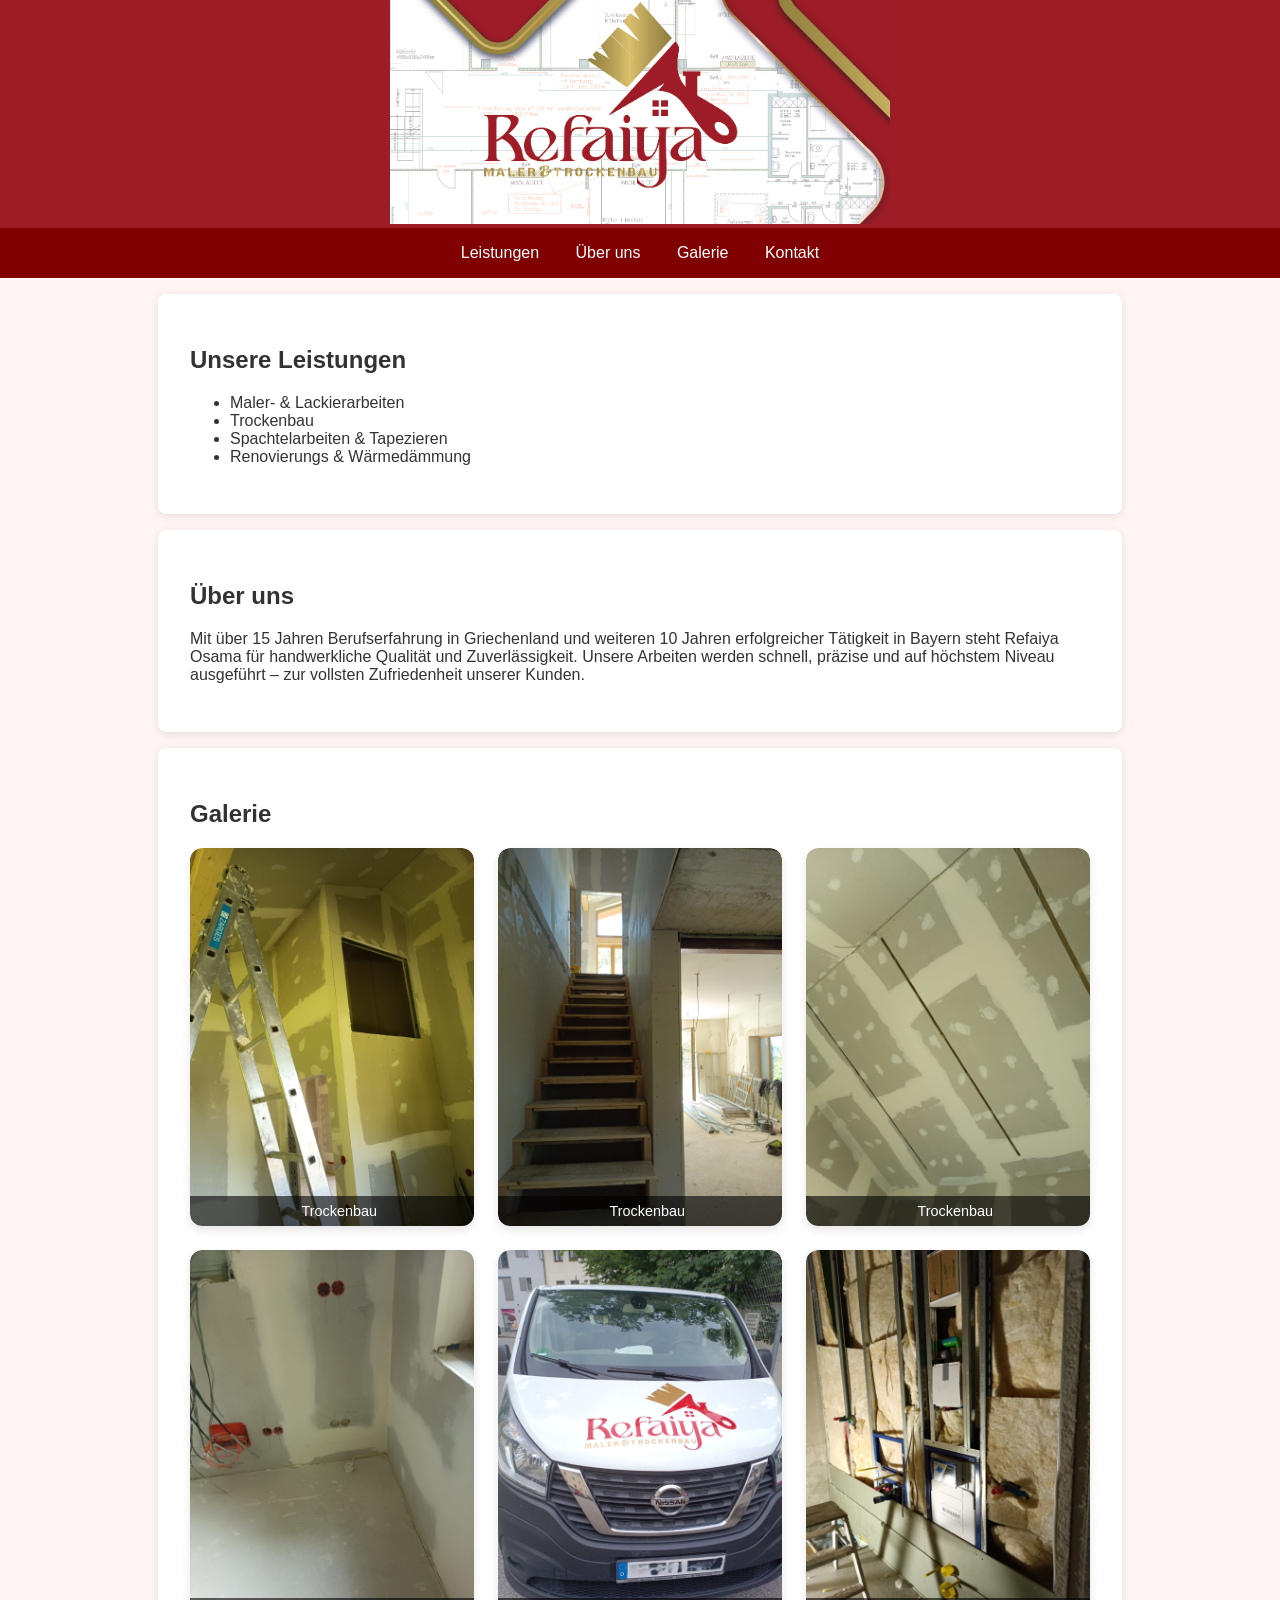
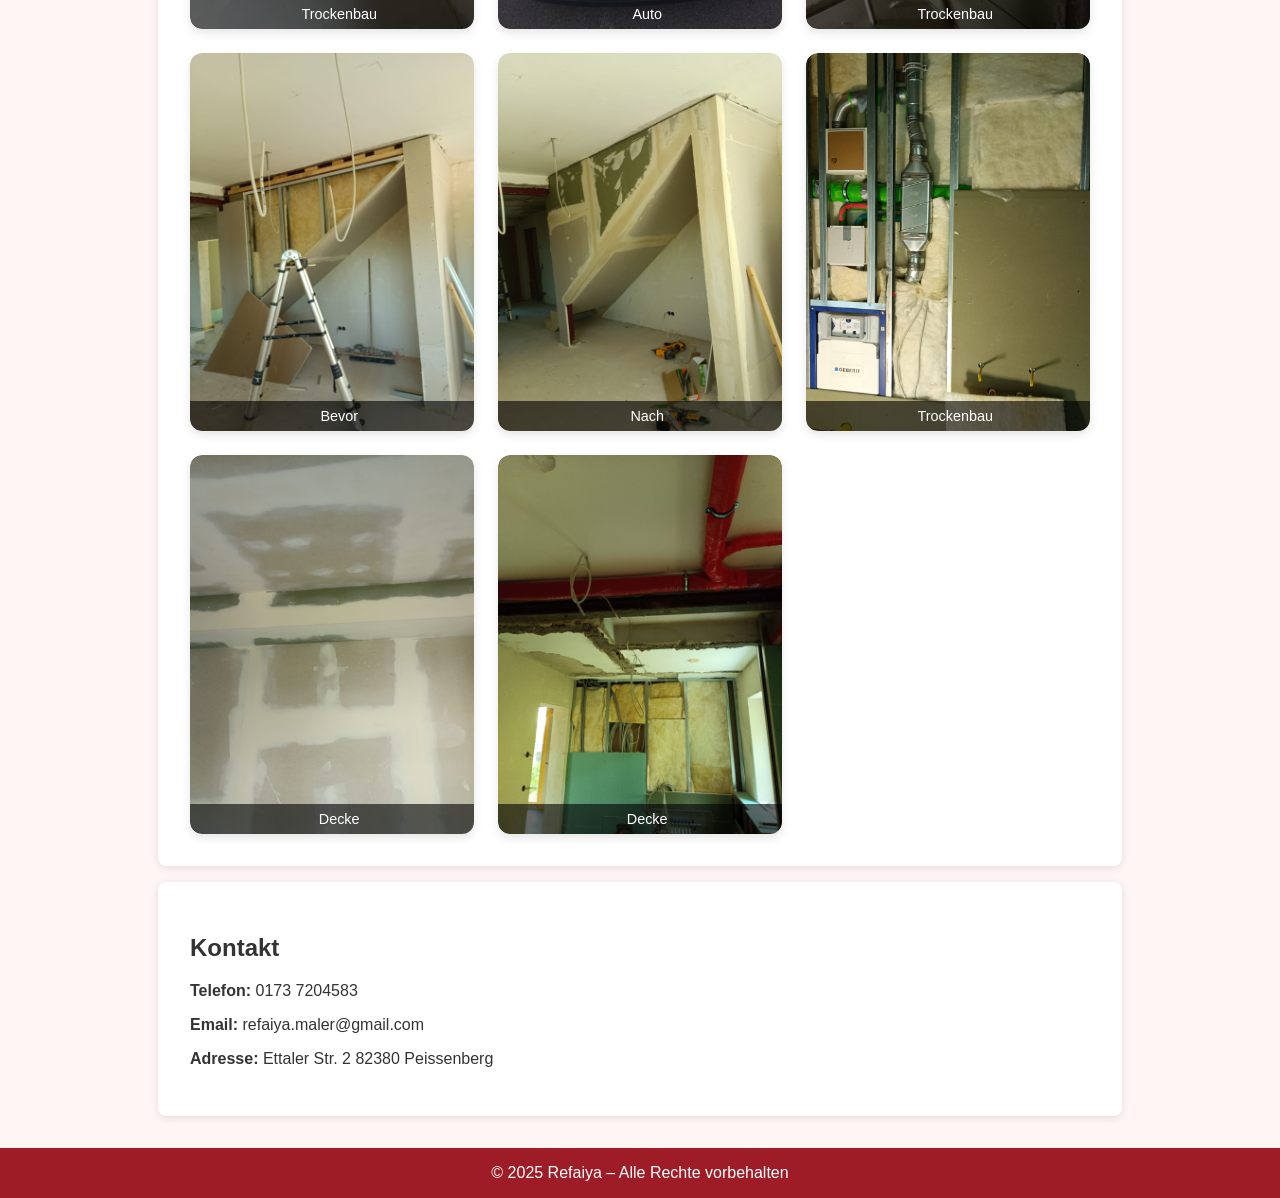
==== index.html @ 2e19c8d5 "Site update Galerie" ====
<!DOCTYPE html>
<html lang="de">
<head>
  <meta charset="UTF-8">
  <meta name="viewport" content="width=device-width, initial-scale=1.0">
  <title>Refaiya – Malerarbeiten & Trockenbau</title>
  <style>
    body {
      margin: 0;
      font-family: Arial, sans-serif;
      background: #fff5f5;
      color: #333;
    }
    header {
      background: #9d1c26;
      color: white;
      padding: 0 1em;
      text-align: center;
    }
    .logo {
      width: 100%;
      max-width: 500px;
      height: auto;
      margin-top: 0;
    }
    .title-text h1 {
      margin: 0;
      font-size: 1.5em;
    }
    .title-text p {
      margin: 0;
      font-size: 1em;
    }
    nav {
      background: #800000;
      text-align: center;
    }
    nav a {
      color: white;
      display: inline-block;
      padding: 1em;
      text-decoration: none;
    }
    nav a:hover {
      background: #a30000;
    }
    section {
      padding: 2em;
      max-width: 900px;
      margin: auto;
      background: white;
      margin-top: 1em;
      border-radius: 8px;
      box-shadow: 0 2px 8px rgba(0,0,0,0.1);
    }
    footer {
      background: #9d1c26;
      color: white;
      text-align: center;
      padding: 1em;
      margin-top: 2em;
    }
    .gallery {
      display: grid;
      grid-template-columns: repeat(auto-fit, minmax(250px, 1fr));
      gap: 1.5em;
    }
    .gallery-item {
      position: relative;
      overflow: hidden;
      border-radius: 12px;
      box-shadow: 0 4px 10px rgba(0, 0, 0, 0.1);
      transition: transform 0.3s ease, box-shadow 0.3s ease;
    }
    .gallery-item:hover {
      transform: scale(1.02);
      box-shadow: 0 6px 16px rgba(0, 0, 0, 0.2);
    }
    .gallery img {
      width: 100%;
      height: 100%;
      object-fit: cover;
      display: block;
      border-radius: 12px;
      transition: transform 0.3s ease;
    }
    .gallery-item:hover img {
      transform: scale(1.05);
    }
    .caption {
      position: absolute;
      bottom: 0;
      background: rgba(0, 0, 0, 0.6);
      color: #fff;
      width: 100%;
      padding: 0.5em;
      font-size: 0.9em;
      text-align: center;
      border-radius: 0 0 12px 12px;
    }
    .lightbox {
      display: none;
      position: fixed;
      z-index: 9999;
      top: 0;
      left: 0;
      width: 100%;
      height: 100%;
      background: rgba(0, 0, 0, 0.8);
      justify-content: center;
      align-items: center;
    }
    .lightbox img {
      max-width: 90%;
      max-height: 80%;
      border-radius: 8px;
    }
    .lightbox:target {
      display: flex;
    }
    .lightbox .close {
      position: absolute;
      top: 20px;
      right: 30px;
      font-size: 2em;
      color: white;
      text-decoration: none;
      font-weight: bold;
    }
  </style>
</head>
<body>
  <header>
    <img src="logo.png" alt="Refaiya Logo" class="logo">
    <div class="title-text">
    </div>
  </header>

  <nav>
    <a href="#leistungen">Leistungen</a>
    <a href="#ueberuns">Über uns</a>
    <a href="#galerie">Galerie</a>
    <a href="#kontakt">Kontakt</a>
  </nav>

  <section id="leistungen">
    <h2>Unsere Leistungen</h2>
    <ul>
      <li>Maler- & Lackierarbeiten</li>
      <li>Trockenbau</li>
      <li>Spachtelarbeiten & Tapezieren</li>
      <li>Renovierungs & Wärmedämmung</li>
    </ul>
  </section>

  <section id="ueberuns">
    <h2>Über uns</h2>
    <p>Mit über 15 Jahren Berufserfahrung in Griechenland und weiteren 10 Jahren erfolgreicher Tätigkeit in Bayern steht Refaiya Osama für handwerkliche Qualität und Zuverlässigkeit. Unsere Arbeiten werden schnell, präzise und auf höchstem Niveau ausgeführt – zur vollsten Zufriedenheit unserer Kunden.</p>
  </section>

  <section id="galerie">
    <h2>Galerie</h2>
    <div class="gallery">
      <a href="#img1" class="gallery-item">
        <img src="prob1.jpg" alt="Projekt 1">
        <div class="caption">Trockenbau</div>
      </a>
      <a href="#img2" class="gallery-item">
        <img src="prob2.jpg" alt="Projekt 2">
        <div class="caption">Trockenbau</div>
      </a>
      <a href="#img3" class="gallery-item">
        <img src="prob3.jpg" alt="Projekt 3">
        <div class="caption">Trockenbau</div>
      </a>
	  <a href="#img4" class="gallery-item">
        <img src="prob4.jpg" alt="Projekt 4">
        <div class="caption">Trockenbau</div>
      </a>
	  <a href="#img5" class="gallery-item">
        <img src="prob5.jpg" alt="Projekt 5">
        <div class="caption">Auto</div>
      </a>
	  <a href="#img6" class="gallery-item">
        <img src="prob6.jpg" alt="Projekt 6">
        <div class="caption">Trockenbau</div>
      </a>
	  <a href="#img7" class="gallery-item">
        <img src="prob7.jpg" alt="Projekt 7">
        <div class="caption">Bevor</div>
      </a>
	  <a href="#img8" class="gallery-item">
        <img src="prob8.jpg" alt="Projekt 8">
        <div class="caption">Nach</div>
      </a>
	  <a href="#img9" class="gallery-item">
        <img src="prob9.jpg" alt="Projekt 9">
        <div class="caption">Trockenbau</div>
      </a>
	  <a href="#img10" class="gallery-item">
        <img src="prob10.jpg" alt="Projekt 10">
        <div class="caption">Decke</div>
      </a>
	  <a href="#img11" class="gallery-item">
        <img src="prob11.jpg" alt="Projekt 11">
        <div class="caption">Decke</div>
      </a>
    </div>

    <div id="img1" class="lightbox">
      <a href="#galerie" class="close">✕</a>
      <img src="prob1.jpg" alt="Projekt 1">
    </div>
    <div id="img2" class="lightbox">
      <a href="#galerie" class="close">✕</a>
      <img src="prob2.jpg" alt="Projekt 2">
    </div>
    <div id="img3" class="lightbox">
      <a href="#galerie" class="close">✕</a>
      <img src="prob3.jpg" alt="Projekt 3">
    </div>
	<div id="img4" class="lightbox">
      <a href="#galerie" class="close">✕</a>
      <img src="prob4.jpg" alt="Projekt 4">
    </div>
	<div id="img5" class="lightbox">
      <a href="#galerie" class="close">✕</a>
      <img src="prob5.jpg" alt="Projekt 5">
    </div>
	<div id="img6" class="lightbox">
      <a href="#galerie" class="close">✕</a>
      <img src="prob6.jpg" alt="Projekt 6">
    </div>
	<div id="img7" class="lightbox">
      <a href="#galerie" class="close">✕</a>
      <img src="prob7.jpg" alt="Projekt 7">
    </div>
	<div id="img8" class="lightbox">
      <a href="#galerie" class="close">✕</a>
      <img src="prob8.jpg" alt="Projekt 8">
    </div>
	<div id="img9" class="lightbox">
      <a href="#galerie" class="close">✕</a>
      <img src="prob9.jpg" alt="Projekt 9">
    </div>
	<div id="img10" class="lightbox">
      <a href="#galerie" class="close">✕</a>
      <img src="prob10.jpg" alt="Projekt 10">
    </div>
	<div id="img11" class="lightbox">
      <a href="#galerie" class="close">✕</a>
      <img src="prob11.jpg" alt="Projekt 11">
    </div>
  </section>

  <section id="kontakt">
    <h2>Kontakt</h2>
    <p><strong>Telefon:</strong> 0173 7204583</p>
    <p><strong>Email:</strong> refaiya.maler@gmail.com</p>
    <p><strong>Adresse:</strong> Ettaler Str. 2 82380 Peissenberg</p>
  </section>

  <footer>
    &copy; 2025 Refaiya – Alle Rechte vorbehalten
  </footer>
</body>
</html>
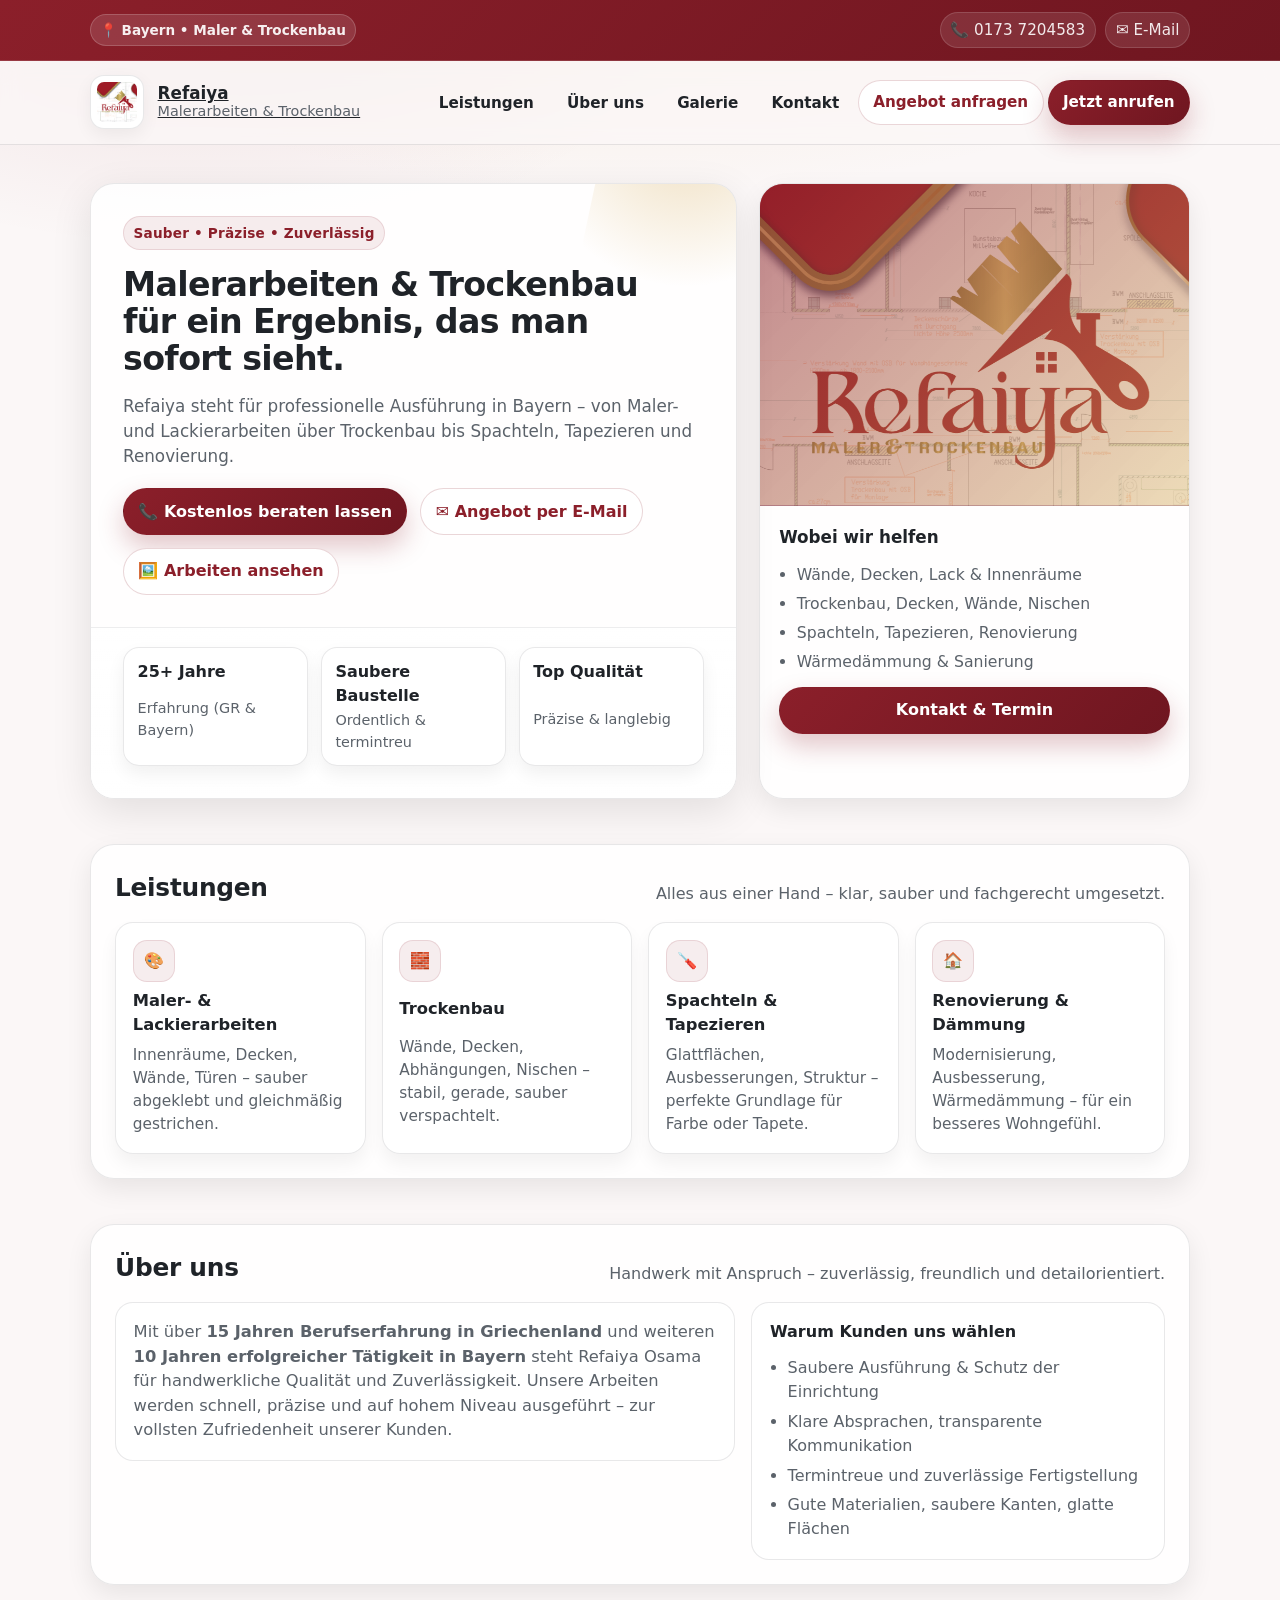
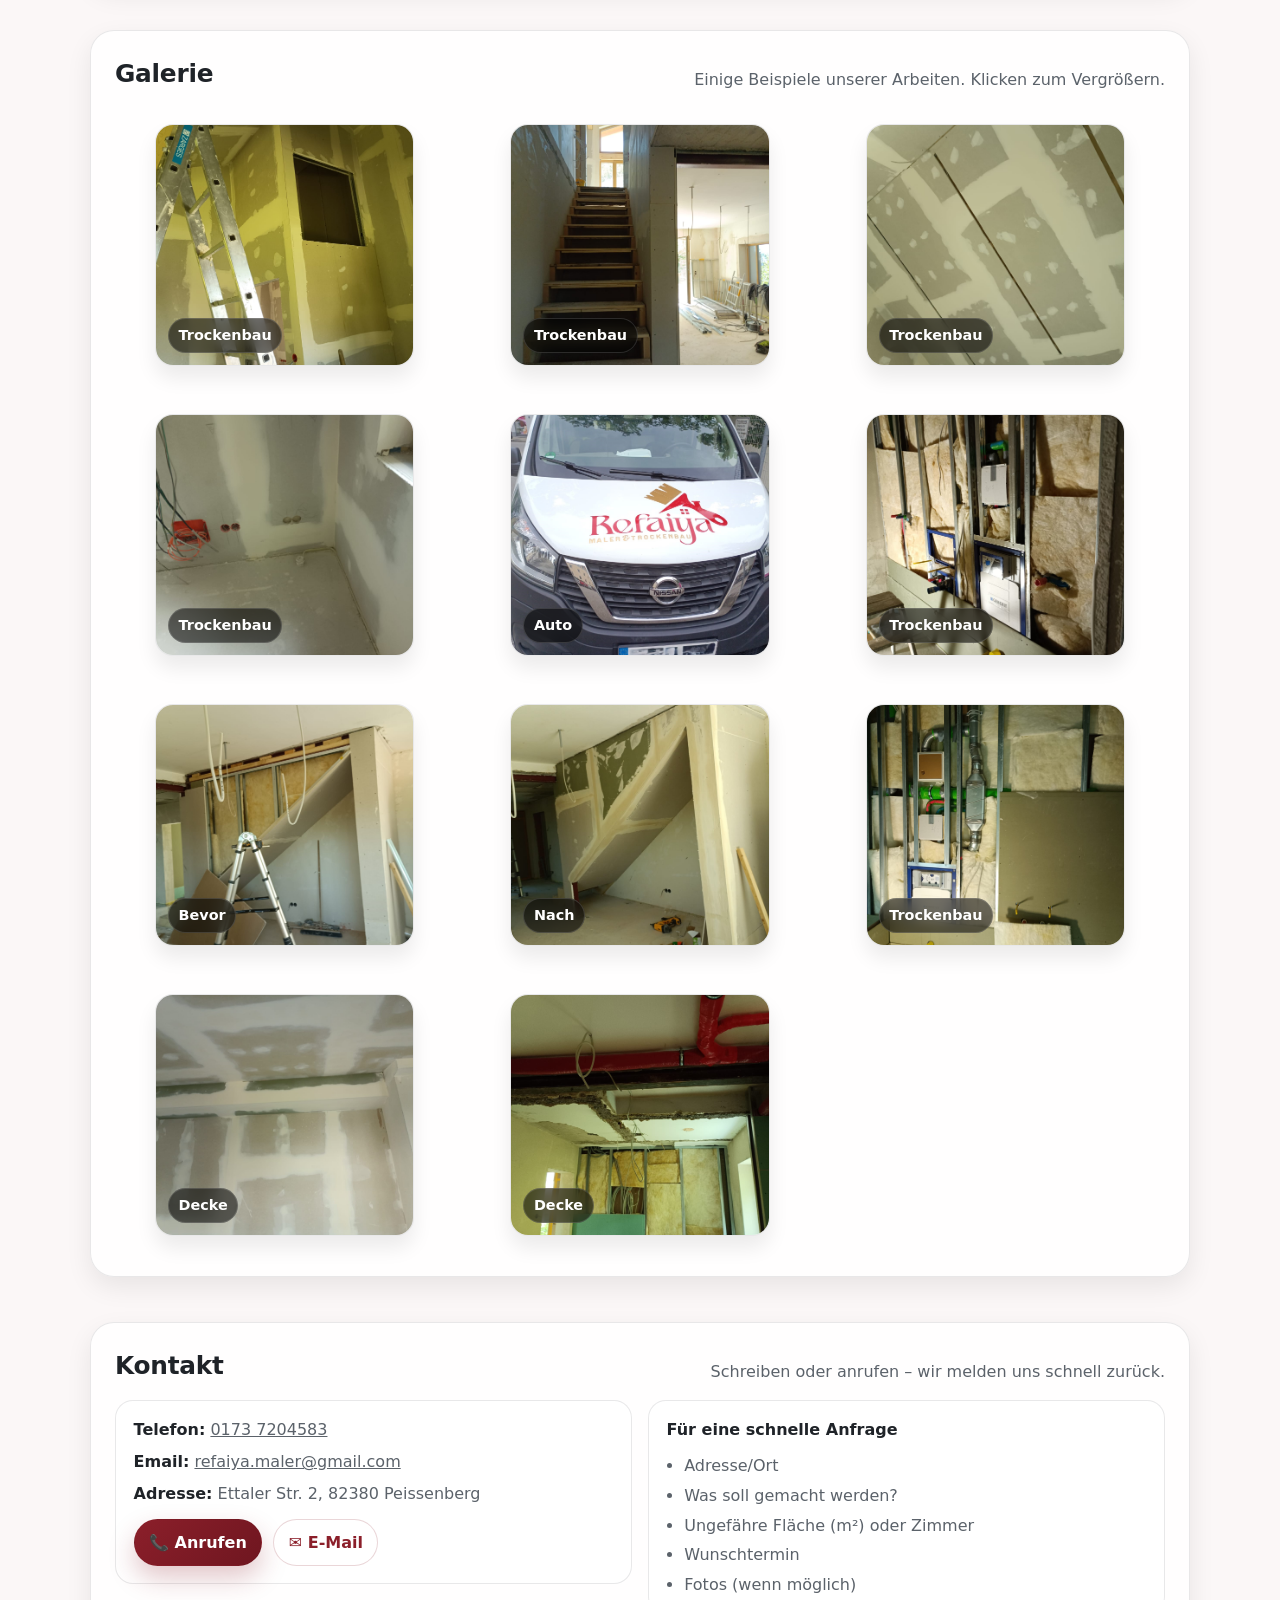
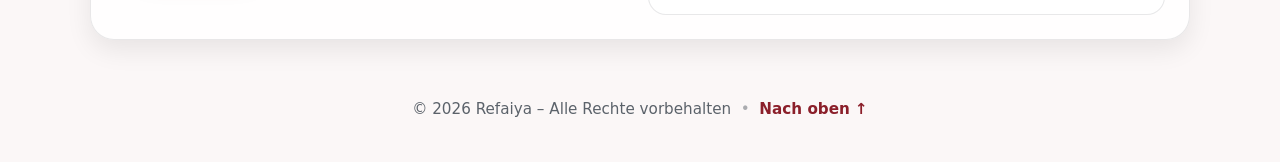
==== commit 2ec3a222: "Redesigned the website layout with a modern and responsive design, improving aesthetics and usabilit" ====
--- a/index.html
+++ b/index.html
@@ -1,267 +1,971 @@
-<!DOCTYPE html>
-<html lang="de">
-<head>
-  <meta charset="UTF-8">
-  <meta name="viewport" content="width=device-width, initial-scale=1.0">
-  <title>Refaiya – Malerarbeiten & Trockenbau</title>
-  <style>
-    body {
-      margin: 0;
-      font-family: Arial, sans-serif;
-      background: #fff5f5;
-      color: #333;
-    }
-    header {
-      background: #9d1c26;
-      color: white;
-      padding: 0 1em;
-      text-align: center;
-    }
-    .logo {
-      width: 100%;
-      max-width: 500px;
-      height: auto;
-      margin-top: 0;
-    }
-    .title-text h1 {
-      margin: 0;
-      font-size: 1.5em;
-    }
-    .title-text p {
-      margin: 0;
-      font-size: 1em;
-    }
-    nav {
-      background: #800000;
-      text-align: center;
-    }
-    nav a {
-      color: white;
-      display: inline-block;
-      padding: 1em;
-      text-decoration: none;
-    }
-    nav a:hover {
-      background: #a30000;
-    }
-    section {
-      padding: 2em;
-      max-width: 900px;
-      margin: auto;
-      background: white;
-      margin-top: 1em;
-      border-radius: 8px;
-      box-shadow: 0 2px 8px rgba(0,0,0,0.1);
-    }
-    footer {
-      background: #9d1c26;
-      color: white;
-      text-align: center;
-      padding: 1em;
-      margin-top: 2em;
-    }
-    .gallery {
-      display: grid;
-      grid-template-columns: repeat(auto-fit, minmax(250px, 1fr));
-      gap: 1.5em;
-    }
-    .gallery-item {
-      position: relative;
-      overflow: hidden;
-      border-radius: 12px;
-      box-shadow: 0 4px 10px rgba(0, 0, 0, 0.1);
-      transition: transform 0.3s ease, box-shadow 0.3s ease;
-    }
-    .gallery-item:hover {
-      transform: scale(1.02);
-      box-shadow: 0 6px 16px rgba(0, 0, 0, 0.2);
-    }
-    .gallery img {
-      width: 100%;
-      height: 100%;
-      object-fit: cover;
-      display: block;
-      border-radius: 12px;
-      transition: transform 0.3s ease;
-    }
-    .gallery-item:hover img {
-      transform: scale(1.05);
-    }
-    .caption {
-      position: absolute;
-      bottom: 0;
-      background: rgba(0, 0, 0, 0.6);
-      color: #fff;
-      width: 100%;
-      padding: 0.5em;
-      font-size: 0.9em;
-      text-align: center;
-      border-radius: 0 0 12px 12px;
-    }
-    .lightbox {
-      display: none;
-      position: fixed;
-      z-index: 9999;
-      top: 0;
-      left: 0;
-      width: 100%;
-      height: 100%;
-      background: rgba(0, 0, 0, 0.8);
-      justify-content: center;
-      align-items: center;
-    }
-    .lightbox img {
-      max-width: 90%;
-      max-height: 80%;
-      border-radius: 8px;
-    }
-    .lightbox:target {
-      display: flex;
-    }
-    .lightbox .close {
-      position: absolute;
-      top: 20px;
-      right: 30px;
-      font-size: 2em;
-      color: white;
-      text-decoration: none;
-      font-weight: bold;
-    }
-  </style>
-</head>
-<body>
-  <header>
-    <img src="logo.png" alt="Refaiya Logo" class="logo">
-    <div class="title-text">
-    </div>
-  </header>
-
-  <nav>
-    <a href="#leistungen">Leistungen</a>
-    <a href="#ueberuns">Über uns</a>
-    <a href="#galerie">Galerie</a>
-    <a href="#kontakt">Kontakt</a>
-  </nav>
-
-  <section id="leistungen">
-    <h2>Unsere Leistungen</h2>
-    <ul>
-      <li>Maler- & Lackierarbeiten</li>
-      <li>Trockenbau</li>
-      <li>Spachtelarbeiten & Tapezieren</li>
-      <li>Renovierungs & Wärmedämmung</li>
-    </ul>
-  </section>
-
-  <section id="ueberuns">
-    <h2>Über uns</h2>
-    <p>Mit über 15 Jahren Berufserfahrung in Griechenland und weiteren 10 Jahren erfolgreicher Tätigkeit in Bayern steht Refaiya Osama für handwerkliche Qualität und Zuverlässigkeit. Unsere Arbeiten werden schnell, präzise und auf höchstem Niveau ausgeführt – zur vollsten Zufriedenheit unserer Kunden.</p>
-  </section>
-
-  <section id="galerie">
-    <h2>Galerie</h2>
-    <div class="gallery">
-      <a href="#img1" class="gallery-item">
-        <img src="prob1.jpg" alt="Projekt 1">
-        <div class="caption">Trockenbau</div>
-      </a>
-      <a href="#img2" class="gallery-item">
-        <img src="prob2.jpg" alt="Projekt 2">
-        <div class="caption">Trockenbau</div>
-      </a>
-      <a href="#img3" class="gallery-item">
-        <img src="prob3.jpg" alt="Projekt 3">
-        <div class="caption">Trockenbau</div>
-      </a>
-	  <a href="#img4" class="gallery-item">
-        <img src="prob4.jpg" alt="Projekt 4">
-        <div class="caption">Trockenbau</div>
-      </a>
-	  <a href="#img5" class="gallery-item">
-        <img src="prob5.jpg" alt="Projekt 5">
-        <div class="caption">Auto</div>
-      </a>
-	  <a href="#img6" class="gallery-item">
-        <img src="prob6.jpg" alt="Projekt 6">
-        <div class="caption">Trockenbau</div>
-      </a>
-	  <a href="#img7" class="gallery-item">
-        <img src="prob7.jpg" alt="Projekt 7">
-        <div class="caption">Bevor</div>
-      </a>
-	  <a href="#img8" class="gallery-item">
-        <img src="prob8.jpg" alt="Projekt 8">
-        <div class="caption">Nach</div>
-      </a>
-	  <a href="#img9" class="gallery-item">
-        <img src="prob9.jpg" alt="Projekt 9">
-        <div class="caption">Trockenbau</div>
-      </a>
-	  <a href="#img10" class="gallery-item">
-        <img src="prob10.jpg" alt="Projekt 10">
-        <div class="caption">Decke</div>
-      </a>
-	  <a href="#img11" class="gallery-item">
-        <img src="prob11.jpg" alt="Projekt 11">
-        <div class="caption">Decke</div>
-      </a>
-    </div>
-
-    <div id="img1" class="lightbox">
-      <a href="#galerie" class="close">✕</a>
-      <img src="prob1.jpg" alt="Projekt 1">
-    </div>
-    <div id="img2" class="lightbox">
-      <a href="#galerie" class="close">✕</a>
-      <img src="prob2.jpg" alt="Projekt 2">
-    </div>
-    <div id="img3" class="lightbox">
-      <a href="#galerie" class="close">✕</a>
-      <img src="prob3.jpg" alt="Projekt 3">
-    </div>
-	<div id="img4" class="lightbox">
-      <a href="#galerie" class="close">✕</a>
-      <img src="prob4.jpg" alt="Projekt 4">
-    </div>
-	<div id="img5" class="lightbox">
-      <a href="#galerie" class="close">✕</a>
-      <img src="prob5.jpg" alt="Projekt 5">
-    </div>
-	<div id="img6" class="lightbox">
-      <a href="#galerie" class="close">✕</a>
-      <img src="prob6.jpg" alt="Projekt 6">
-    </div>
-	<div id="img7" class="lightbox">
-      <a href="#galerie" class="close">✕</a>
-      <img src="prob7.jpg" alt="Projekt 7">
-    </div>
-	<div id="img8" class="lightbox">
-      <a href="#galerie" class="close">✕</a>
-      <img src="prob8.jpg" alt="Projekt 8">
-    </div>
-	<div id="img9" class="lightbox">
-      <a href="#galerie" class="close">✕</a>
-      <img src="prob9.jpg" alt="Projekt 9">
-    </div>
-	<div id="img10" class="lightbox">
-      <a href="#galerie" class="close">✕</a>
-      <img src="prob10.jpg" alt="Projekt 10">
-    </div>
-	<div id="img11" class="lightbox">
-      <a href="#galerie" class="close">✕</a>
-      <img src="prob11.jpg" alt="Projekt 11">
-    </div>
-  </section>
-
-  <section id="kontakt">
-    <h2>Kontakt</h2>
-    <p><strong>Telefon:</strong> 0173 7204583</p>
-    <p><strong>Email:</strong> refaiya.maler@gmail.com</p>
-    <p><strong>Adresse:</strong> Ettaler Str. 2 82380 Peissenberg</p>
-  </section>
-
-  <footer>
-    &copy; 2025 Refaiya – Alle Rechte vorbehalten
-  </footer>
-</body>
-</html>
+<!doctype html>
+<html lang="de">
+<head>
+  <link rel="icon" href="logico.ico" sizes="any">
+  <meta charset="utf-8" />
+  <meta name="viewport" content="width=device-width, initial-scale=1" />
+  <title>Refaiya – Malerarbeiten & Trockenbau</title>
+  <meta name="description" content="Maler- & Lackierarbeiten, Trockenbau, Spachtelarbeiten, Tapezieren und Renovierung in Bayern. Refaiya – zuverlässig, sauber, präzise." />
+
+  <style>
+    /* =========================
+       Modern base + theme
+    ========================== */
+    :root{
+      --bg: #fbf7f7;
+      --surface: #ffffff;
+      --text: #1f2328;
+      --muted: #5b626a;
+
+      --brand: #8b1f2a;        /* deep red */
+      --brand-2: #6f1620;      /* darker */
+      --accent: #d7b062;       /* warm gold */
+      --ring: rgba(139,31,42,.25);
+
+      --radius: 18px;
+      --shadow: 0 12px 40px rgba(0,0,0,.10);
+      --shadow-soft: 0 10px 26px rgba(0,0,0,.08);
+      --border: rgba(31,35,40,.10);
+
+      --container: 1100px;
+    }
+
+    * { box-sizing: border-box; }
+    html { scroll-behavior: smooth; }
+    body{
+      margin: 0;
+      font-family: ui-sans-serif, system-ui, -apple-system, Segoe UI, Roboto, Helvetica, Arial, "Apple Color Emoji","Segoe UI Emoji";
+      background: radial-gradient(1200px 500px at 50% -80px, rgba(215,176,98,.18), transparent 55%),
+      radial-gradient(900px 450px at 15% 0, rgba(139,31,42,.10), transparent 55%),
+      var(--bg);
+      color: var(--text);
+      line-height: 1.5;
+    }
+
+    a { color: inherit; }
+    img { max-width: 100%; display: block; }
+
+    .container{
+      width: min(var(--container), calc(100% - 2rem));
+      margin-inline: auto;
+    }
+
+    /* Accessibility focus */
+    :focus-visible{
+      outline: 3px solid rgba(215,176,98,.65);
+      outline-offset: 3px;
+      border-radius: 10px;
+    }
+
+    /* Reduce motion */
+    @media (prefers-reduced-motion: reduce){
+      * { scroll-behavior: auto !important; transition: none !important; animation: none !important; }
+    }
+
+    /* =========================
+       Top bar + Nav
+    ========================== */
+    .topbar{
+      background: linear-gradient(135deg, var(--brand), var(--brand-2));
+      color: #fff;
+      border-bottom: 1px solid rgba(255,255,255,.12);
+    }
+
+    .topbar-inner{
+      display: flex;
+      gap: 1rem;
+      align-items: center;
+      justify-content: space-between;
+      padding: .75rem 0;
+      font-size: .95rem;
+      color: rgba(255,255,255,.9);
+    }
+
+    .topbar a{
+      text-decoration: none;
+      display: inline-flex;
+      gap: .5rem;
+      align-items: center;
+      padding: .35rem .6rem;
+      border-radius: 999px;
+      background: rgba(255,255,255,.10);
+      border: 1px solid rgba(255,255,255,.14);
+    }
+    .topbar a:hover{ background: rgba(255,255,255,.16); }
+
+    header{
+      position: sticky;
+      top: 0;
+      z-index: 50;
+      backdrop-filter: blur(10px);
+      background: rgba(251,247,247,.75);
+      border-bottom: 1px solid var(--border);
+    }
+
+    .nav{
+      display: flex;
+      align-items: center;
+      justify-content: space-between;
+      gap: 1rem;
+      padding: .9rem 0;
+    }
+
+    .brand{
+      display: flex;
+      align-items: center;
+      gap: .85rem;
+      min-width: 220px;
+    }
+
+    .brand img{
+      width: 54px;
+      height: 54px;
+      object-fit: contain;
+      border-radius: 14px;
+      background: #fff;
+      border: 1px solid var(--border);
+      box-shadow: 0 6px 18px rgba(0,0,0,.06);
+      padding: 6px;
+    }
+
+    .brand .name{
+      display: grid;
+      gap: .1rem;
+      line-height: 1.1;
+    }
+    .brand .name strong{ font-size: 1.05rem; }
+    .brand .name span{ font-size: .9rem; color: var(--muted); }
+
+    nav ul{
+      list-style: none;
+      display: flex;
+      gap: .25rem;
+      padding: 0;
+      margin: 0;
+      align-items: center;
+      flex-wrap: wrap;
+      justify-content: flex-end;
+    }
+
+    nav a{
+      text-decoration: none;
+      padding: .6rem .85rem;
+      border-radius: 999px;
+      color: var(--text);
+      font-weight: 600;
+      font-size: .95rem;
+      border: 1px solid transparent;
+    }
+    nav a:hover{
+      background: rgba(139,31,42,.06);
+      border-color: rgba(139,31,42,.12);
+    }
+
+    .cta{
+      display: inline-flex;
+      align-items: center;
+      gap: .55rem;
+      text-decoration: none;
+      padding: .65rem .9rem;
+      border-radius: 999px;
+      font-weight: 700;
+      background: linear-gradient(135deg, var(--brand), var(--brand-2));
+      color: #fff;
+      border: 1px solid rgba(255,255,255,.0);
+      box-shadow: 0 12px 26px rgba(139,31,42,.25);
+      white-space: nowrap;
+    }
+    .cta:hover{ filter: brightness(1.05); }
+
+    .cta.secondary{
+      background: #fff;
+      color: var(--brand);
+      border: 1px solid rgba(139,31,42,.18);
+      box-shadow: none;
+    }
+    .cta.secondary:hover{ background: rgba(139,31,42,.04); }
+
+    /* Mobile nav */
+    .menu-btn{
+      display: none;
+      border: 1px solid var(--border);
+      background: #fff;
+      padding: .55rem .7rem;
+      border-radius: 12px;
+      font-weight: 700;
+    }
+
+    @media (max-width: 860px){
+      nav ul{ display: none; }
+      .menu-btn{ display: inline-flex; align-items: center; gap: .5rem; }
+      .brand{ min-width: auto; }
+    }
+
+    .mobile-drawer{
+      display: none;
+      border-top: 1px solid var(--border);
+      background: rgba(251,247,247,.92);
+    }
+    .mobile-drawer.open{ display: block; }
+    .mobile-drawer a{
+      display: block;
+      padding: .85rem 0;
+      text-decoration: none;
+      font-weight: 650;
+      color: var(--text);
+      border-bottom: 1px solid rgba(31,35,40,.06);
+    }
+
+    /* =========================
+       Hero
+    ========================== */
+    .hero{
+      padding: 2.4rem 0 1.4rem;
+    }
+
+    .hero-grid{
+      display: grid;
+      grid-template-columns: 1.2fr .8fr;
+      gap: 1.4rem;
+      align-items: stretch;
+    }
+
+    .hero-card{
+      background: rgba(255,255,255,.85);
+      border: 1px solid var(--border);
+      border-radius: calc(var(--radius) + 6px);
+      box-shadow: var(--shadow);
+      overflow: hidden;
+      position: relative;
+      min-height: 320px;
+    }
+
+    .hero-card::before{
+      content: "";
+      position: absolute;
+      inset: -120px -120px auto auto;
+      width: 260px;
+      height: 260px;
+      background: radial-gradient(circle at 30% 30%, rgba(215,176,98,.40), rgba(215,176,98,0) 60%);
+      transform: rotate(12deg);
+      pointer-events: none;
+    }
+
+    .hero-inner{
+      padding: 2rem;
+      display: grid;
+      gap: 1rem;
+    }
+
+    .kicker{
+      display: inline-flex;
+      align-items: center;
+      gap: .5rem;
+      width: fit-content;
+      padding: .35rem .6rem;
+      border-radius: 999px;
+      background: rgba(139,31,42,.08);
+      border: 1px solid rgba(139,31,42,.12);
+      color: var(--brand);
+      font-weight: 800;
+      font-size: .85rem;
+      letter-spacing: .2px;
+    }
+
+    h1{
+      margin: 0;
+      font-size: clamp(1.8rem, 2.6vw, 2.6rem);
+      line-height: 1.12;
+      letter-spacing: -0.02em;
+    }
+
+    .hero p{
+      margin: 0;
+      color: var(--muted);
+      font-size: 1.05rem;
+      max-width: 58ch;
+    }
+
+    .hero-actions{
+      display: flex;
+      gap: .8rem;
+      flex-wrap: wrap;
+      padding-top: .2rem;
+    }
+
+    .trust{
+      display: grid;
+      grid-template-columns: repeat(3, minmax(0, 1fr));
+      gap: .8rem;
+      padding: 1.2rem 2rem 2rem;
+      border-top: 1px solid rgba(31,35,40,.08);
+      background: linear-gradient(180deg, rgba(255,255,255,.65), rgba(255,255,255,.95));
+    }
+    .pill{
+      border: 1px solid rgba(31,35,40,.10);
+      background: rgba(255,255,255,.9);
+      border-radius: 16px;
+      padding: .75rem .85rem;
+      display: grid;
+      gap: .15rem;
+      box-shadow: 0 8px 18px rgba(0,0,0,.06);
+      min-height: 72px;
+    }
+    .pill strong{ font-size: 1rem; }
+    .pill span{ font-size: .9rem; color: var(--muted); }
+
+    .hero-side{
+      background: rgba(255,255,255,.85);
+      border: 1px solid var(--border);
+      border-radius: calc(var(--radius) + 6px);
+      box-shadow: var(--shadow-soft);
+      overflow: hidden;
+      display: grid;
+      align-content: start;
+    }
+
+    .hero-photo{
+      aspect-ratio: 4 / 3;
+      background:
+              linear-gradient(135deg, rgba(139,31,42,.55), rgba(215,176,98,.45)),
+              url("logo.png") center/cover no-repeat;
+      border-bottom: 1px solid rgba(31,35,40,.08);
+    }
+
+    .side-inner{
+      padding: 1.2rem 1.2rem 1.3rem;
+      display: grid;
+      gap: .8rem;
+    }
+    .side-inner h3{
+      margin: 0;
+      font-size: 1.05rem;
+    }
+    .checklist{
+      margin: 0;
+      padding-left: 1.1rem;
+      color: var(--muted);
+      display: grid;
+      gap: .35rem;
+      font-size: .98rem;
+    }
+
+    @media (max-width: 980px){
+      .hero-grid{ grid-template-columns: 1fr; }
+      .trust{ grid-template-columns: 1fr; }
+    }
+
+    /* =========================
+       Sections
+    ========================== */
+    section{
+      padding: 1.4rem 0;
+    }
+
+    .section-card{
+      background: rgba(255,255,255,.88);
+      border: 1px solid var(--border);
+      border-radius: calc(var(--radius) + 6px);
+      box-shadow: var(--shadow-soft);
+      padding: 1.5rem;
+    }
+
+    .section-head{
+      display: flex;
+      align-items: flex-end;
+      justify-content: space-between;
+      gap: 1rem;
+      flex-wrap: wrap;
+      margin-bottom: 1rem;
+    }
+
+    h2{
+      margin: 0;
+      font-size: 1.55rem;
+      letter-spacing: -0.01em;
+    }
+    .sub{
+      margin: 0;
+      color: var(--muted);
+      max-width: 70ch;
+    }
+
+    /* Leistungen cards */
+    .cards{
+      display: grid;
+      grid-template-columns: repeat(4, minmax(0, 1fr));
+      gap: 1rem;
+    }
+    .card{
+      border: 1px solid rgba(31,35,40,.10);
+      background: rgba(255,255,255,.95);
+      border-radius: 18px;
+      padding: 1.05rem;
+      box-shadow: 0 10px 18px rgba(0,0,0,.05);
+      display: grid;
+      gap: .4rem;
+      min-height: 140px;
+    }
+    .card .icon{
+      width: 42px;
+      height: 42px;
+      border-radius: 14px;
+      background: rgba(139,31,42,.08);
+      border: 1px solid rgba(139,31,42,.12);
+      display: grid;
+      place-items: center;
+      color: var(--brand);
+      font-weight: 900;
+    }
+    .card strong{ font-size: 1.02rem; }
+    .card p{ margin: 0; color: var(--muted); font-size: .96rem; }
+
+    @media (max-width: 980px){
+      .cards{ grid-template-columns: repeat(2, minmax(0, 1fr)); }
+    }
+    @media (max-width: 520px){
+      .cards{ grid-template-columns: 1fr; }
+    }
+
+    /* About grid */
+    .about-grid{
+      display: grid;
+      grid-template-columns: 1.2fr .8fr;
+      gap: 1rem;
+      align-items: start;
+    }
+    .about-box{
+      border: 1px solid rgba(31,35,40,.10);
+      background: rgba(255,255,255,.95);
+      border-radius: 18px;
+      padding: 1.1rem;
+    }
+    .about-box ul{
+      margin: .75rem 0 0;
+      padding-left: 1.1rem;
+      color: var(--muted);
+      display: grid;
+      gap: .35rem;
+    }
+    @media (max-width: 980px){
+      .about-grid{ grid-template-columns: 1fr; }
+    }
+
+    /* =========================
+       Gallery
+    ========================== */
+    .gallery{
+      display: grid;
+      grid-template-columns: repeat(3, minmax(0, 1fr));
+      gap: 1rem;
+    }
+    @media (max-width: 980px){
+      .gallery{ grid-template-columns: repeat(2, minmax(0, 1fr)); }
+    }
+    @media (max-width: 520px){
+      .gallery{ grid-template-columns: 1fr; }
+    }
+
+    .thumb{
+      position: relative;
+      border-radius: 18px;
+      overflow: hidden;
+      border: 1px solid rgba(31,35,40,.10);
+      box-shadow: 0 12px 20px rgba(0,0,0,.08);
+      cursor: zoom-in;
+      background: #fff;
+    }
+    .thumb img{
+      width: 100%;
+      height: 240px;
+      object-fit: cover;
+      transform: scale(1.01);
+      transition: transform .35s ease;
+    }
+    .thumb:hover img{ transform: scale(1.06); }
+
+    .thumb .label{
+      position: absolute;
+      left: 12px;
+      bottom: 12px;
+      padding: .35rem .6rem;
+      border-radius: 999px;
+      background: rgba(0,0,0,.55);
+      color: #fff;
+      font-weight: 700;
+      font-size: .9rem;
+      border: 1px solid rgba(255,255,255,.14);
+      backdrop-filter: blur(8px);
+    }
+
+    /* Lightbox dialog */
+    dialog{
+      width: min(980px, calc(100% - 2rem));
+      border: 0;
+      border-radius: 18px;
+      padding: 0;
+      overflow: hidden;
+      box-shadow: 0 22px 70px rgba(0,0,0,.35);
+      background: #111;
+      color: #fff;
+    }
+    dialog::backdrop{
+      background: rgba(0,0,0,.75);
+      backdrop-filter: blur(4px);
+    }
+    .lightbox{
+      position: relative;
+      display: grid;
+      grid-template-rows: auto 1fr;
+      min-height: 240px;
+    }
+    .lightbox-bar{
+      display: flex;
+      align-items: center;
+      justify-content: space-between;
+      gap: 1rem;
+      padding: .8rem 1rem;
+      background: rgba(20,20,20,.9);
+      border-bottom: 1px solid rgba(255,255,255,.08);
+    }
+    .lightbox-title{
+      font-weight: 800;
+      font-size: 1rem;
+      color: rgba(255,255,255,.92);
+    }
+    .lightbox-close{
+      border: 1px solid rgba(255,255,255,.16);
+      background: rgba(255,255,255,.08);
+      color: #fff;
+      border-radius: 12px;
+      padding: .45rem .7rem;
+      font-weight: 800;
+      cursor: pointer;
+    }
+    .lightbox-close:hover{ background: rgba(255,255,255,.12); }
+
+    .lightbox-img{
+      width: 100%;
+      height: auto;
+      max-height: 72vh;
+      object-fit: contain;
+      background: #000;
+    }
+
+    /* =========================
+       Contact
+    ========================== */
+    .contact-grid{
+      display: grid;
+      grid-template-columns: 1fr 1fr;
+      gap: 1rem;
+      align-items: start;
+    }
+    .contact-actions{
+      display: flex;
+      gap: .7rem;
+      flex-wrap: wrap;
+      margin-top: .8rem;
+    }
+    .info{
+      display: grid;
+      gap: .5rem;
+      color: var(--muted);
+    }
+    .info strong{ color: var(--text); }
+
+    @media (max-width: 980px){
+      .contact-grid{ grid-template-columns: 1fr; }
+    }
+
+    footer{
+      padding: 2.2rem 0 2.6rem;
+      color: var(--muted);
+      text-align: center;
+      font-size: .95rem;
+    }
+
+    /* Small helper */
+    .badge{
+      display: inline-flex;
+      gap: .45rem;
+      align-items: center;
+      padding: .3rem .55rem;
+      border-radius: 999px;
+      border: 1px solid rgba(31,35,40,.10);
+      background: rgba(255,255,255,.85);
+      color: var(--muted);
+      font-weight: 700;
+      font-size: .85rem;
+    }
+  </style>
+</head>
+
+<body>
+
+<!-- Top info bar -->
+<div class="topbar">
+  <div class="container topbar-inner">
+    <div>
+        <span class="badge" style="background:rgba(255,255,255,.12);border-color:rgba(255,255,255,.18);color:rgba(255,255,255,.92)">
+          📍 Bayern • Maler & Trockenbau
+        </span>
+    </div>
+    <div style="display:flex; gap:.6rem; flex-wrap:wrap; justify-content:flex-end;">
+      <a href="tel:+491737204583" aria-label="Anrufen">📞 0173 7204583</a>
+      <a href="mailto:refaiya.maler@gmail.com" aria-label="E-Mail schreiben">✉️ E-Mail</a>
+    </div>
+  </div>
+</div>
+
+<!-- Sticky header navigation -->
+<header>
+  <div class="container nav">
+    <a class="brand" href="#top" aria-label="Startseite">
+      <img src="logo.png" alt="Refaiya Logo">
+      <div class="name">
+        <strong>Refaiya</strong>
+        <span>Malerarbeiten & Trockenbau</span>
+      </div>
+    </a>
+
+    <button class="menu-btn" id="menuBtn" aria-expanded="false" aria-controls="mobileNav">
+      ☰ Menü
+    </button>
+
+    <nav aria-label="Hauptnavigation">
+      <ul>
+        <li><a href="#leistungen">Leistungen</a></li>
+        <li><a href="#ueberuns">Über uns</a></li>
+        <li><a href="#galerie">Galerie</a></li>
+        <li><a href="#kontakt">Kontakt</a></li>
+        <li><a class="cta secondary" href="#kontakt">Angebot anfragen</a></li>
+        <li><a class="cta" href="tel:+491737204583">Jetzt anrufen</a></li>
+      </ul>
+    </nav>
+  </div>
+
+  <!-- Mobile drawer -->
+  <div class="mobile-drawer" id="mobileNav">
+    <div class="container">
+      <a href="#leistungen">Leistungen</a>
+      <a href="#ueberuns">Über uns</a>
+      <a href="#galerie">Galerie</a>
+      <a href="#kontakt">Kontakt</a>
+      <a href="tel:+491737204583" style="font-weight:900;color:var(--brand)">📞 Jetzt anrufen</a>
+    </div>
+  </div>
+</header>
+
+<!-- HERO -->
+<main id="top" class="hero">
+  <div class="container hero-grid">
+
+    <div class="hero-card">
+      <div class="hero-inner">
+        <div class="kicker">Sauber • Präzise • Zuverlässig</div>
+        <h1>Malerarbeiten & Trockenbau<br>für ein Ergebnis, das man sofort sieht.</h1>
+        <p>
+          Refaiya steht für professionelle Ausführung in Bayern – von Maler- und Lackierarbeiten
+          über Trockenbau bis Spachteln, Tapezieren und Renovierung.
+        </p>
+
+        <div class="hero-actions">
+          <a class="cta" href="tel:+491737204583">📞 Kostenlos beraten lassen</a>
+          <a class="cta secondary" href="mailto:refaiya.maler@gmail.com?subject=Anfrage%20%E2%80%93%20Refaiya%20Maler%20%26%20Trockenbau&body=Hallo%2C%0A%0Ich%20m%C3%B6chte%20ein%20Angebot%20anfragen.%0A%0AAdresse%3A%0AProjekt%3A%0AWann%3A%0AFotos%3A%0A%0AVielen%20Dank!">
+            ✉️ Angebot per E-Mail
+          </a>
+          <a class="cta secondary" href="#galerie">🖼️ Arbeiten ansehen</a>
+        </div>
+      </div>
+
+      <div class="trust">
+        <div class="pill">
+          <strong>25+ Jahre</strong>
+          <span>Erfahrung (GR & Bayern)</span>
+        </div>
+        <div class="pill">
+          <strong>Saubere Baustelle</strong>
+          <span>Ordentlich & termintreu</span>
+        </div>
+        <div class="pill">
+          <strong>Top Qualität</strong>
+          <span>Präzise & langlebig</span>
+        </div>
+      </div>
+    </div>
+
+    <aside class="hero-side" aria-label="Highlights">
+      <div class="hero-photo" role="img" aria-label="Beispielprojekt"></div>
+      <div class="side-inner">
+        <h3>Wobei wir helfen</h3>
+        <ul class="checklist">
+          <li>Wände, Decken, Lack & Innenräume</li>
+          <li>Trockenbau, Decken, Wände, Nischen</li>
+          <li>Spachteln, Tapezieren, Renovierung</li>
+          <li>Wärmedämmung & Sanierung</li>
+        </ul>
+        <a class="cta" href="#kontakt" style="justify-content:center;">Kontakt & Termin</a>
+      </div>
+    </aside>
+
+  </div>
+</main>
+
+<!-- LEISTUNGEN -->
+<section id="leistungen">
+  <div class="container section-card">
+    <div class="section-head">
+      <h2>Leistungen</h2>
+      <p class="sub">Alles aus einer Hand – klar, sauber und fachgerecht umgesetzt.</p>
+    </div>
+
+    <div class="cards">
+      <div class="card">
+        <div class="icon">🎨</div>
+        <strong>Maler- & Lackierarbeiten</strong>
+        <p>Innenräume, Decken, Wände, Türen – sauber abgeklebt und gleichmäßig gestrichen.</p>
+      </div>
+
+      <div class="card">
+        <div class="icon">🧱</div>
+        <strong>Trockenbau</strong>
+        <p>Wände, Decken, Abhängungen, Nischen – stabil, gerade, sauber verspachtelt.</p>
+      </div>
+
+      <div class="card">
+        <div class="icon">🪛</div>
+        <strong>Spachteln & Tapezieren</strong>
+        <p>Glattflächen, Ausbesserungen, Struktur – perfekte Grundlage für Farbe oder Tapete.</p>
+      </div>
+
+      <div class="card">
+        <div class="icon">🏠</div>
+        <strong>Renovierung & Dämmung</strong>
+        <p>Modernisierung, Ausbesserung, Wärmedämmung – für ein besseres Wohngefühl.</p>
+      </div>
+    </div>
+  </div>
+</section>
+
+<!-- ÜBER UNS -->
+<section id="ueberuns">
+  <div class="container section-card">
+    <div class="section-head">
+      <h2>Über uns</h2>
+      <p class="sub">Handwerk mit Anspruch – zuverlässig, freundlich und detailorientiert.</p>
+    </div>
+
+    <div class="about-grid">
+      <div class="about-box">
+        <p style="margin:0;color:var(--muted);font-size:1.02rem;">
+          Mit über <strong>15 Jahren Berufserfahrung in Griechenland</strong> und weiteren
+          <strong>10 Jahren erfolgreicher Tätigkeit in Bayern</strong> steht Refaiya Osama
+          für handwerkliche Qualität und Zuverlässigkeit.
+          Unsere Arbeiten werden schnell, präzise und auf hohem Niveau ausgeführt –
+          zur vollsten Zufriedenheit unserer Kunden.
+        </p>
+      </div>
+
+      <div class="about-box">
+        <strong>Warum Kunden uns wählen</strong>
+        <ul>
+          <li>Saubere Ausführung & Schutz der Einrichtung</li>
+          <li>Klare Absprachen, transparente Kommunikation</li>
+          <li>Termintreue und zuverlässige Fertigstellung</li>
+          <li>Gute Materialien, saubere Kanten, glatte Flächen</li>
+        </ul>
+      </div>
+    </div>
+  </div>
+</section>
+
+<!-- GALERIE -->
+<section id="galerie">
+  <div class="container section-card">
+    <div class="section-head">
+      <h2>Galerie</h2>
+      <p class="sub">Einige Beispiele unserer Arbeiten. Klicken zum Vergrößern.</p>
+    </div>
+
+    <div class="gallery" id="galleryGrid">
+      <!-- Keep your filenames. Labels can be changed freely -->
+      <figure class="thumb" data-full="prob1.jpg" data-title="Trockenbau">
+        <img src="prob1.jpg" alt="Projekt 1 – Trockenbau" loading="lazy">
+        <figcaption class="label">Trockenbau</figcaption>
+      </figure>
+
+      <figure class="thumb" data-full="prob2.jpg" data-title="Trockenbau">
+        <img src="prob2.jpg" alt="Projekt 2 – Trockenbau" loading="lazy">
+        <figcaption class="label">Trockenbau</figcaption>
+      </figure>
+
+      <figure class="thumb" data-full="prob3.jpg" data-title="Trockenbau">
+        <img src="prob3.jpg" alt="Projekt 3 – Trockenbau" loading="lazy">
+        <figcaption class="label">Trockenbau</figcaption>
+      </figure>
+
+      <figure class="thumb" data-full="prob4.jpg" data-title="Trockenbau">
+        <img src="prob4.jpg" alt="Projekt 4 – Trockenbau" loading="lazy">
+        <figcaption class="label">Trockenbau</figcaption>
+      </figure>
+
+      <figure class="thumb" data-full="prob5.jpg" data-title="Auto">
+        <img src="prob5.jpg" alt="Projekt 5 – Auto" loading="lazy">
+        <figcaption class="label">Auto</figcaption>
+      </figure>
+
+      <figure class="thumb" data-full="prob6.jpg" data-title="Trockenbau">
+        <img src="prob6.jpg" alt="Projekt 6 – Trockenbau" loading="lazy">
+        <figcaption class="label">Trockenbau</figcaption>
+      </figure>
+
+      <figure class="thumb" data-full="prob7.jpg" data-title="Bevor">
+        <img src="prob7.jpg" alt="Projekt 7 – Bevor" loading="lazy">
+        <figcaption class="label">Bevor</figcaption>
+      </figure>
+
+      <figure class="thumb" data-full="prob8.jpg" data-title="Nach">
+        <img src="prob8.jpg" alt="Projekt 8 – Nach" loading="lazy">
+        <figcaption class="label">Nach</figcaption>
+      </figure>
+
+      <figure class="thumb" data-full="prob9.jpg" data-title="Trockenbau">
+        <img src="prob9.jpg" alt="Projekt 9 – Trockenbau" loading="lazy">
+        <figcaption class="label">Trockenbau</figcaption>
+      </figure>
+
+      <figure class="thumb" data-full="prob10.jpg" data-title="Decke">
+        <img src="prob10.jpg" alt="Projekt 10 – Decke" loading="lazy">
+        <figcaption class="label">Decke</figcaption>
+      </figure>
+
+      <figure class="thumb" data-full="prob11.jpg" data-title="Decke">
+        <img src="prob11.jpg" alt="Projekt 11 – Decke" loading="lazy">
+        <figcaption class="label">Decke</figcaption>
+      </figure>
+    </div>
+  </div>
+</section>
+
+<!-- CONTACT -->
+<section id="kontakt">
+  <div class="container section-card">
+    <div class="section-head">
+      <h2>Kontakt</h2>
+      <p class="sub">Schreiben oder anrufen – wir melden uns schnell zurück.</p>
+    </div>
+
+    <div class="contact-grid">
+      <div class="about-box">
+        <div class="info">
+          <div><strong>Telefon:</strong> <a href="tel:+491737204583">0173 7204583</a></div>
+          <div><strong>Email:</strong> <a href="mailto:refaiya.maler@gmail.com">refaiya.maler@gmail.com</a></div>
+          <div><strong>Adresse:</strong> Ettaler Str. 2, 82380 Peissenberg</div>
+        </div>
+
+        <div class="contact-actions">
+          <a class="cta" href="tel:+491737204583">📞 Anrufen</a>
+          <a class="cta secondary" href="mailto:refaiya.maler@gmail.com?subject=Anfrage%20%E2%80%93%20Refaiya&body=Hallo%2C%0A%0Ich%20m%C3%B6chte%20ein%20Angebot%20anfragen.%0A%0AAdresse%3A%0AProjekt%3A%0AWann%3A%0AFotos%3A%0A%0AVielen%20Dank!">✉️ E-Mail</a>
+        </div>
+      </div>
+
+      <div class="about-box">
+        <strong>Für eine schnelle Anfrage</strong>
+        <ul style="margin:.75rem 0 0; padding-left: 1.1rem; color: var(--muted); display:grid; gap:.35rem;">
+          <li>Adresse/Ort</li>
+          <li>Was soll gemacht werden?</li>
+          <li>Ungefähre Fläche (m²) oder Zimmer</li>
+          <li>Wunschtermin</li>
+          <li>Fotos (wenn möglich)</li>
+        </ul>
+      </div>
+    </div>
+  </div>
+</section>
+
+<footer>
+  <div class="container">
+    <div style="display:flex;gap:.6rem;justify-content:center;flex-wrap:wrap;align-items:center;">
+      <span>© 2026 Refaiya – Alle Rechte vorbehalten</span>
+      <span style="opacity:.5;">•</span>
+      <a href="#top" style="text-decoration:none; font-weight:700; color: var(--brand);">Nach oben ↑</a>
+    </div>
+  </div>
+</footer>
+
+<!-- Lightbox dialog -->
+<dialog id="lightboxDialog" aria-label="Bildvorschau">
+  <div class="lightbox">
+    <div class="lightbox-bar">
+      <div class="lightbox-title" id="lightboxTitle">Bild</div>
+      <button class="lightbox-close" id="lightboxClose" type="button">Schließen ✕</button>
+    </div>
+    <img class="lightbox-img" id="lightboxImg" alt="">
+  </div>
+</dialog>
+
+<script>
+  // Mobile menu toggle
+  const menuBtn = document.getElementById("menuBtn");
+  const mobileNav = document.getElementById("mobileNav");
+
+  menuBtn?.addEventListener("click", () => {
+    const open = mobileNav.classList.toggle("open");
+    menuBtn.setAttribute("aria-expanded", open ? "true" : "false");
+  });
+
+  // Close mobile drawer when clicking a link
+  mobileNav?.addEventListener("click", (e) => {
+    const target = e.target;
+    if (target && target.tagName === "A") {
+      mobileNav.classList.remove("open");
+      menuBtn.setAttribute("aria-expanded", "false");
+    }
+  });
+
+  // Gallery lightbox (accessible)
+  const dialog = document.getElementById("lightboxDialog");
+  const imgEl = document.getElementById("lightboxImg");
+  const titleEl = document.getElementById("lightboxTitle");
+  const closeBtn = document.getElementById("lightboxClose");
+
+  function openLightbox(src, title, alt){
+    if (!dialog) return;
+    imgEl.src = src;
+    imgEl.alt = alt || title || "Bild";
+    titleEl.textContent = title || "Bild";
+    dialog.showModal();
+  }
+
+  function closeLightbox(){
+    if (!dialog) return;
+    dialog.close();
+    imgEl.src = "";
+  }
+
+  document.getElementById("galleryGrid")?.addEventListener("click", (e) => {
+    const fig = e.target.closest(".thumb");
+    if (!fig) return;
+    const src = fig.getAttribute("data-full");
+    const title = fig.getAttribute("data-title");
+    const img = fig.querySelector("img");
+    openLightbox(src, title, img?.alt);
+  });
+
+  closeBtn?.addEventListener("click", closeLightbox);
+
+  dialog?.addEventListener("click", (e) => {
+    // click outside the image area closes
+    const rect = dialog.getBoundingClientRect();
+    const x = e.clientX, y = e.clientY;
+    const inDialog = x >= rect.left && x <= rect.right && y >= rect.top && y <= rect.bottom;
+    if (inDialog && e.target === dialog) closeLightbox();
+  });
+
+  window.addEventListener("keydown", (e) => {
+    if (e.key === "Escape" && dialog?.open) closeLightbox();
+  });
+</script>
+</body>
+</html>
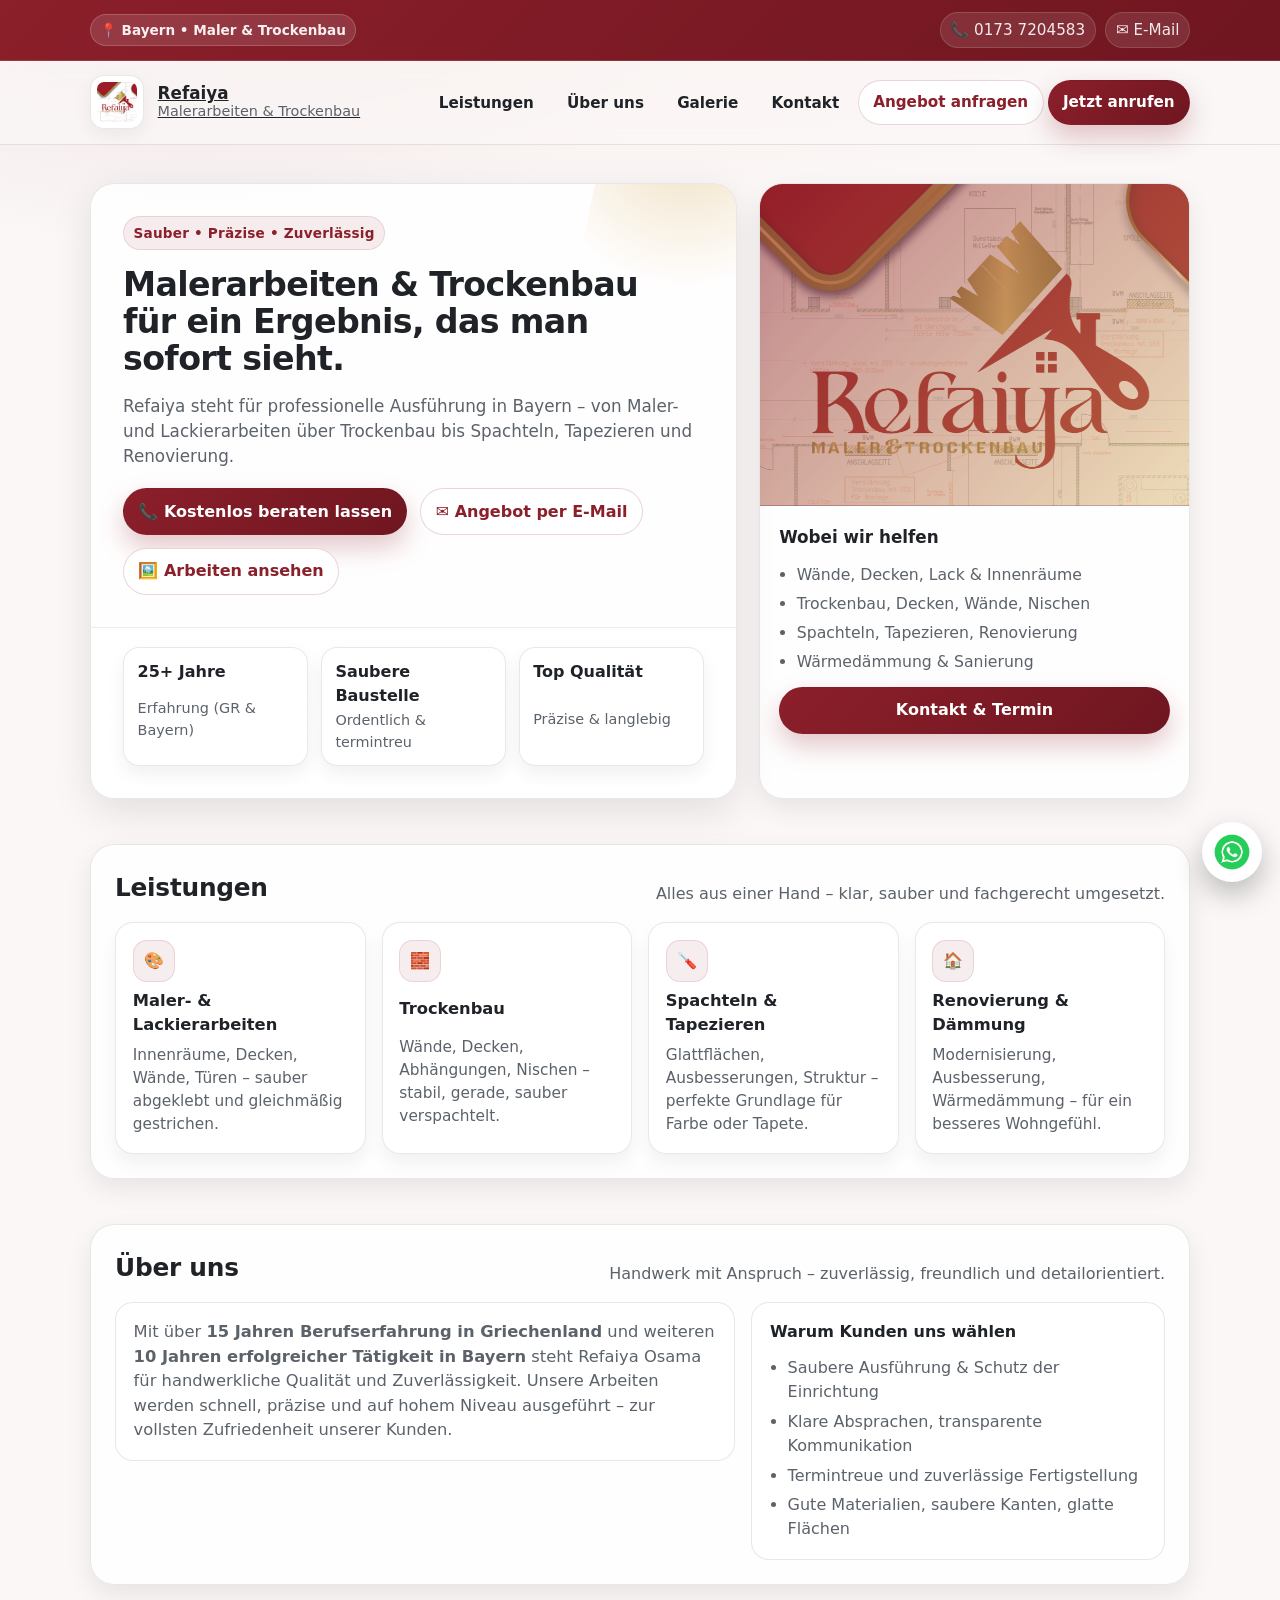
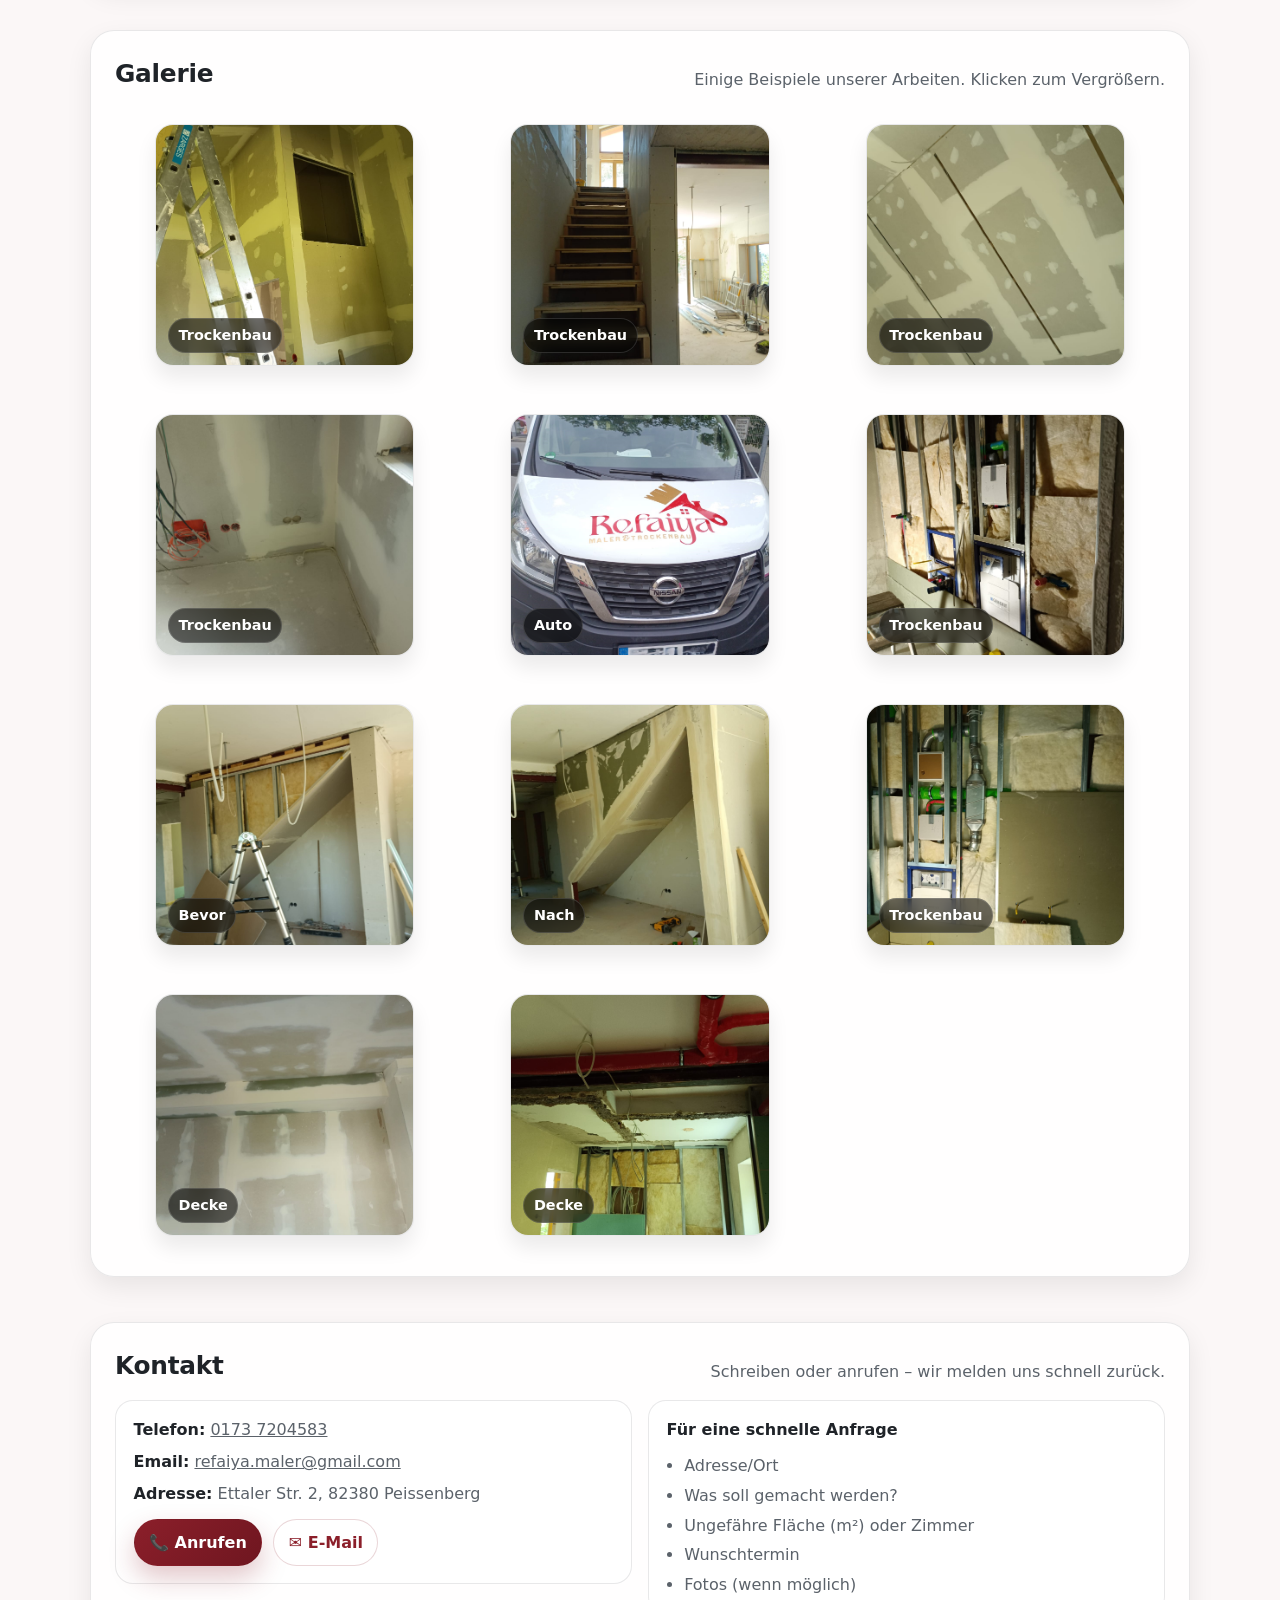
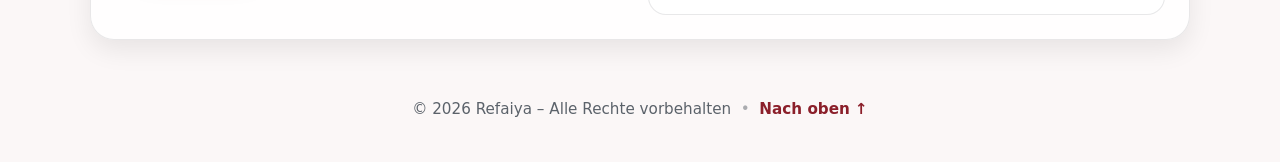
==== commit 6d340b7d: "New features and bug fixes. -Fixed 'send email' typo. -Added Whatsapp floating button." ====
--- a/index.html
+++ b/index.html
@@ -328,7 +328,7 @@
       aspect-ratio: 4 / 3;
       background:
               linear-gradient(135deg, rgba(139,31,42,.55), rgba(215,176,98,.45)),
-              url("logo.png") center/cover no-repeat;
+              url("profil.png") center/cover no-repeat;
       border-bottom: 1px solid rgba(31,35,40,.08);
     }
 
@@ -598,6 +598,45 @@
       font-weight: 700;
       font-size: .85rem;
     }
+
+    /* =========================
+    Floating whatsapp icon
+    ========================== */
+    .wa-float{
+      position: fixed;
+      right: 18px;
+      bottom: 18px;
+      width: 60px;
+      height: 60px;
+      border-radius: 50%;
+      display: flex;
+      align-items: center;
+      justify-content: center;
+      background: #fff;
+      box-shadow: 0 12px 28px rgba(0,0,0,.25);
+      z-index: 1000;
+      transition: transform .2s ease, box-shadow .2s ease;
+    }
+
+    .wa-float img{
+      width: 70%;
+      height: 70%;
+      object-fit: contain;
+    }
+
+    .wa-float:hover{
+      transform: translateY(-3px) scale(1.05);
+      box-shadow: 0 16px 34px rgba(0,0,0,.3);
+    }
+
+    @media (max-width: 520px){
+      .wa-float{
+        width: 54px;
+        height: 54px;
+        right: 14px;
+        bottom: 14px;
+      }
+    }
   </style>
 </head>
 
@@ -622,7 +661,7 @@
 <header>
   <div class="container nav">
     <a class="brand" href="#top" aria-label="Startseite">
-      <img src="logo.png" alt="Refaiya Logo">
+      <img src="profil.png" alt="Refaiya Logo">
       <div class="name">
         <strong>Refaiya</strong>
         <span>Malerarbeiten & Trockenbau</span>
@@ -672,7 +711,7 @@
 
         <div class="hero-actions">
           <a class="cta" href="tel:+491737204583">📞 Kostenlos beraten lassen</a>
-          <a class="cta secondary" href="mailto:refaiya.maler@gmail.com?subject=Anfrage%20%E2%80%93%20Refaiya%20Maler%20%26%20Trockenbau&body=Hallo%2C%0A%0Ich%20m%C3%B6chte%20ein%20Angebot%20anfragen.%0A%0AAdresse%3A%0AProjekt%3A%0AWann%3A%0AFotos%3A%0A%0AVielen%20Dank!">
+          <a class="cta secondary" href="mailto:refaiya.maler@gmail.com?subject=Anfrage%20%E2%80%93%20Refaiya%20Maler%20%26%20Trockenbau&body=Hallo%2C%0A%0AIch%20m%C3%B6chte%20ein%20Angebot%20anfragen.%0A%0AAdresse%3A%0AProjekt%3A%0AWann%3A%0AFotos%3A%0A%0AVielen%20Dank!">
             ✉️ Angebot per E-Mail
           </a>
           <a class="cta secondary" href="#galerie">🖼️ Arbeiten ansehen</a>
@@ -866,7 +905,7 @@
 
         <div class="contact-actions">
           <a class="cta" href="tel:+491737204583">📞 Anrufen</a>
-          <a class="cta secondary" href="mailto:refaiya.maler@gmail.com?subject=Anfrage%20%E2%80%93%20Refaiya&body=Hallo%2C%0A%0Ich%20m%C3%B6chte%20ein%20Angebot%20anfragen.%0A%0AAdresse%3A%0AProjekt%3A%0AWann%3A%0AFotos%3A%0A%0AVielen%20Dank!">✉️ E-Mail</a>
+          <a class="cta secondary" href="mailto:refaiya.maler@gmail.com?subject=Anfrage%20%E2%80%93%20Refaiya&body=Hallo%2C%0A%0AIch%20m%C3%B6chte%20ein%20Angebot%20anfragen.%0A%0AAdresse%3A%0AProjekt%3A%0AWann%3A%0AFotos%3A%0A%0AVielen%20Dank!">✉️ E-Mail</a>
         </div>
       </div>
 
@@ -967,5 +1006,17 @@
     if (e.key === "Escape" && dialog?.open) closeLightbox();
   });
 </script>
+
+  <!-- whatsapp button -->
+  <a
+          href="https://wa.me/491737204583?text=Hallo%2C%20ich%20m%C3%B6chte%20ein%20Angebot%20anfragen."
+          class="wa-float"
+          target="_blank"
+          rel="noopener noreferrer"
+          aria-label="WhatsApp schreiben"
+  >
+    <img src="whatsapp.png" alt="WhatsApp">
+  </a>
+
 </body>
 </html>
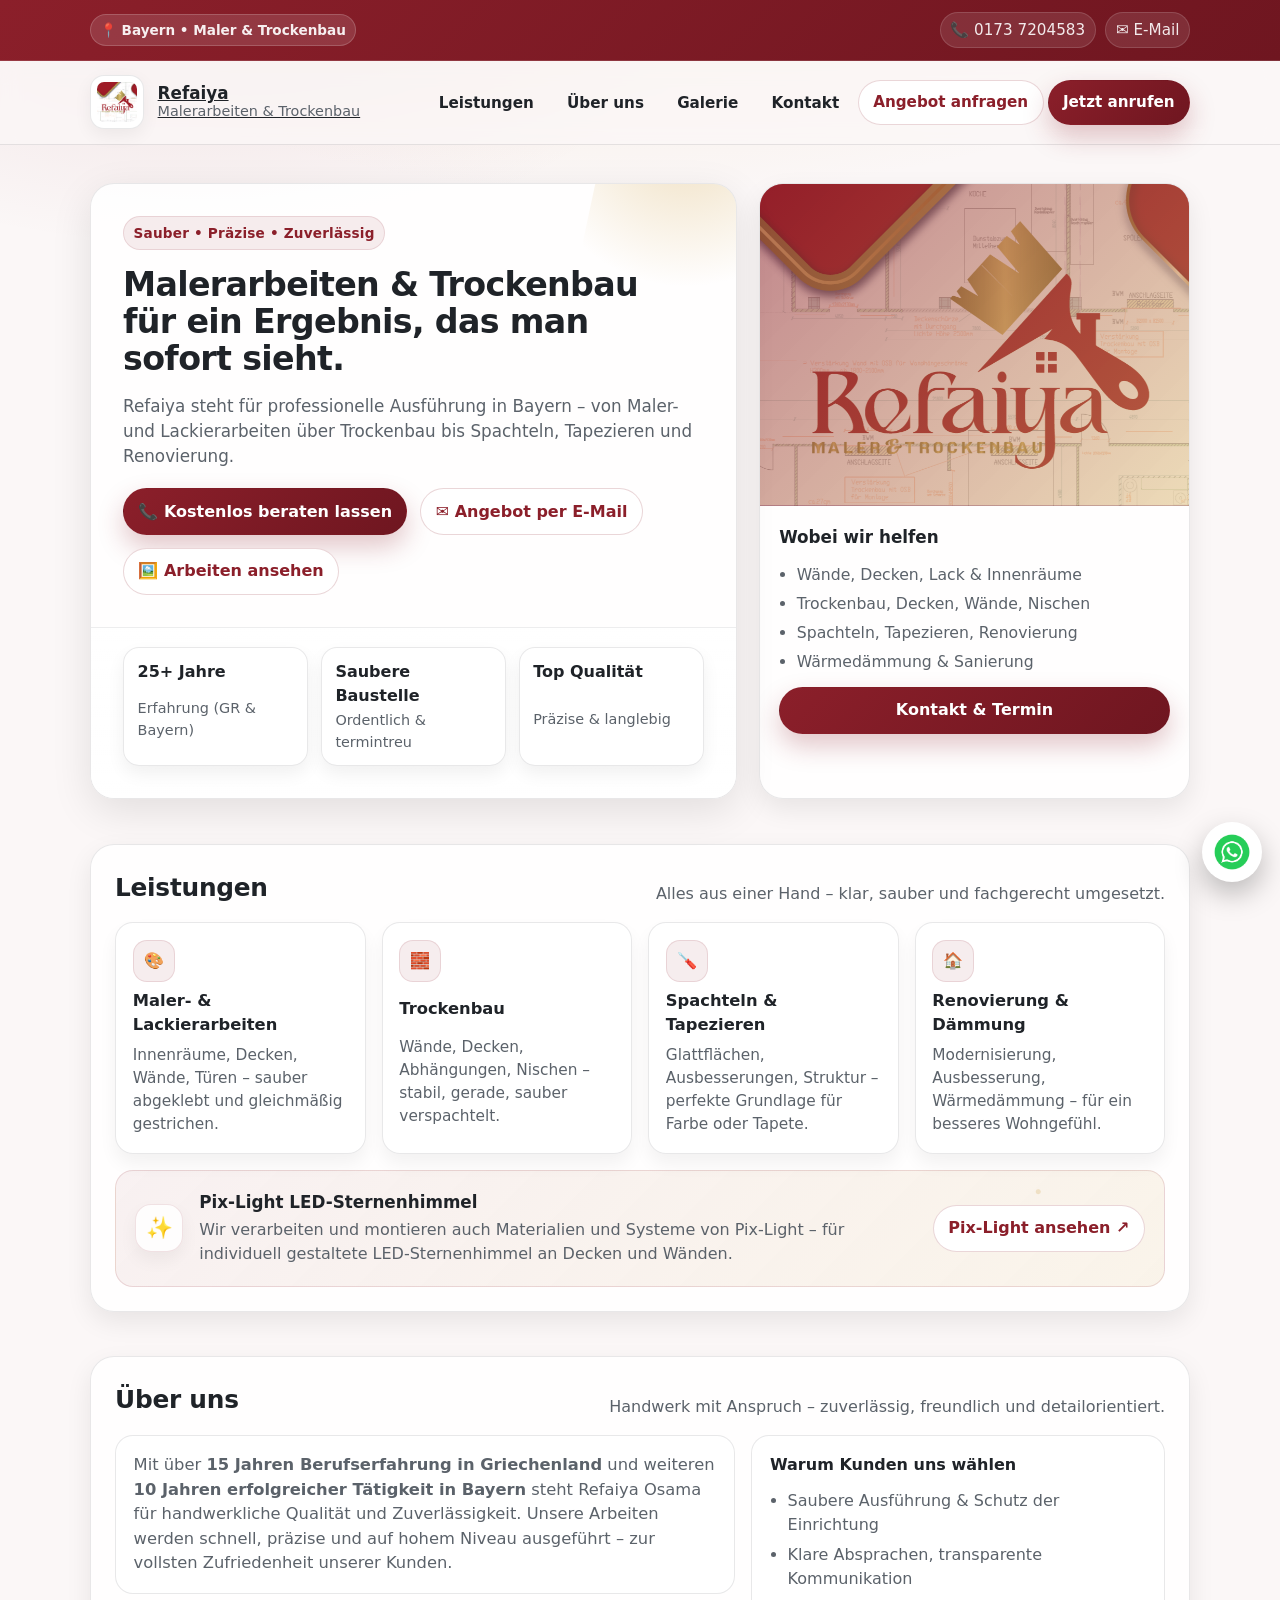
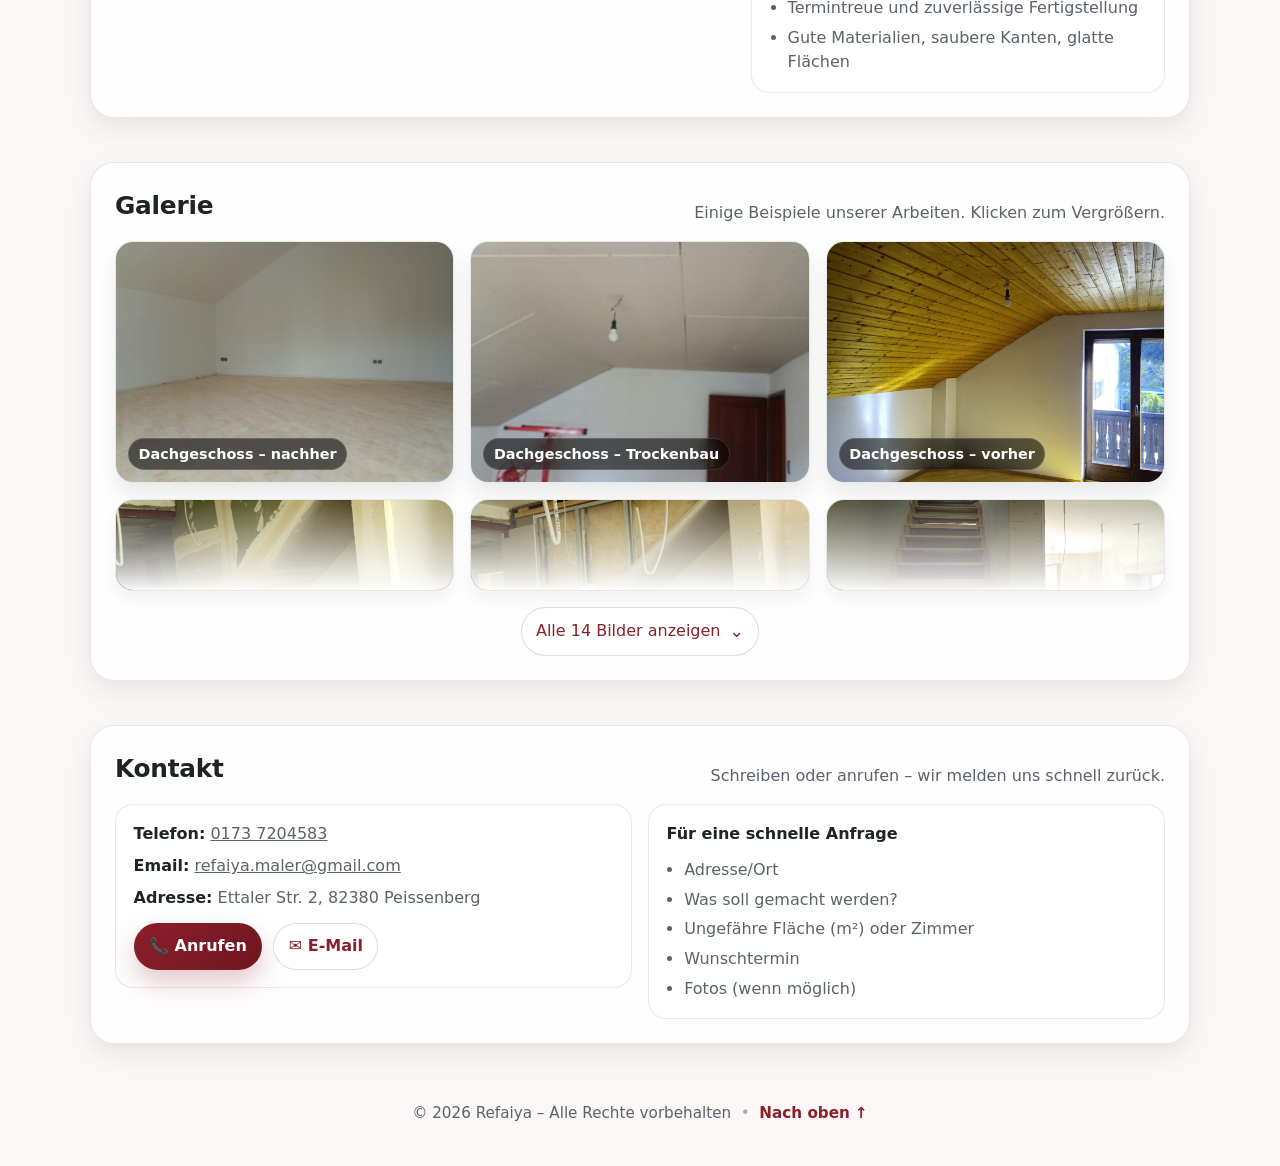
==== commit 05a9ec1b: "extras added and gallery update" ====
--- a/index.html
+++ b/index.html
@@ -1,7 +1,7 @@
 <!doctype html>
 <html lang="de">
 <head>
-  <link rel="icon" href="logico.ico" sizes="any">
+  <link rel="icon" href="assets/refaiya-favicon.ico" sizes="any">
   <meta charset="utf-8" />
   <meta name="viewport" content="width=device-width, initial-scale=1" />
   <title>Refaiya – Malerarbeiten & Trockenbau</title>
@@ -328,7 +328,7 @@
       aspect-ratio: 4 / 3;
       background:
               linear-gradient(135deg, rgba(139,31,42,.55), rgba(215,176,98,.45)),
-              url("profil.png") center/cover no-repeat;
+              url("assets/refaiya-logo.png") center/cover no-repeat;
       border-bottom: 1px solid rgba(31,35,40,.08);
     }
 
@@ -427,6 +427,50 @@
       .cards{ grid-template-columns: 1fr; }
     }
 
+    /* Special material systems */
+    .material-feature{
+      margin-top: 1rem;
+      border: 1px solid rgba(139,31,42,.14);
+      background:
+        radial-gradient(circle at 88% 18%, rgba(215,176,98,.28) 0 2px, transparent 3px),
+        radial-gradient(circle at 94% 46%, rgba(215,176,98,.22) 0 1.5px, transparent 2.5px),
+        radial-gradient(circle at 82% 68%, rgba(139,31,42,.16) 0 2px, transparent 3px),
+        linear-gradient(135deg, rgba(139,31,42,.06), rgba(215,176,98,.13));
+      border-radius: 18px;
+      padding: 1.2rem;
+      display: flex;
+      align-items: center;
+      justify-content: space-between;
+      gap: 1.2rem;
+    }
+    .material-feature-content{
+      display: grid;
+      grid-template-columns: auto 1fr;
+      align-items: center;
+      gap: 1rem;
+    }
+    .material-feature .icon{
+      width: 48px;
+      height: 48px;
+      border-radius: 16px;
+      background: rgba(255,255,255,.82);
+      border: 1px solid rgba(139,31,42,.12);
+      display: grid;
+      place-items: center;
+      font-size: 1.35rem;
+      box-shadow: 0 8px 18px rgba(0,0,0,.05);
+    }
+    .material-feature strong{ display: block; font-size: 1.05rem; }
+    .material-feature p{ margin: .2rem 0 0; color: var(--muted); }
+
+    @media (max-width: 720px){
+      .material-feature{ align-items: stretch; flex-direction: column; }
+      .material-feature .cta{ justify-content: center; }
+    }
+    @media (max-width: 420px){
+      .material-feature-content{ grid-template-columns: 1fr; }
+    }
+
     /* About grid */
     .about-grid{
       display: grid;
@@ -459,15 +503,13 @@
       grid-template-columns: repeat(3, minmax(0, 1fr));
       gap: 1rem;
     }
-    @media (max-width: 980px){
-      .gallery{ grid-template-columns: repeat(2, minmax(0, 1fr)); }
-    }
-    @media (max-width: 520px){
+    @media (max-width: 720px){
       .gallery{ grid-template-columns: 1fr; }
     }
 
     .thumb{
       position: relative;
+      margin: 0;
       border-radius: 18px;
       overflow: hidden;
       border: 1px solid rgba(31,35,40,.10);
@@ -482,21 +524,68 @@
       transform: scale(1.01);
       transition: transform .35s ease;
     }
-    .thumb:hover img{ transform: scale(1.06); }
+    .gallery.is-expanded .thumb:hover img,
+    .gallery:not(.is-expanded) .thumb:nth-child(-n+3):hover img{
+      transform: scale(1.06);
+    }
 
     .thumb .label{
       position: absolute;
       left: 12px;
       bottom: 12px;
+      max-width: calc(100% - 24px);
       padding: .35rem .6rem;
       border-radius: 999px;
       background: rgba(0,0,0,.55);
       color: #fff;
       font-weight: 700;
       font-size: .9rem;
+      line-height: 1.25;
       border: 1px solid rgba(255,255,255,.14);
       backdrop-filter: blur(8px);
     }
+
+    /* Collapsed gallery: one full row and a faded preview of the next row */
+    .gallery:not(.is-expanded) .thumb:nth-child(n+7){
+      display: none;
+    }
+    .gallery:not(.is-expanded) .thumb:nth-child(n+4):nth-child(-n+6){
+      height: 92px;
+      cursor: default;
+      box-shadow: 0 8px 16px rgba(0,0,0,.05);
+    }
+    .gallery:not(.is-expanded) .thumb:nth-child(n+4):nth-child(-n+6) img{
+      height: 150px;
+      transform: scale(1.01);
+    }
+    .gallery:not(.is-expanded) .thumb:nth-child(n+4):nth-child(-n+6)::after{
+      content: "";
+      position: absolute;
+      inset: 0;
+      background: linear-gradient(180deg, rgba(255,255,255,0) 0%, rgba(255,255,255,.97) 100%);
+      pointer-events: none;
+    }
+    .gallery:not(.is-expanded) .thumb:nth-child(n+4):nth-child(-n+6) .label{
+      display: none;
+    }
+    .gallery-toggle-wrap{
+      display: flex;
+      justify-content: center;
+      margin-top: 1rem;
+    }
+    .gallery-toggle{
+      cursor: pointer;
+      font: inherit;
+    }
+    .gallery-toggle-icon{
+      display: inline-block;
+      font-size: 1.1rem;
+      transition: transform .25s ease;
+    }
+    .gallery-toggle[aria-expanded="true"] .gallery-toggle-icon{
+      transform: rotate(180deg);
+    }
+    #galerie{ scroll-margin-top: 90px; }
 
     /* Lightbox dialog */
     dialog{
@@ -661,7 +750,7 @@
 <header>
   <div class="container nav">
     <a class="brand" href="#top" aria-label="Startseite">
-      <img src="profil.png" alt="Refaiya Logo">
+      <img src="assets/refaiya-logo.png" alt="Refaiya Logo">
       <div class="name">
         <strong>Refaiya</strong>
         <span>Malerarbeiten & Trockenbau</span>
@@ -784,6 +873,22 @@
         <p>Modernisierung, Ausbesserung, Wärmedämmung – für ein besseres Wohngefühl.</p>
       </div>
     </div>
+
+    <div class="material-feature">
+      <div class="material-feature-content">
+        <div class="icon" aria-hidden="true">✨</div>
+        <div>
+          <strong>Pix-Light LED-Sternenhimmel</strong>
+          <p>
+            Wir verarbeiten und montieren auch Materialien und Systeme von Pix-Light –
+            für individuell gestaltete LED-Sternenhimmel an Decken und Wänden.
+          </p>
+        </div>
+      </div>
+      <a class="cta secondary" href="https://pix-light.de/" target="_blank" rel="noopener noreferrer">
+        Pix-Light ansehen ↗
+      </a>
+    </div>
   </div>
 </section>
 
@@ -828,61 +933,82 @@
     </div>
 
     <div class="gallery" id="galleryGrid">
-      <!-- Keep your filenames. Labels can be changed freely -->
-      <figure class="thumb" data-full="prob1.jpg" data-title="Trockenbau">
-        <img src="prob1.jpg" alt="Projekt 1 – Trockenbau" loading="lazy">
-        <figcaption class="label">Trockenbau</figcaption>
-      </figure>
-
-      <figure class="thumb" data-full="prob2.jpg" data-title="Trockenbau">
-        <img src="prob2.jpg" alt="Projekt 2 – Trockenbau" loading="lazy">
-        <figcaption class="label">Trockenbau</figcaption>
-      </figure>
-
-      <figure class="thumb" data-full="prob3.jpg" data-title="Trockenbau">
-        <img src="prob3.jpg" alt="Projekt 3 – Trockenbau" loading="lazy">
-        <figcaption class="label">Trockenbau</figcaption>
-      </figure>
-
-      <figure class="thumb" data-full="prob4.jpg" data-title="Trockenbau">
-        <img src="prob4.jpg" alt="Projekt 4 – Trockenbau" loading="lazy">
-        <figcaption class="label">Trockenbau</figcaption>
-      </figure>
-
-      <figure class="thumb" data-full="prob5.jpg" data-title="Auto">
-        <img src="prob5.jpg" alt="Projekt 5 – Auto" loading="lazy">
-        <figcaption class="label">Auto</figcaption>
-      </figure>
-
-      <figure class="thumb" data-full="prob6.jpg" data-title="Trockenbau">
-        <img src="prob6.jpg" alt="Projekt 6 – Trockenbau" loading="lazy">
-        <figcaption class="label">Trockenbau</figcaption>
-      </figure>
-
-      <figure class="thumb" data-full="prob7.jpg" data-title="Bevor">
-        <img src="prob7.jpg" alt="Projekt 7 – Bevor" loading="lazy">
-        <figcaption class="label">Bevor</figcaption>
-      </figure>
-
-      <figure class="thumb" data-full="prob8.jpg" data-title="Nach">
-        <img src="prob8.jpg" alt="Projekt 8 – Nach" loading="lazy">
-        <figcaption class="label">Nach</figcaption>
-      </figure>
-
-      <figure class="thumb" data-full="prob9.jpg" data-title="Trockenbau">
-        <img src="prob9.jpg" alt="Projekt 9 – Trockenbau" loading="lazy">
-        <figcaption class="label">Trockenbau</figcaption>
-      </figure>
-
-      <figure class="thumb" data-full="prob10.jpg" data-title="Decke">
-        <img src="prob10.jpg" alt="Projekt 10 – Decke" loading="lazy">
-        <figcaption class="label">Decke</figcaption>
-      </figure>
-
-      <figure class="thumb" data-full="prob11.jpg" data-title="Decke">
-        <img src="prob11.jpg" alt="Projekt 11 – Decke" loading="lazy">
-        <figcaption class="label">Decke</figcaption>
-      </figure>
+      <figure class="thumb" data-full="assets/dachgeschossrenovierung-nachher.jpg" data-title="Dachgeschoss – nachher">
+        <img src="assets/dachgeschossrenovierung-nachher.jpg" alt="Fertig renovierter Dachgeschossraum mit weißen Wänden und neuer Decke" loading="lazy">
+        <figcaption class="label">Dachgeschoss – nachher</figcaption>
+      </figure>
+
+      <figure class="thumb" data-full="assets/dachgeschossrenovierung-trockenbau.jpg" data-title="Dachgeschoss – Trockenbau">
+        <img src="assets/dachgeschossrenovierung-trockenbau.jpg" alt="Dachgeschoss während der Verkleidung der Decke mit Trockenbauplatten" loading="lazy">
+        <figcaption class="label">Dachgeschoss – Trockenbau</figcaption>
+      </figure>
+
+      <figure class="thumb" data-full="assets/dachgeschossrenovierung-vorher.jpg" data-title="Dachgeschoss – vorher">
+        <img src="assets/dachgeschossrenovierung-vorher.jpg" alt="Dachgeschossraum mit alter Holzdecke vor der Renovierung" loading="lazy">
+        <figcaption class="label">Dachgeschoss – vorher</figcaption>
+      </figure>
+
+      <figure class="thumb" data-full="assets/treppenverkleidung-verspachtelt.jpg" data-title="Treppenverkleidung – verspachtelt">
+        <img src="assets/treppenverkleidung-verspachtelt.jpg" alt="Verspachtelte Trockenbauverkleidung einer Treppe" loading="lazy">
+        <figcaption class="label">Treppenverkleidung – verspachtelt</figcaption>
+      </figure>
+
+      <figure class="thumb" data-full="assets/treppenverkleidung-unterkonstruktion.jpg" data-title="Treppenverkleidung – Aufbau">
+        <img src="assets/treppenverkleidung-unterkonstruktion.jpg" alt="Unterkonstruktion und Dämmung einer Treppenverkleidung" loading="lazy">
+        <figcaption class="label">Treppenverkleidung – Aufbau</figcaption>
+      </figure>
+
+      <figure class="thumb" data-full="assets/trockenbau-treppenhaus.jpg" data-title="Trockenbau im Treppenhaus">
+        <img src="assets/trockenbau-treppenhaus.jpg" alt="Trockenbauarbeiten rund um ein neues Treppenhaus" loading="lazy">
+        <figcaption class="label">Trockenbau im Treppenhaus</figcaption>
+      </figure>
+
+      <figure class="thumb" data-full="assets/trockenbau-decke-lichtschienen.jpg" data-title="Decke mit Lichtschienen">
+        <img src="assets/trockenbau-decke-lichtschienen.jpg" alt="Verspachtelte Trockenbaudecke mit eingelassenen Lichtschienen" loading="lazy">
+        <figcaption class="label">Decke mit Lichtschienen</figcaption>
+      </figure>
+
+      <figure class="thumb" data-full="assets/bad-trockenbau-unterkonstruktion.jpg" data-title="Bad – Trockenbau und Dämmung">
+        <img src="assets/bad-trockenbau-unterkonstruktion.jpg" alt="Gedämmte Trockenbau-Unterkonstruktion für ein Badezimmer" loading="lazy">
+        <figcaption class="label">Bad – Trockenbau und Dämmung</figcaption>
+      </figure>
+
+      <figure class="thumb" data-full="assets/bad-vorwandinstallation-daemmung.jpg" data-title="Bad – Vorwandinstallation">
+        <img src="assets/bad-vorwandinstallation-daemmung.jpg" alt="Vorwandinstallation im Bad mit Metallprofilen und Dämmung" loading="lazy">
+        <figcaption class="label">Bad – Vorwandinstallation</figcaption>
+      </figure>
+
+      <figure class="thumb" data-full="assets/installationswand-verspachtelt.jpg" data-title="Installationswand – verspachtelt">
+        <img src="assets/installationswand-verspachtelt.jpg" alt="Verspachtelte Installationswand mit vorbereiteten Elektroanschlüssen" loading="lazy">
+        <figcaption class="label">Installationswand – verspachtelt</figcaption>
+      </figure>
+
+      <figure class="thumb" data-full="assets/trockenbau-decke-verspachtelt.jpg" data-title="Trockenbaudecke – verspachtelt">
+        <img src="assets/trockenbau-decke-verspachtelt.jpg" alt="Verspachtelte Trockenbaudecke und Wandverkleidung" loading="lazy">
+        <figcaption class="label">Trockenbaudecke – verspachtelt</figcaption>
+      </figure>
+
+      <figure class="thumb" data-full="assets/installationswand-daemmung.jpg" data-title="Installationswand mit Dämmung">
+        <img src="assets/installationswand-daemmung.jpg" alt="Installationswand mit Metallprofilen, Leitungen und Dämmung" loading="lazy">
+        <figcaption class="label">Installationswand mit Dämmung</figcaption>
+      </figure>
+
+      <figure class="thumb" data-full="assets/trockenbau-wand-mit-nische.jpg" data-title="Trockenbauwand mit Nische">
+        <img src="assets/trockenbau-wand-mit-nische.jpg" alt="Verspachtelte Trockenbauwand mit individuell gebauter Nische" loading="lazy">
+        <figcaption class="label">Trockenbauwand mit Nische</figcaption>
+      </figure>
+
+      <figure class="thumb" data-full="assets/refaiya-firmenfahrzeug.jpg" data-title="Refaiya Firmenfahrzeug">
+        <img src="assets/refaiya-firmenfahrzeug.jpg" alt="Firmenfahrzeug von Refaiya Maler und Trockenbau" loading="lazy">
+        <figcaption class="label">Refaiya Firmenfahrzeug</figcaption>
+      </figure>
+    </div>
+
+    <div class="gallery-toggle-wrap">
+      <button class="cta secondary gallery-toggle" id="galleryToggle" type="button" aria-controls="galleryGrid" aria-expanded="false">
+        <span id="galleryToggleLabel">Alle 14 Bilder anzeigen</span>
+        <span class="gallery-toggle-icon" aria-hidden="true">⌄</span>
+      </button>
     </div>
   </div>
 </section>
@@ -968,6 +1094,34 @@
   const imgEl = document.getElementById("lightboxImg");
   const titleEl = document.getElementById("lightboxTitle");
   const closeBtn = document.getElementById("lightboxClose");
+  const galleryGrid = document.getElementById("galleryGrid");
+  const galleryToggle = document.getElementById("galleryToggle");
+  const galleryToggleLabel = document.getElementById("galleryToggleLabel");
+  const galleryItems = galleryGrid ? [...galleryGrid.querySelectorAll(".thumb")] : [];
+
+  function setGalleryExpanded(expanded){
+    galleryGrid?.classList.toggle("is-expanded", expanded);
+    galleryToggle?.setAttribute("aria-expanded", expanded ? "true" : "false");
+    if (galleryToggleLabel) {
+      galleryToggleLabel.textContent = expanded
+        ? "Galerie einklappen"
+        : `Alle ${galleryItems.length} Bilder anzeigen`;
+    }
+    galleryItems.forEach((item, index) => {
+      if (expanded || index < 3) item.removeAttribute("aria-hidden");
+      else item.setAttribute("aria-hidden", "true");
+    });
+  }
+
+  setGalleryExpanded(false);
+
+  galleryToggle?.addEventListener("click", () => {
+    const expanded = galleryToggle.getAttribute("aria-expanded") !== "true";
+    setGalleryExpanded(expanded);
+    if (!expanded) {
+      document.getElementById("galerie")?.scrollIntoView({ behavior: "smooth", block: "start" });
+    }
+  });
 
   function openLightbox(src, title, alt){
     if (!dialog) return;
@@ -983,9 +1137,9 @@
     imgEl.src = "";
   }
 
-  document.getElementById("galleryGrid")?.addEventListener("click", (e) => {
+  galleryGrid?.addEventListener("click", (e) => {
     const fig = e.target.closest(".thumb");
-    if (!fig) return;
+    if (!fig || fig.getAttribute("aria-hidden") === "true") return;
     const src = fig.getAttribute("data-full");
     const title = fig.getAttribute("data-title");
     const img = fig.querySelector("img");
@@ -1015,7 +1169,7 @@
           rel="noopener noreferrer"
           aria-label="WhatsApp schreiben"
   >
-    <img src="whatsapp.png" alt="WhatsApp">
+    <img src="assets/whatsapp-icon.png" alt="WhatsApp">
   </a>
 
 </body>
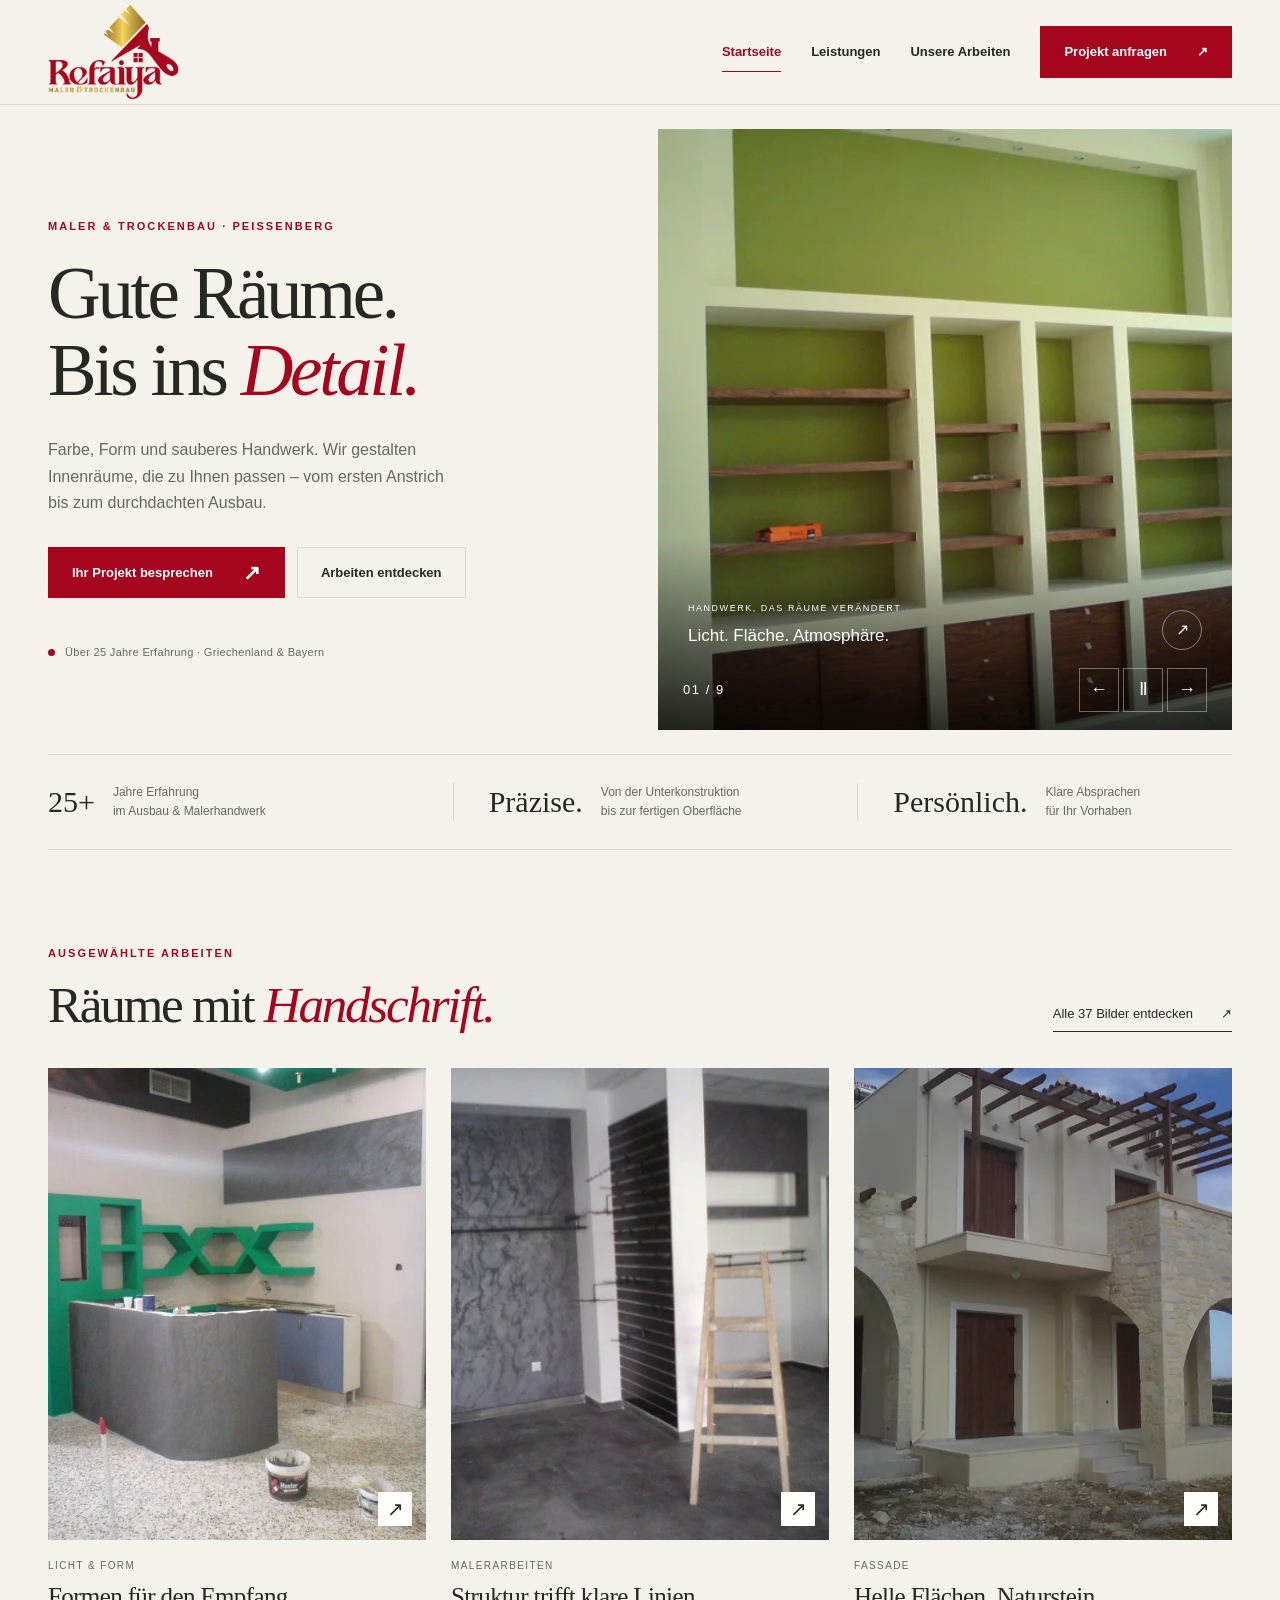
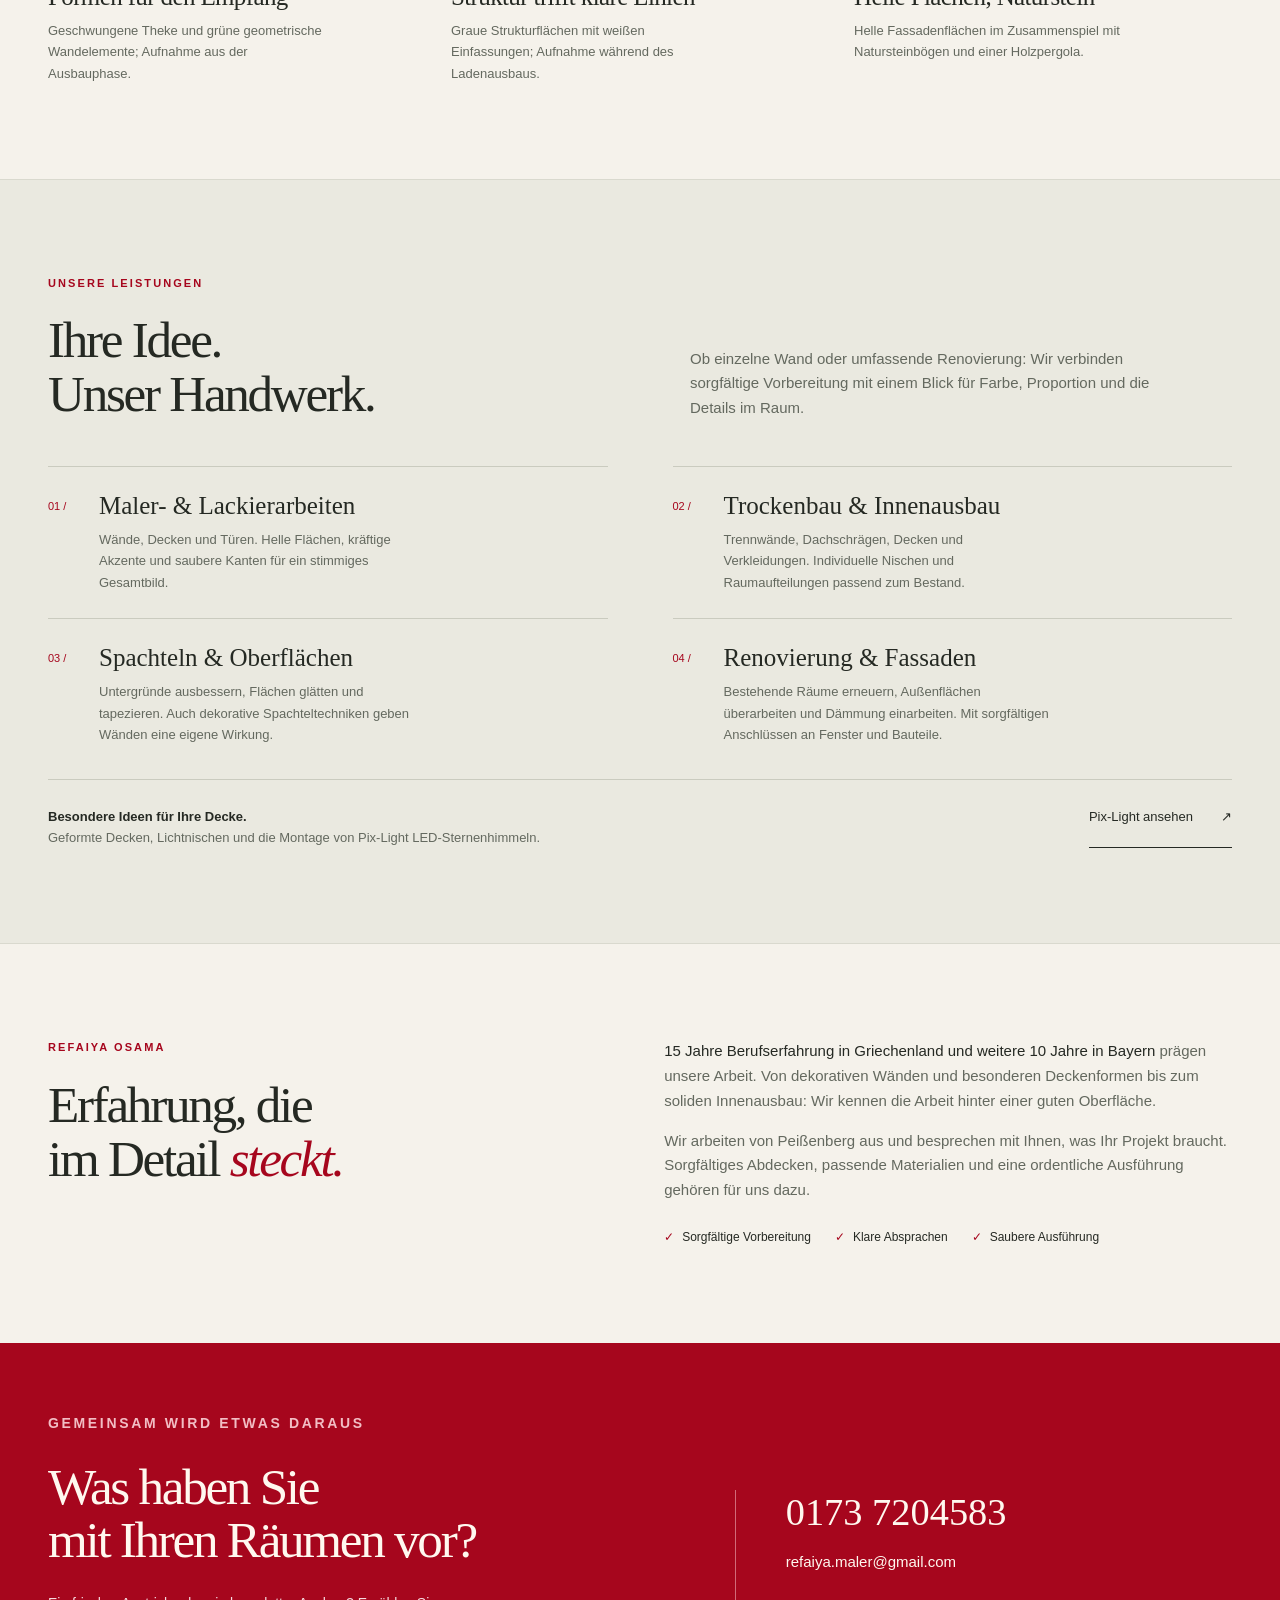
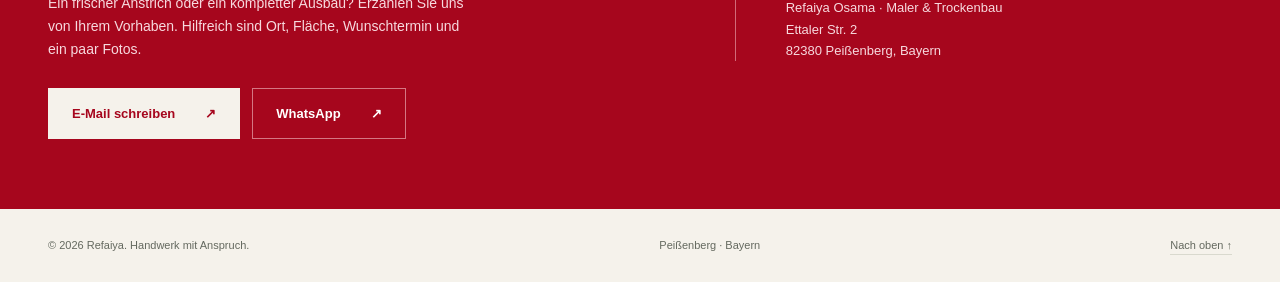
==== commit c044cae1: "rebuild website & new gallery" ====
--- a/index.html
+++ b/index.html
@@ -1,1176 +1,274 @@
 <!doctype html>
 <html lang="de">
-<head>
-  <link rel="icon" href="assets/refaiya-favicon.ico" sizes="any">
-  <meta charset="utf-8" />
-  <meta name="viewport" content="width=device-width, initial-scale=1" />
-  <title>Refaiya – Malerarbeiten & Trockenbau</title>
-  <meta name="description" content="Maler- & Lackierarbeiten, Trockenbau, Spachtelarbeiten, Tapezieren und Renovierung in Bayern. Refaiya – zuverlässig, sauber, präzise." />
-
-  <style>
-    /* =========================
-       Modern base + theme
-    ========================== */
-    :root{
-      --bg: #fbf7f7;
-      --surface: #ffffff;
-      --text: #1f2328;
-      --muted: #5b626a;
-
-      --brand: #8b1f2a;        /* deep red */
-      --brand-2: #6f1620;      /* darker */
-      --accent: #d7b062;       /* warm gold */
-      --ring: rgba(139,31,42,.25);
-
-      --radius: 18px;
-      --shadow: 0 12px 40px rgba(0,0,0,.10);
-      --shadow-soft: 0 10px 26px rgba(0,0,0,.08);
-      --border: rgba(31,35,40,.10);
-
-      --container: 1100px;
-    }
-
-    * { box-sizing: border-box; }
-    html { scroll-behavior: smooth; }
-    body{
-      margin: 0;
-      font-family: ui-sans-serif, system-ui, -apple-system, Segoe UI, Roboto, Helvetica, Arial, "Apple Color Emoji","Segoe UI Emoji";
-      background: radial-gradient(1200px 500px at 50% -80px, rgba(215,176,98,.18), transparent 55%),
-      radial-gradient(900px 450px at 15% 0, rgba(139,31,42,.10), transparent 55%),
-      var(--bg);
-      color: var(--text);
-      line-height: 1.5;
-    }
-
-    a { color: inherit; }
-    img { max-width: 100%; display: block; }
-
-    .container{
-      width: min(var(--container), calc(100% - 2rem));
-      margin-inline: auto;
-    }
-
-    /* Accessibility focus */
-    :focus-visible{
-      outline: 3px solid rgba(215,176,98,.65);
-      outline-offset: 3px;
-      border-radius: 10px;
-    }
-
-    /* Reduce motion */
-    @media (prefers-reduced-motion: reduce){
-      * { scroll-behavior: auto !important; transition: none !important; animation: none !important; }
-    }
-
-    /* =========================
-       Top bar + Nav
-    ========================== */
-    .topbar{
-      background: linear-gradient(135deg, var(--brand), var(--brand-2));
-      color: #fff;
-      border-bottom: 1px solid rgba(255,255,255,.12);
-    }
-
-    .topbar-inner{
-      display: flex;
-      gap: 1rem;
-      align-items: center;
-      justify-content: space-between;
-      padding: .75rem 0;
-      font-size: .95rem;
-      color: rgba(255,255,255,.9);
-    }
-
-    .topbar a{
-      text-decoration: none;
-      display: inline-flex;
-      gap: .5rem;
-      align-items: center;
-      padding: .35rem .6rem;
-      border-radius: 999px;
-      background: rgba(255,255,255,.10);
-      border: 1px solid rgba(255,255,255,.14);
-    }
-    .topbar a:hover{ background: rgba(255,255,255,.16); }
-
-    header{
-      position: sticky;
-      top: 0;
-      z-index: 50;
-      backdrop-filter: blur(10px);
-      background: rgba(251,247,247,.75);
-      border-bottom: 1px solid var(--border);
-    }
-
-    .nav{
-      display: flex;
-      align-items: center;
-      justify-content: space-between;
-      gap: 1rem;
-      padding: .9rem 0;
-    }
-
-    .brand{
-      display: flex;
-      align-items: center;
-      gap: .85rem;
-      min-width: 220px;
-    }
-
-    .brand img{
-      width: 54px;
-      height: 54px;
-      object-fit: contain;
-      border-radius: 14px;
-      background: #fff;
-      border: 1px solid var(--border);
-      box-shadow: 0 6px 18px rgba(0,0,0,.06);
-      padding: 6px;
-    }
-
-    .brand .name{
-      display: grid;
-      gap: .1rem;
-      line-height: 1.1;
-    }
-    .brand .name strong{ font-size: 1.05rem; }
-    .brand .name span{ font-size: .9rem; color: var(--muted); }
-
-    nav ul{
-      list-style: none;
-      display: flex;
-      gap: .25rem;
-      padding: 0;
-      margin: 0;
-      align-items: center;
-      flex-wrap: wrap;
-      justify-content: flex-end;
-    }
-
-    nav a{
-      text-decoration: none;
-      padding: .6rem .85rem;
-      border-radius: 999px;
-      color: var(--text);
-      font-weight: 600;
-      font-size: .95rem;
-      border: 1px solid transparent;
-    }
-    nav a:hover{
-      background: rgba(139,31,42,.06);
-      border-color: rgba(139,31,42,.12);
-    }
-
-    .cta{
-      display: inline-flex;
-      align-items: center;
-      gap: .55rem;
-      text-decoration: none;
-      padding: .65rem .9rem;
-      border-radius: 999px;
-      font-weight: 700;
-      background: linear-gradient(135deg, var(--brand), var(--brand-2));
-      color: #fff;
-      border: 1px solid rgba(255,255,255,.0);
-      box-shadow: 0 12px 26px rgba(139,31,42,.25);
-      white-space: nowrap;
-    }
-    .cta:hover{ filter: brightness(1.05); }
-
-    .cta.secondary{
-      background: #fff;
-      color: var(--brand);
-      border: 1px solid rgba(139,31,42,.18);
-      box-shadow: none;
-    }
-    .cta.secondary:hover{ background: rgba(139,31,42,.04); }
-
-    /* Mobile nav */
-    .menu-btn{
-      display: none;
-      border: 1px solid var(--border);
-      background: #fff;
-      padding: .55rem .7rem;
-      border-radius: 12px;
-      font-weight: 700;
-    }
-
-    @media (max-width: 860px){
-      nav ul{ display: none; }
-      .menu-btn{ display: inline-flex; align-items: center; gap: .5rem; }
-      .brand{ min-width: auto; }
-    }
-
-    .mobile-drawer{
-      display: none;
-      border-top: 1px solid var(--border);
-      background: rgba(251,247,247,.92);
-    }
-    .mobile-drawer.open{ display: block; }
-    .mobile-drawer a{
-      display: block;
-      padding: .85rem 0;
-      text-decoration: none;
-      font-weight: 650;
-      color: var(--text);
-      border-bottom: 1px solid rgba(31,35,40,.06);
-    }
-
-    /* =========================
-       Hero
-    ========================== */
-    .hero{
-      padding: 2.4rem 0 1.4rem;
-    }
-
-    .hero-grid{
-      display: grid;
-      grid-template-columns: 1.2fr .8fr;
-      gap: 1.4rem;
-      align-items: stretch;
-    }
-
-    .hero-card{
-      background: rgba(255,255,255,.85);
-      border: 1px solid var(--border);
-      border-radius: calc(var(--radius) + 6px);
-      box-shadow: var(--shadow);
-      overflow: hidden;
-      position: relative;
-      min-height: 320px;
-    }
-
-    .hero-card::before{
-      content: "";
-      position: absolute;
-      inset: -120px -120px auto auto;
-      width: 260px;
-      height: 260px;
-      background: radial-gradient(circle at 30% 30%, rgba(215,176,98,.40), rgba(215,176,98,0) 60%);
-      transform: rotate(12deg);
-      pointer-events: none;
-    }
-
-    .hero-inner{
-      padding: 2rem;
-      display: grid;
-      gap: 1rem;
-    }
-
-    .kicker{
-      display: inline-flex;
-      align-items: center;
-      gap: .5rem;
-      width: fit-content;
-      padding: .35rem .6rem;
-      border-radius: 999px;
-      background: rgba(139,31,42,.08);
-      border: 1px solid rgba(139,31,42,.12);
-      color: var(--brand);
-      font-weight: 800;
-      font-size: .85rem;
-      letter-spacing: .2px;
-    }
-
-    h1{
-      margin: 0;
-      font-size: clamp(1.8rem, 2.6vw, 2.6rem);
-      line-height: 1.12;
-      letter-spacing: -0.02em;
-    }
-
-    .hero p{
-      margin: 0;
-      color: var(--muted);
-      font-size: 1.05rem;
-      max-width: 58ch;
-    }
-
-    .hero-actions{
-      display: flex;
-      gap: .8rem;
-      flex-wrap: wrap;
-      padding-top: .2rem;
-    }
-
-    .trust{
-      display: grid;
-      grid-template-columns: repeat(3, minmax(0, 1fr));
-      gap: .8rem;
-      padding: 1.2rem 2rem 2rem;
-      border-top: 1px solid rgba(31,35,40,.08);
-      background: linear-gradient(180deg, rgba(255,255,255,.65), rgba(255,255,255,.95));
-    }
-    .pill{
-      border: 1px solid rgba(31,35,40,.10);
-      background: rgba(255,255,255,.9);
-      border-radius: 16px;
-      padding: .75rem .85rem;
-      display: grid;
-      gap: .15rem;
-      box-shadow: 0 8px 18px rgba(0,0,0,.06);
-      min-height: 72px;
-    }
-    .pill strong{ font-size: 1rem; }
-    .pill span{ font-size: .9rem; color: var(--muted); }
-
-    .hero-side{
-      background: rgba(255,255,255,.85);
-      border: 1px solid var(--border);
-      border-radius: calc(var(--radius) + 6px);
-      box-shadow: var(--shadow-soft);
-      overflow: hidden;
-      display: grid;
-      align-content: start;
-    }
-
-    .hero-photo{
-      aspect-ratio: 4 / 3;
-      background:
-              linear-gradient(135deg, rgba(139,31,42,.55), rgba(215,176,98,.45)),
-              url("assets/refaiya-logo.png") center/cover no-repeat;
-      border-bottom: 1px solid rgba(31,35,40,.08);
-    }
-
-    .side-inner{
-      padding: 1.2rem 1.2rem 1.3rem;
-      display: grid;
-      gap: .8rem;
-    }
-    .side-inner h3{
-      margin: 0;
-      font-size: 1.05rem;
-    }
-    .checklist{
-      margin: 0;
-      padding-left: 1.1rem;
-      color: var(--muted);
-      display: grid;
-      gap: .35rem;
-      font-size: .98rem;
-    }
-
-    @media (max-width: 980px){
-      .hero-grid{ grid-template-columns: 1fr; }
-      .trust{ grid-template-columns: 1fr; }
-    }
-
-    /* =========================
-       Sections
-    ========================== */
-    section{
-      padding: 1.4rem 0;
-    }
-
-    .section-card{
-      background: rgba(255,255,255,.88);
-      border: 1px solid var(--border);
-      border-radius: calc(var(--radius) + 6px);
-      box-shadow: var(--shadow-soft);
-      padding: 1.5rem;
-    }
-
-    .section-head{
-      display: flex;
-      align-items: flex-end;
-      justify-content: space-between;
-      gap: 1rem;
-      flex-wrap: wrap;
-      margin-bottom: 1rem;
-    }
-
-    h2{
-      margin: 0;
-      font-size: 1.55rem;
-      letter-spacing: -0.01em;
-    }
-    .sub{
-      margin: 0;
-      color: var(--muted);
-      max-width: 70ch;
-    }
-
-    /* Leistungen cards */
-    .cards{
-      display: grid;
-      grid-template-columns: repeat(4, minmax(0, 1fr));
-      gap: 1rem;
-    }
-    .card{
-      border: 1px solid rgba(31,35,40,.10);
-      background: rgba(255,255,255,.95);
-      border-radius: 18px;
-      padding: 1.05rem;
-      box-shadow: 0 10px 18px rgba(0,0,0,.05);
-      display: grid;
-      gap: .4rem;
-      min-height: 140px;
-    }
-    .card .icon{
-      width: 42px;
-      height: 42px;
-      border-radius: 14px;
-      background: rgba(139,31,42,.08);
-      border: 1px solid rgba(139,31,42,.12);
-      display: grid;
-      place-items: center;
-      color: var(--brand);
-      font-weight: 900;
-    }
-    .card strong{ font-size: 1.02rem; }
-    .card p{ margin: 0; color: var(--muted); font-size: .96rem; }
-
-    @media (max-width: 980px){
-      .cards{ grid-template-columns: repeat(2, minmax(0, 1fr)); }
-    }
-    @media (max-width: 520px){
-      .cards{ grid-template-columns: 1fr; }
-    }
-
-    /* Special material systems */
-    .material-feature{
-      margin-top: 1rem;
-      border: 1px solid rgba(139,31,42,.14);
-      background:
-        radial-gradient(circle at 88% 18%, rgba(215,176,98,.28) 0 2px, transparent 3px),
-        radial-gradient(circle at 94% 46%, rgba(215,176,98,.22) 0 1.5px, transparent 2.5px),
-        radial-gradient(circle at 82% 68%, rgba(139,31,42,.16) 0 2px, transparent 3px),
-        linear-gradient(135deg, rgba(139,31,42,.06), rgba(215,176,98,.13));
-      border-radius: 18px;
-      padding: 1.2rem;
-      display: flex;
-      align-items: center;
-      justify-content: space-between;
-      gap: 1.2rem;
-    }
-    .material-feature-content{
-      display: grid;
-      grid-template-columns: auto 1fr;
-      align-items: center;
-      gap: 1rem;
-    }
-    .material-feature .icon{
-      width: 48px;
-      height: 48px;
-      border-radius: 16px;
-      background: rgba(255,255,255,.82);
-      border: 1px solid rgba(139,31,42,.12);
-      display: grid;
-      place-items: center;
-      font-size: 1.35rem;
-      box-shadow: 0 8px 18px rgba(0,0,0,.05);
-    }
-    .material-feature strong{ display: block; font-size: 1.05rem; }
-    .material-feature p{ margin: .2rem 0 0; color: var(--muted); }
-
-    @media (max-width: 720px){
-      .material-feature{ align-items: stretch; flex-direction: column; }
-      .material-feature .cta{ justify-content: center; }
-    }
-    @media (max-width: 420px){
-      .material-feature-content{ grid-template-columns: 1fr; }
-    }
-
-    /* About grid */
-    .about-grid{
-      display: grid;
-      grid-template-columns: 1.2fr .8fr;
-      gap: 1rem;
-      align-items: start;
-    }
-    .about-box{
-      border: 1px solid rgba(31,35,40,.10);
-      background: rgba(255,255,255,.95);
-      border-radius: 18px;
-      padding: 1.1rem;
-    }
-    .about-box ul{
-      margin: .75rem 0 0;
-      padding-left: 1.1rem;
-      color: var(--muted);
-      display: grid;
-      gap: .35rem;
-    }
-    @media (max-width: 980px){
-      .about-grid{ grid-template-columns: 1fr; }
-    }
-
-    /* =========================
-       Gallery
-    ========================== */
-    .gallery{
-      display: grid;
-      grid-template-columns: repeat(3, minmax(0, 1fr));
-      gap: 1rem;
-    }
-    @media (max-width: 720px){
-      .gallery{ grid-template-columns: 1fr; }
-    }
-
-    .thumb{
-      position: relative;
-      margin: 0;
-      border-radius: 18px;
-      overflow: hidden;
-      border: 1px solid rgba(31,35,40,.10);
-      box-shadow: 0 12px 20px rgba(0,0,0,.08);
-      cursor: zoom-in;
-      background: #fff;
-    }
-    .thumb img{
-      width: 100%;
-      height: 240px;
-      object-fit: cover;
-      transform: scale(1.01);
-      transition: transform .35s ease;
-    }
-    .gallery.is-expanded .thumb:hover img,
-    .gallery:not(.is-expanded) .thumb:nth-child(-n+3):hover img{
-      transform: scale(1.06);
-    }
-
-    .thumb .label{
-      position: absolute;
-      left: 12px;
-      bottom: 12px;
-      max-width: calc(100% - 24px);
-      padding: .35rem .6rem;
-      border-radius: 999px;
-      background: rgba(0,0,0,.55);
-      color: #fff;
-      font-weight: 700;
-      font-size: .9rem;
-      line-height: 1.25;
-      border: 1px solid rgba(255,255,255,.14);
-      backdrop-filter: blur(8px);
-    }
-
-    /* Collapsed gallery: one full row and a faded preview of the next row */
-    .gallery:not(.is-expanded) .thumb:nth-child(n+7){
-      display: none;
-    }
-    .gallery:not(.is-expanded) .thumb:nth-child(n+4):nth-child(-n+6){
-      height: 92px;
-      cursor: default;
-      box-shadow: 0 8px 16px rgba(0,0,0,.05);
-    }
-    .gallery:not(.is-expanded) .thumb:nth-child(n+4):nth-child(-n+6) img{
-      height: 150px;
-      transform: scale(1.01);
-    }
-    .gallery:not(.is-expanded) .thumb:nth-child(n+4):nth-child(-n+6)::after{
-      content: "";
-      position: absolute;
-      inset: 0;
-      background: linear-gradient(180deg, rgba(255,255,255,0) 0%, rgba(255,255,255,.97) 100%);
-      pointer-events: none;
-    }
-    .gallery:not(.is-expanded) .thumb:nth-child(n+4):nth-child(-n+6) .label{
-      display: none;
-    }
-    .gallery-toggle-wrap{
-      display: flex;
-      justify-content: center;
-      margin-top: 1rem;
-    }
-    .gallery-toggle{
-      cursor: pointer;
-      font: inherit;
-    }
-    .gallery-toggle-icon{
-      display: inline-block;
-      font-size: 1.1rem;
-      transition: transform .25s ease;
-    }
-    .gallery-toggle[aria-expanded="true"] .gallery-toggle-icon{
-      transform: rotate(180deg);
-    }
-    #galerie{ scroll-margin-top: 90px; }
-
-    /* Lightbox dialog */
-    dialog{
-      width: min(980px, calc(100% - 2rem));
-      border: 0;
-      border-radius: 18px;
-      padding: 0;
-      overflow: hidden;
-      box-shadow: 0 22px 70px rgba(0,0,0,.35);
-      background: #111;
-      color: #fff;
-    }
-    dialog::backdrop{
-      background: rgba(0,0,0,.75);
-      backdrop-filter: blur(4px);
-    }
-    .lightbox{
-      position: relative;
-      display: grid;
-      grid-template-rows: auto 1fr;
-      min-height: 240px;
-    }
-    .lightbox-bar{
-      display: flex;
-      align-items: center;
-      justify-content: space-between;
-      gap: 1rem;
-      padding: .8rem 1rem;
-      background: rgba(20,20,20,.9);
-      border-bottom: 1px solid rgba(255,255,255,.08);
-    }
-    .lightbox-title{
-      font-weight: 800;
-      font-size: 1rem;
-      color: rgba(255,255,255,.92);
-    }
-    .lightbox-close{
-      border: 1px solid rgba(255,255,255,.16);
-      background: rgba(255,255,255,.08);
-      color: #fff;
-      border-radius: 12px;
-      padding: .45rem .7rem;
-      font-weight: 800;
-      cursor: pointer;
-    }
-    .lightbox-close:hover{ background: rgba(255,255,255,.12); }
-
-    .lightbox-img{
-      width: 100%;
-      height: auto;
-      max-height: 72vh;
-      object-fit: contain;
-      background: #000;
-    }
-
-    /* =========================
-       Contact
-    ========================== */
-    .contact-grid{
-      display: grid;
-      grid-template-columns: 1fr 1fr;
-      gap: 1rem;
-      align-items: start;
-    }
-    .contact-actions{
-      display: flex;
-      gap: .7rem;
-      flex-wrap: wrap;
-      margin-top: .8rem;
-    }
-    .info{
-      display: grid;
-      gap: .5rem;
-      color: var(--muted);
-    }
-    .info strong{ color: var(--text); }
-
-    @media (max-width: 980px){
-      .contact-grid{ grid-template-columns: 1fr; }
-    }
-
-    footer{
-      padding: 2.2rem 0 2.6rem;
-      color: var(--muted);
-      text-align: center;
-      font-size: .95rem;
-    }
-
-    /* Small helper */
-    .badge{
-      display: inline-flex;
-      gap: .45rem;
-      align-items: center;
-      padding: .3rem .55rem;
-      border-radius: 999px;
-      border: 1px solid rgba(31,35,40,.10);
-      background: rgba(255,255,255,.85);
-      color: var(--muted);
-      font-weight: 700;
-      font-size: .85rem;
-    }
-
-    /* =========================
-    Floating whatsapp icon
-    ========================== */
-    .wa-float{
-      position: fixed;
-      right: 18px;
-      bottom: 18px;
-      width: 60px;
-      height: 60px;
-      border-radius: 50%;
-      display: flex;
-      align-items: center;
-      justify-content: center;
-      background: #fff;
-      box-shadow: 0 12px 28px rgba(0,0,0,.25);
-      z-index: 1000;
-      transition: transform .2s ease, box-shadow .2s ease;
-    }
-
-    .wa-float img{
-      width: 70%;
-      height: 70%;
-      object-fit: contain;
-    }
-
-    .wa-float:hover{
-      transform: translateY(-3px) scale(1.05);
-      box-shadow: 0 16px 34px rgba(0,0,0,.3);
-    }
-
-    @media (max-width: 520px){
-      .wa-float{
-        width: 54px;
-        height: 54px;
-        right: 14px;
-        bottom: 14px;
-      }
-    }
-  </style>
-</head>
-
-<body>
-
-<!-- Top info bar -->
-<div class="topbar">
-  <div class="container topbar-inner">
-    <div>
-        <span class="badge" style="background:rgba(255,255,255,.12);border-color:rgba(255,255,255,.18);color:rgba(255,255,255,.92)">
-          📍 Bayern • Maler & Trockenbau
+  <head>
+    <meta charset="utf-8">
+    <meta name="viewport" content="width=device-width, initial-scale=1">
+    <meta name="theme-color" content="#a6061d">
+    <title>Refaiya | Maler & Trockenbau in Peißenberg</title>
+    <meta name="description" content="Refaiya in Peißenberg: Malerarbeiten, Trockenbau und individuelle Raumgestaltung. Über 25 Jahre Erfahrung in Griechenland und Bayern. Jetzt Projekt anfragen.">
+    <link rel="canonical" href="https://refaiyamaler.de/">
+    <link rel="icon" href="assets/refaiya-favicon.ico" sizes="any">
+    <meta property="og:title" content="Refaiya | Maler & Trockenbau in Peißenberg">
+    <meta property="og:description" content="Refaiya in Peißenberg: Malerarbeiten, Trockenbau und individuelle Raumgestaltung. Über 25 Jahre Erfahrung in Griechenland und Bayern. Jetzt Projekt anfragen.">
+    <meta property="og:type" content="website">
+    <meta property="og:locale" content="de_DE">
+    <meta property="og:url" content="https://refaiyamaler.de/">
+    <meta property="og:image" content="https://refaiyamaler.de/assets/projects/lichtnischen-flur-large.webp">
+    <link rel="stylesheet" href="assets/site.css?v=8">
+    <script src="assets/site.js?v=4" defer>
+    </script>
+  </head>
+  <body id="top">
+    <a class="skip" href="#main">Zum Inhalt springen</a>
+    <header class="site-header">
+      <div class="wrap header-inner">
+        <a class="brand" href="index.html" aria-label="Refaiya – Startseite">
+          <img class="brand-logo" src="assets/download.png" width="1464" height="1075" alt="Refaiya – Maler & Trockenbau">
+        </a>
+        <button class="menu-toggle" type="button" aria-controls="navigation" aria-expanded="false">Menü +</button>
+        <nav class="nav" id="navigation" aria-label="Hauptnavigation">
+          <a class="home-nav" href="index.html" aria-current="page">Startseite</a>
+          <a href="index.html#leistungen">Leistungen</a>
+          <a href="galerie.html" >Unsere Arbeiten</a>
+          <a class="button" href="index.html#kontakt">Projekt anfragen <span aria-hidden="true">↗</span>
+          </a>
+        </nav>
+      </div>
+    </header>
+    <main id="main">
+      <div class="wrap">
+        <section class="hero" aria-labelledby="hero-heading">
+          <div class="hero-copy">
+            <p class="eyebrow">Maler & Trockenbau · Peißenberg</p>
+            <h1 id="hero-heading">Gute Räume.<br>Bis ins <em>Detail.</em>
+            </h1>
+            <p>Farbe, Form und sauberes Handwerk. Wir gestalten Innenräume, die zu Ihnen passen – vom ersten Anstrich bis zum durchdachten Ausbau.</p>
+            <div class="actions">
+              <a class="button" href="#kontakt">Ihr Projekt besprechen <span class="arrow" aria-hidden="true">↗</span>
+              </a>
+              <a class="button light" href="galerie.html">Arbeiten entdecken</a>
+            </div>
+            <div class="hero-note">Über 25 Jahre Erfahrung · Griechenland & Bayern</div>
+          </div>
+          <figure class="hero-photo hero-slideshow" aria-label="Ausgewählte Arbeiten" aria-roledescription="Diashow">
+            <a class="hero-slide is-active" href="assets/projects/regalwand-gruen-large.webp" data-lightbox data-title="Einbauten mit Farbe" data-description="Weiße Regalfächer und grüne Rückflächen gliedern die Wand im Geschäftsraum." aria-label="Einbauten mit Farbe – Bild vergrößern">
+              <img src="assets/projects/regalwand-gruen-small.webp" srcset="assets/projects/regalwand-gruen-small.webp 720w, assets/projects/regalwand-gruen-large.webp 1800w" sizes="(max-width: 760px) 100vw, 50vw" width="1800" height="1350" alt="Weiße eingebaute Regalwand mit grünen Rückflächen und dunklen Unterschränken" loading="eager" decoding="async" fetchpriority="high">
+            </a>
+            <a class="hero-slide" href="assets/projects/strukturwand-geschaeft-large.webp" data-lightbox data-title="Struktur trifft klare Linien" data-description="Graue Strukturflächen mit weißen Einfassungen; Aufnahme während des Ladenausbaus." aria-label="Struktur trifft klare Linien – Bild vergrößern" aria-hidden="true" tabindex="-1" inert>
+              <img src="assets/projects/strukturwand-geschaeft-small.webp" srcset="assets/projects/strukturwand-geschaeft-large.webp 640w" sizes="(max-width: 760px) 100vw, 50vw" width="640" height="480" alt="Graue strukturierte Wandfelder zwischen weißen Stützen, davor eine Leiter" loading="eager" decoding="async">
+            </a>
+            <a class="hero-slide" href="assets/projects/ladenausbau-large.webp" data-lightbox data-title="Details im Geschäftsraum" data-description="Dunkler Tresen, graue Strukturwand und weiße Einbauten im Zusammenspiel." aria-label="Details im Geschäftsraum – Bild vergrößern" aria-hidden="true" tabindex="-1" inert>
+              <img src="assets/projects/ladenausbau-small.webp" srcset="assets/projects/ladenausbau-large.webp 480w" sizes="(max-width: 760px) 100vw, 50vw" width="480" height="640" alt="Geschäftsraum mit schwarzem Tresen, grauer Strukturwand und weißen Einbauten" loading="eager" decoding="async">
+            </a>
+            <a class="hero-slide" href="assets/projects/pool-oberflaeche-large.webp" data-lightbox data-title="Rundungen sauber ausgearbeitet" data-description="Geschwungene Beckenflächen und integrierte Stufen während der Oberflächenarbeiten." aria-label="Rundungen sauber ausgearbeitet – Bild vergrößern" aria-hidden="true" tabindex="-1" inert>
+              <img src="assets/projects/pool-oberflaeche-small.webp" srcset="assets/projects/pool-oberflaeche-large.webp 640w" sizes="(max-width: 760px) 100vw, 50vw" width="640" height="480" alt="Leeres geschwungenes Schwimmbecken mit hellen Oberflächen und gerundeten Stufen" loading="eager" decoding="async">
+            </a>
+            <a class="hero-slide" href="assets/projects/theke-formgestaltung-large.webp" data-lightbox data-title="Formen für den Empfang" data-description="Geschwungene Theke und grüne geometrische Wandelemente; Aufnahme aus der Ausbauphase." aria-label="Formen für den Empfang – Bild vergrößern" aria-hidden="true" tabindex="-1" inert>
+              <img src="assets/projects/theke-formgestaltung-small.webp" srcset="assets/projects/theke-formgestaltung-large.webp 480w" sizes="(max-width: 760px) 100vw, 50vw" width="480" height="640" alt="Graue runde Theke vor grünen geometrischen Wandregalen und einer Decke mit Spots" loading="eager" decoding="async">
+            </a>
+            <a class="hero-slide" href="assets/projects/deckenlicht-linie-large.webp" data-lightbox data-title="Licht als klare Linie" data-description="Integrierte Lichtlinie in einer abgestuften weißen Decke; die Montage ist noch im Gang." aria-label="Licht als klare Linie – Bild vergrößern" aria-hidden="true" tabindex="-1" inert>
+              <img src="assets/projects/deckenlicht-linie-small.webp" srcset="assets/projects/deckenlicht-linie-small.webp 720w, assets/projects/deckenlicht-linie-large.webp 1800w" sizes="(max-width: 760px) 100vw, 50vw" width="1800" height="811" alt="Weiße abgehängte Decke mit langer Lichtlinie und noch offenen Leuchtenanschlüssen" loading="eager" decoding="async">
+            </a>
+            <a class="hero-slide" href="assets/projects/wohnraum-kamin-large.webp" data-lightbox data-title="Ein Rahmen für den Kamin" data-description="Kaminverkleidung und abgestufte Decke verbinden den Wohnbereich; Detailarbeiten stehen noch aus." aria-label="Ein Rahmen für den Kamin – Bild vergrößern" aria-hidden="true" tabindex="-1" inert>
+              <img src="assets/projects/wohnraum-kamin-small.webp" srcset="assets/projects/wohnraum-kamin-small.webp 720w, assets/projects/wohnraum-kamin-large.webp 1800w" sizes="(max-width: 760px) 100vw, 50vw" width="1800" height="1350" alt="Heller Wohnraum mit Kaminverkleidung, dunklen Wandakzenten und abgestufter Decke" loading="eager" decoding="async">
+            </a>
+            <a class="hero-slide" href="assets/projects/flur-deckenspots-large.webp" data-lightbox data-title="Licht im Eingangsbereich" data-description="Helle Wandflächen und eingelassene Deckenspots begleiten den Weg zur Treppe." aria-label="Licht im Eingangsbereich – Bild vergrößern" aria-hidden="true" tabindex="-1" inert>
+              <img src="assets/projects/flur-deckenspots-small.webp" srcset="assets/projects/flur-deckenspots-large.webp 640w" sizes="(max-width: 760px) 100vw, 50vw" width="640" height="480" alt="Heller Eingangsbereich mit Holztreppe, Deckenspots und türkisfarbenem Türrahmen" loading="eager" decoding="async">
+            </a>
+            <a class="hero-slide" href="assets/projects/fassade-mediterran-large.webp" data-lightbox data-title="Helle Flächen, Naturstein" data-description="Helle Fassadenflächen im Zusammenspiel mit Natursteinbögen und einer Holzpergola." aria-label="Helle Flächen, Naturstein – Bild vergrößern" aria-hidden="true" tabindex="-1" inert>
+              <img src="assets/projects/fassade-mediterran-small.webp" srcset="assets/projects/fassade-mediterran-small.webp 720w, assets/projects/fassade-mediterran-large.webp 1800w" sizes="(max-width: 760px) 100vw, 50vw" width="1800" height="1350" alt="Mediterranes Haus mit heller Fassade, Natursteinbögen und hölzerner Pergola" loading="eager" decoding="async">
+            </a>
+            <figcaption>
+              <div>
+                <small>Handwerk, das Räume verändert</small>
+                <strong>Licht. Fläche. Atmosphäre.</strong>
+              </div>
+              <span class="circle" aria-hidden="true">↗</span>
+            </figcaption>
+            <div class="slideshow-controls" hidden>
+              <span class="slide-counter" data-slide-counter aria-live="off" aria-label="Bild 1 von 9">01 / 9</span>
+              <div class="slide-buttons">
+                <button type="button" data-slide-prev aria-label="Vorheriges Vorschaubild">←</button>
+                <button type="button" data-slide-pause aria-label="Automatischen Bildwechsel pausieren">Ⅱ</button>
+                <button type="button" data-slide-next aria-label="Nächstes Vorschaubild">→</button>
+              </div>
+            </div>
+          </figure>
+        </section>
+        <div class="credentials" aria-label="Unser Anspruch">
+          <div class="credential">
+            <strong>25+</strong>
+            <span>Jahre Erfahrung<br>im Ausbau & Malerhandwerk</span>
+          </div>
+          <div class="credential">
+            <strong>Präzise.</strong>
+            <span>Von der Unterkonstruktion<br>bis zur fertigen Oberfläche</span>
+          </div>
+          <div class="credential">
+            <strong>Persönlich.</strong>
+            <span>Klare Absprachen<br>für Ihr Vorhaben</span>
+          </div>
+        </div>
+      </div>
+      <section class="section" id="arbeiten">
+        <div class="wrap">
+          <div class="section-heading">
+            <div>
+              <p class="eyebrow">Ausgewählte Arbeiten</p>
+              <h2>Räume mit <em>Handschrift.</em>
+              </h2>
+            </div>
+            <a class="text-link" href="galerie.html">Alle 37 Bilder entdecken <span aria-hidden="true">↗</span>
+            </a>
+          </div>
+          <div class="featured">
+            <figure class="project" data-category="Licht &amp; Form">
+              <a class="image-link" href="assets/projects/theke-formgestaltung-large.webp" data-lightbox data-title="Formen für den Empfang" data-description="Geschwungene Theke und grüne geometrische Wandelemente; Aufnahme aus der Ausbauphase." aria-label="Formen für den Empfang – Bild vergrößern">
+                <img src="assets/projects/theke-formgestaltung-small.webp" srcset="assets/projects/theke-formgestaltung-large.webp 480w" sizes="(max-width: 760px) 100vw, (max-width: 980px) 50vw, 33vw" width="480" height="640" alt="Graue runde Theke vor grünen geometrischen Wandregalen und einer Decke mit Spots" loading="lazy" decoding="async">
+                <span class="zoom-mark" aria-hidden="true">↗</span>
+              </a>
+              <figcaption>
+                <p class="category">Licht &amp; Form</p>
+                <h3>Formen für den Empfang</h3>
+                <p class="description">Geschwungene Theke und grüne geometrische Wandelemente; Aufnahme aus der Ausbauphase.</p>
+              </figcaption>
+            </figure>
+            <figure class="project" data-category="Malerarbeiten">
+              <a class="image-link" href="assets/projects/strukturwand-geschaeft-large.webp" data-lightbox data-title="Struktur trifft klare Linien" data-description="Graue Strukturflächen mit weißen Einfassungen; Aufnahme während des Ladenausbaus." aria-label="Struktur trifft klare Linien – Bild vergrößern">
+                <img src="assets/projects/strukturwand-geschaeft-small.webp" srcset="assets/projects/strukturwand-geschaeft-large.webp 640w" sizes="(max-width: 760px) 100vw, (max-width: 980px) 50vw, 33vw" width="640" height="480" alt="Graue strukturierte Wandfelder zwischen weißen Stützen, davor eine Leiter" loading="lazy" decoding="async">
+                <span class="zoom-mark" aria-hidden="true">↗</span>
+              </a>
+              <figcaption>
+                <p class="category">Malerarbeiten</p>
+                <h3>Struktur trifft klare Linien</h3>
+                <p class="description">Graue Strukturflächen mit weißen Einfassungen; Aufnahme während des Ladenausbaus.</p>
+              </figcaption>
+            </figure>
+            <figure class="project" data-category="Fassade">
+              <a class="image-link" href="assets/projects/fassade-mediterran-large.webp" data-lightbox data-title="Helle Flächen, Naturstein" data-description="Helle Fassadenflächen im Zusammenspiel mit Natursteinbögen und einer Holzpergola." aria-label="Helle Flächen, Naturstein – Bild vergrößern">
+                <img src="assets/projects/fassade-mediterran-small.webp" srcset="assets/projects/fassade-mediterran-small.webp 720w, assets/projects/fassade-mediterran-large.webp 1800w" sizes="(max-width: 760px) 100vw, (max-width: 980px) 50vw, 33vw" width="1800" height="1350" alt="Mediterranes Haus mit heller Fassade, Natursteinbögen und hölzerner Pergola" loading="lazy" decoding="async">
+                <span class="zoom-mark" aria-hidden="true">↗</span>
+              </a>
+              <figcaption>
+                <p class="category">Fassade</p>
+                <h3>Helle Flächen, Naturstein</h3>
+                <p class="description">Helle Fassadenflächen im Zusammenspiel mit Natursteinbögen und einer Holzpergola.</p>
+              </figcaption>
+            </figure>
+          </div>
+        </div>
+      </section>
+      <section class="section services" id="leistungen">
+        <div class="wrap">
+          <div class="services-top">
+            <div>
+              <p class="eyebrow">Unsere Leistungen</p>
+              <h2>Ihre Idee.<br>Unser Handwerk.</h2>
+            </div>
+            <p>Ob einzelne Wand oder umfassende Renovierung: Wir verbinden sorgfältige Vorbereitung mit einem Blick für Farbe, Proportion und die Details im Raum.</p>
+          </div>
+          <div class="service-list">
+            <article class="service">
+              <span class="service-number">01 /</span>
+              <div>
+                <h3>Maler- & Lackierarbeiten</h3>
+                <p>Wände, Decken und Türen. Helle Flächen, kräftige Akzente und saubere Kanten für ein stimmiges Gesamtbild.</p>
+              </div>
+            </article>
+            <article class="service">
+              <span class="service-number">02 /</span>
+              <div>
+                <h3>Trockenbau & Innenausbau</h3>
+                <p>Trennwände, Dachschrägen, Decken und Verkleidungen. Individuelle Nischen und Raumaufteilungen passend zum Bestand.</p>
+              </div>
+            </article>
+            <article class="service">
+              <span class="service-number">03 /</span>
+              <div>
+                <h3>Spachteln & Oberflächen</h3>
+                <p>Untergründe ausbessern, Flächen glätten und tapezieren. Auch dekorative Spachteltechniken geben Wänden eine eigene Wirkung.</p>
+              </div>
+            </article>
+            <article class="service">
+              <span class="service-number">04 /</span>
+              <div>
+                <h3>Renovierung & Fassaden</h3>
+                <p>Bestehende Räume erneuern, Außenflächen überarbeiten und Dämmung einarbeiten. Mit sorgfältigen Anschlüssen an Fenster und Bauteile.</p>
+              </div>
+            </article>
+          </div>
+          <div class="special">
+            <p>
+              <strong>Besondere Ideen für Ihre Decke.</strong>
+              <br>Geformte Decken, Lichtnischen und die Montage von Pix-Light LED-Sternenhimmeln.</p>
+            <a class="text-link" href="https://pix-light.de/" target="_blank" rel="noopener noreferrer">Pix-Light ansehen <span aria-hidden="true">↗</span>
+            </a>
+          </div>
+        </div>
+      </section>
+      <section class="section" id="ueberuns">
+        <div class="wrap about">
+          <div>
+            <p class="eyebrow">Refaiya Osama</p>
+            <h2>Erfahrung, die<br>im Detail <em>steckt.</em>
+            </h2>
+          </div>
+          <div class="about-copy">
+            <p>
+              <strong>15 Jahre Berufserfahrung in Griechenland und weitere 10 Jahre in Bayern</strong> prägen unsere Arbeit. Von dekorativen Wänden und besonderen Deckenformen bis zum soliden Innenausbau: Wir kennen die Arbeit hinter einer guten Oberfläche.</p>
+            <p>Wir arbeiten von Peißenberg aus und besprechen mit Ihnen, was Ihr Projekt braucht. Sorgfältiges Abdecken, passende Materialien und eine ordentliche Ausführung gehören für uns dazu.</p>
+            <div class="principles">
+              <span>Sorgfältige Vorbereitung</span>
+              <span>Klare Absprachen</span>
+              <span>Saubere Ausführung</span>
+            </div>
+          </div>
+        </div>
+      </section>
+      <section class="contact" id="kontakt" aria-labelledby="contact-heading">
+        <div class="wrap contact-grid">
+          <div>
+            <p class="eyebrow">Gemeinsam wird etwas daraus</p>
+            <h2 id="contact-heading">Was haben Sie<br>mit Ihren Räumen vor?</h2>
+            <p>Ein frischer Anstrich oder ein kompletter Ausbau? Erzählen Sie uns von Ihrem Vorhaben. Hilfreich sind Ort, Fläche, Wunschtermin und ein paar Fotos.</p>
+            <div class="actions">
+              <a class="button" href="mailto:refaiya.maler@gmail.com?subject=Projektanfrage%20Refaiya">E-Mail schreiben <span aria-hidden="true">↗</span>
+              </a>
+              <a class="button light" href="https://wa.me/491737204583?text=Hallo%2C%20ich%20m%C3%B6chte%20ein%20Projekt%20anfragen." target="_blank" rel="noopener noreferrer">WhatsApp <span aria-hidden="true">↗</span>
+              </a>
+            </div>
+          </div>
+          <div class="contact-info">
+            <a class="phone" href="tel:+491737204583">0173 7204583</a>
+            <a class="email" href="mailto:refaiya.maler@gmail.com">refaiya.maler@gmail.com</a>
+            <address>Refaiya Osama · Maler & Trockenbau<br>Ettaler Str. 2<br>82380 Peißenberg, Bayern</address>
+          </div>
+        </div>
+      </section>
+    </main>
+    <footer class="site-footer">
+      <div class="wrap footer-inner">
+        <span>© 2026 Refaiya. Handwerk mit Anspruch.</span>
+        <span>Peißenberg · Bayern</span>
+        <a href="#top">Nach oben ↑</a>
+      </div>
+    </footer>
+    <dialog class="lightbox" aria-labelledby="lightbox-title" aria-describedby="lightbox-description">
+      <div class="lightbox-top">
+        <p id="lightbox-title">Projektansicht</p>
+        <span id="lightbox-counter" aria-live="polite">
         </span>
-    </div>
-    <div style="display:flex; gap:.6rem; flex-wrap:wrap; justify-content:flex-end;">
-      <a href="tel:+491737204583" aria-label="Anrufen">📞 0173 7204583</a>
-      <a href="mailto:refaiya.maler@gmail.com" aria-label="E-Mail schreiben">✉️ E-Mail</a>
-    </div>
-  </div>
-</div>
-
-<!-- Sticky header navigation -->
-<header>
-  <div class="container nav">
-    <a class="brand" href="#top" aria-label="Startseite">
-      <img src="assets/refaiya-logo.png" alt="Refaiya Logo">
-      <div class="name">
-        <strong>Refaiya</strong>
-        <span>Malerarbeiten & Trockenbau</span>
-      </div>
-    </a>
-
-    <button class="menu-btn" id="menuBtn" aria-expanded="false" aria-controls="mobileNav">
-      ☰ Menü
-    </button>
-
-    <nav aria-label="Hauptnavigation">
-      <ul>
-        <li><a href="#leistungen">Leistungen</a></li>
-        <li><a href="#ueberuns">Über uns</a></li>
-        <li><a href="#galerie">Galerie</a></li>
-        <li><a href="#kontakt">Kontakt</a></li>
-        <li><a class="cta secondary" href="#kontakt">Angebot anfragen</a></li>
-        <li><a class="cta" href="tel:+491737204583">Jetzt anrufen</a></li>
-      </ul>
-    </nav>
-  </div>
-
-  <!-- Mobile drawer -->
-  <div class="mobile-drawer" id="mobileNav">
-    <div class="container">
-      <a href="#leistungen">Leistungen</a>
-      <a href="#ueberuns">Über uns</a>
-      <a href="#galerie">Galerie</a>
-      <a href="#kontakt">Kontakt</a>
-      <a href="tel:+491737204583" style="font-weight:900;color:var(--brand)">📞 Jetzt anrufen</a>
-    </div>
-  </div>
-</header>
-
-<!-- HERO -->
-<main id="top" class="hero">
-  <div class="container hero-grid">
-
-    <div class="hero-card">
-      <div class="hero-inner">
-        <div class="kicker">Sauber • Präzise • Zuverlässig</div>
-        <h1>Malerarbeiten & Trockenbau<br>für ein Ergebnis, das man sofort sieht.</h1>
-        <p>
-          Refaiya steht für professionelle Ausführung in Bayern – von Maler- und Lackierarbeiten
-          über Trockenbau bis Spachteln, Tapezieren und Renovierung.
+        <button type="button" data-close aria-label="Bildvorschau schließen">Schließen ×</button>
+      </div>
+      <img class="lightbox-image" alt="">
+      <div class="lightbox-bottom">
+        <p id="lightbox-description">
         </p>
-
-        <div class="hero-actions">
-          <a class="cta" href="tel:+491737204583">📞 Kostenlos beraten lassen</a>
-          <a class="cta secondary" href="mailto:refaiya.maler@gmail.com?subject=Anfrage%20%E2%80%93%20Refaiya%20Maler%20%26%20Trockenbau&body=Hallo%2C%0A%0AIch%20m%C3%B6chte%20ein%20Angebot%20anfragen.%0A%0AAdresse%3A%0AProjekt%3A%0AWann%3A%0AFotos%3A%0A%0AVielen%20Dank!">
-            ✉️ Angebot per E-Mail
-          </a>
-          <a class="cta secondary" href="#galerie">🖼️ Arbeiten ansehen</a>
-        </div>
-      </div>
-
-      <div class="trust">
-        <div class="pill">
-          <strong>25+ Jahre</strong>
-          <span>Erfahrung (GR & Bayern)</span>
-        </div>
-        <div class="pill">
-          <strong>Saubere Baustelle</strong>
-          <span>Ordentlich & termintreu</span>
-        </div>
-        <div class="pill">
-          <strong>Top Qualität</strong>
-          <span>Präzise & langlebig</span>
-        </div>
-      </div>
-    </div>
-
-    <aside class="hero-side" aria-label="Highlights">
-      <div class="hero-photo" role="img" aria-label="Beispielprojekt"></div>
-      <div class="side-inner">
-        <h3>Wobei wir helfen</h3>
-        <ul class="checklist">
-          <li>Wände, Decken, Lack & Innenräume</li>
-          <li>Trockenbau, Decken, Wände, Nischen</li>
-          <li>Spachteln, Tapezieren, Renovierung</li>
-          <li>Wärmedämmung & Sanierung</li>
-        </ul>
-        <a class="cta" href="#kontakt" style="justify-content:center;">Kontakt & Termin</a>
-      </div>
-    </aside>
-
-  </div>
-</main>
-
-<!-- LEISTUNGEN -->
-<section id="leistungen">
-  <div class="container section-card">
-    <div class="section-head">
-      <h2>Leistungen</h2>
-      <p class="sub">Alles aus einer Hand – klar, sauber und fachgerecht umgesetzt.</p>
-    </div>
-
-    <div class="cards">
-      <div class="card">
-        <div class="icon">🎨</div>
-        <strong>Maler- & Lackierarbeiten</strong>
-        <p>Innenräume, Decken, Wände, Türen – sauber abgeklebt und gleichmäßig gestrichen.</p>
-      </div>
-
-      <div class="card">
-        <div class="icon">🧱</div>
-        <strong>Trockenbau</strong>
-        <p>Wände, Decken, Abhängungen, Nischen – stabil, gerade, sauber verspachtelt.</p>
-      </div>
-
-      <div class="card">
-        <div class="icon">🪛</div>
-        <strong>Spachteln & Tapezieren</strong>
-        <p>Glattflächen, Ausbesserungen, Struktur – perfekte Grundlage für Farbe oder Tapete.</p>
-      </div>
-
-      <div class="card">
-        <div class="icon">🏠</div>
-        <strong>Renovierung & Dämmung</strong>
-        <p>Modernisierung, Ausbesserung, Wärmedämmung – für ein besseres Wohngefühl.</p>
-      </div>
-    </div>
-
-    <div class="material-feature">
-      <div class="material-feature-content">
-        <div class="icon" aria-hidden="true">✨</div>
-        <div>
-          <strong>Pix-Light LED-Sternenhimmel</strong>
-          <p>
-            Wir verarbeiten und montieren auch Materialien und Systeme von Pix-Light –
-            für individuell gestaltete LED-Sternenhimmel an Decken und Wänden.
-          </p>
-        </div>
-      </div>
-      <a class="cta secondary" href="https://pix-light.de/" target="_blank" rel="noopener noreferrer">
-        Pix-Light ansehen ↗
-      </a>
-    </div>
-  </div>
-</section>
-
-<!-- ÜBER UNS -->
-<section id="ueberuns">
-  <div class="container section-card">
-    <div class="section-head">
-      <h2>Über uns</h2>
-      <p class="sub">Handwerk mit Anspruch – zuverlässig, freundlich und detailorientiert.</p>
-    </div>
-
-    <div class="about-grid">
-      <div class="about-box">
-        <p style="margin:0;color:var(--muted);font-size:1.02rem;">
-          Mit über <strong>15 Jahren Berufserfahrung in Griechenland</strong> und weiteren
-          <strong>10 Jahren erfolgreicher Tätigkeit in Bayern</strong> steht Refaiya Osama
-          für handwerkliche Qualität und Zuverlässigkeit.
-          Unsere Arbeiten werden schnell, präzise und auf hohem Niveau ausgeführt –
-          zur vollsten Zufriedenheit unserer Kunden.
-        </p>
-      </div>
-
-      <div class="about-box">
-        <strong>Warum Kunden uns wählen</strong>
-        <ul>
-          <li>Saubere Ausführung & Schutz der Einrichtung</li>
-          <li>Klare Absprachen, transparente Kommunikation</li>
-          <li>Termintreue und zuverlässige Fertigstellung</li>
-          <li>Gute Materialien, saubere Kanten, glatte Flächen</li>
-        </ul>
-      </div>
-    </div>
-  </div>
-</section>
-
-<!-- GALERIE -->
-<section id="galerie">
-  <div class="container section-card">
-    <div class="section-head">
-      <h2>Galerie</h2>
-      <p class="sub">Einige Beispiele unserer Arbeiten. Klicken zum Vergrößern.</p>
-    </div>
-
-    <div class="gallery" id="galleryGrid">
-      <figure class="thumb" data-full="assets/dachgeschossrenovierung-nachher.jpg" data-title="Dachgeschoss – nachher">
-        <img src="assets/dachgeschossrenovierung-nachher.jpg" alt="Fertig renovierter Dachgeschossraum mit weißen Wänden und neuer Decke" loading="lazy">
-        <figcaption class="label">Dachgeschoss – nachher</figcaption>
-      </figure>
-
-      <figure class="thumb" data-full="assets/dachgeschossrenovierung-trockenbau.jpg" data-title="Dachgeschoss – Trockenbau">
-        <img src="assets/dachgeschossrenovierung-trockenbau.jpg" alt="Dachgeschoss während der Verkleidung der Decke mit Trockenbauplatten" loading="lazy">
-        <figcaption class="label">Dachgeschoss – Trockenbau</figcaption>
-      </figure>
-
-      <figure class="thumb" data-full="assets/dachgeschossrenovierung-vorher.jpg" data-title="Dachgeschoss – vorher">
-        <img src="assets/dachgeschossrenovierung-vorher.jpg" alt="Dachgeschossraum mit alter Holzdecke vor der Renovierung" loading="lazy">
-        <figcaption class="label">Dachgeschoss – vorher</figcaption>
-      </figure>
-
-      <figure class="thumb" data-full="assets/treppenverkleidung-verspachtelt.jpg" data-title="Treppenverkleidung – verspachtelt">
-        <img src="assets/treppenverkleidung-verspachtelt.jpg" alt="Verspachtelte Trockenbauverkleidung einer Treppe" loading="lazy">
-        <figcaption class="label">Treppenverkleidung – verspachtelt</figcaption>
-      </figure>
-
-      <figure class="thumb" data-full="assets/treppenverkleidung-unterkonstruktion.jpg" data-title="Treppenverkleidung – Aufbau">
-        <img src="assets/treppenverkleidung-unterkonstruktion.jpg" alt="Unterkonstruktion und Dämmung einer Treppenverkleidung" loading="lazy">
-        <figcaption class="label">Treppenverkleidung – Aufbau</figcaption>
-      </figure>
-
-      <figure class="thumb" data-full="assets/trockenbau-treppenhaus.jpg" data-title="Trockenbau im Treppenhaus">
-        <img src="assets/trockenbau-treppenhaus.jpg" alt="Trockenbauarbeiten rund um ein neues Treppenhaus" loading="lazy">
-        <figcaption class="label">Trockenbau im Treppenhaus</figcaption>
-      </figure>
-
-      <figure class="thumb" data-full="assets/trockenbau-decke-lichtschienen.jpg" data-title="Decke mit Lichtschienen">
-        <img src="assets/trockenbau-decke-lichtschienen.jpg" alt="Verspachtelte Trockenbaudecke mit eingelassenen Lichtschienen" loading="lazy">
-        <figcaption class="label">Decke mit Lichtschienen</figcaption>
-      </figure>
-
-      <figure class="thumb" data-full="assets/bad-trockenbau-unterkonstruktion.jpg" data-title="Bad – Trockenbau und Dämmung">
-        <img src="assets/bad-trockenbau-unterkonstruktion.jpg" alt="Gedämmte Trockenbau-Unterkonstruktion für ein Badezimmer" loading="lazy">
-        <figcaption class="label">Bad – Trockenbau und Dämmung</figcaption>
-      </figure>
-
-      <figure class="thumb" data-full="assets/bad-vorwandinstallation-daemmung.jpg" data-title="Bad – Vorwandinstallation">
-        <img src="assets/bad-vorwandinstallation-daemmung.jpg" alt="Vorwandinstallation im Bad mit Metallprofilen und Dämmung" loading="lazy">
-        <figcaption class="label">Bad – Vorwandinstallation</figcaption>
-      </figure>
-
-      <figure class="thumb" data-full="assets/installationswand-verspachtelt.jpg" data-title="Installationswand – verspachtelt">
-        <img src="assets/installationswand-verspachtelt.jpg" alt="Verspachtelte Installationswand mit vorbereiteten Elektroanschlüssen" loading="lazy">
-        <figcaption class="label">Installationswand – verspachtelt</figcaption>
-      </figure>
-
-      <figure class="thumb" data-full="assets/trockenbau-decke-verspachtelt.jpg" data-title="Trockenbaudecke – verspachtelt">
-        <img src="assets/trockenbau-decke-verspachtelt.jpg" alt="Verspachtelte Trockenbaudecke und Wandverkleidung" loading="lazy">
-        <figcaption class="label">Trockenbaudecke – verspachtelt</figcaption>
-      </figure>
-
-      <figure class="thumb" data-full="assets/installationswand-daemmung.jpg" data-title="Installationswand mit Dämmung">
-        <img src="assets/installationswand-daemmung.jpg" alt="Installationswand mit Metallprofilen, Leitungen und Dämmung" loading="lazy">
-        <figcaption class="label">Installationswand mit Dämmung</figcaption>
-      </figure>
-
-      <figure class="thumb" data-full="assets/trockenbau-wand-mit-nische.jpg" data-title="Trockenbauwand mit Nische">
-        <img src="assets/trockenbau-wand-mit-nische.jpg" alt="Verspachtelte Trockenbauwand mit individuell gebauter Nische" loading="lazy">
-        <figcaption class="label">Trockenbauwand mit Nische</figcaption>
-      </figure>
-
-      <figure class="thumb" data-full="assets/refaiya-firmenfahrzeug.jpg" data-title="Refaiya Firmenfahrzeug">
-        <img src="assets/refaiya-firmenfahrzeug.jpg" alt="Firmenfahrzeug von Refaiya Maler und Trockenbau" loading="lazy">
-        <figcaption class="label">Refaiya Firmenfahrzeug</figcaption>
-      </figure>
-    </div>
-
-    <div class="gallery-toggle-wrap">
-      <button class="cta secondary gallery-toggle" id="galleryToggle" type="button" aria-controls="galleryGrid" aria-expanded="false">
-        <span id="galleryToggleLabel">Alle 14 Bilder anzeigen</span>
-        <span class="gallery-toggle-icon" aria-hidden="true">⌄</span>
-      </button>
-    </div>
-  </div>
-</section>
-
-<!-- CONTACT -->
-<section id="kontakt">
-  <div class="container section-card">
-    <div class="section-head">
-      <h2>Kontakt</h2>
-      <p class="sub">Schreiben oder anrufen – wir melden uns schnell zurück.</p>
-    </div>
-
-    <div class="contact-grid">
-      <div class="about-box">
-        <div class="info">
-          <div><strong>Telefon:</strong> <a href="tel:+491737204583">0173 7204583</a></div>
-          <div><strong>Email:</strong> <a href="mailto:refaiya.maler@gmail.com">refaiya.maler@gmail.com</a></div>
-          <div><strong>Adresse:</strong> Ettaler Str. 2, 82380 Peissenberg</div>
-        </div>
-
-        <div class="contact-actions">
-          <a class="cta" href="tel:+491737204583">📞 Anrufen</a>
-          <a class="cta secondary" href="mailto:refaiya.maler@gmail.com?subject=Anfrage%20%E2%80%93%20Refaiya&body=Hallo%2C%0A%0AIch%20m%C3%B6chte%20ein%20Angebot%20anfragen.%0A%0AAdresse%3A%0AProjekt%3A%0AWann%3A%0AFotos%3A%0A%0AVielen%20Dank!">✉️ E-Mail</a>
-        </div>
-      </div>
-
-      <div class="about-box">
-        <strong>Für eine schnelle Anfrage</strong>
-        <ul style="margin:.75rem 0 0; padding-left: 1.1rem; color: var(--muted); display:grid; gap:.35rem;">
-          <li>Adresse/Ort</li>
-          <li>Was soll gemacht werden?</li>
-          <li>Ungefähre Fläche (m²) oder Zimmer</li>
-          <li>Wunschtermin</li>
-          <li>Fotos (wenn möglich)</li>
-        </ul>
-      </div>
-    </div>
-  </div>
-</section>
-
-<footer>
-  <div class="container">
-    <div style="display:flex;gap:.6rem;justify-content:center;flex-wrap:wrap;align-items:center;">
-      <span>© 2026 Refaiya – Alle Rechte vorbehalten</span>
-      <span style="opacity:.5;">•</span>
-      <a href="#top" style="text-decoration:none; font-weight:700; color: var(--brand);">Nach oben ↑</a>
-    </div>
-  </div>
-</footer>
-
-<!-- Lightbox dialog -->
-<dialog id="lightboxDialog" aria-label="Bildvorschau">
-  <div class="lightbox">
-    <div class="lightbox-bar">
-      <div class="lightbox-title" id="lightboxTitle">Bild</div>
-      <button class="lightbox-close" id="lightboxClose" type="button">Schließen ✕</button>
-    </div>
-    <img class="lightbox-img" id="lightboxImg" alt="">
-  </div>
-</dialog>
-
-<script>
-  // Mobile menu toggle
-  const menuBtn = document.getElementById("menuBtn");
-  const mobileNav = document.getElementById("mobileNav");
-
-  menuBtn?.addEventListener("click", () => {
-    const open = mobileNav.classList.toggle("open");
-    menuBtn.setAttribute("aria-expanded", open ? "true" : "false");
-  });
-
-  // Close mobile drawer when clicking a link
-  mobileNav?.addEventListener("click", (e) => {
-    const target = e.target;
-    if (target && target.tagName === "A") {
-      mobileNav.classList.remove("open");
-      menuBtn.setAttribute("aria-expanded", "false");
-    }
-  });
-
-  // Gallery lightbox (accessible)
-  const dialog = document.getElementById("lightboxDialog");
-  const imgEl = document.getElementById("lightboxImg");
-  const titleEl = document.getElementById("lightboxTitle");
-  const closeBtn = document.getElementById("lightboxClose");
-  const galleryGrid = document.getElementById("galleryGrid");
-  const galleryToggle = document.getElementById("galleryToggle");
-  const galleryToggleLabel = document.getElementById("galleryToggleLabel");
-  const galleryItems = galleryGrid ? [...galleryGrid.querySelectorAll(".thumb")] : [];
-
-  function setGalleryExpanded(expanded){
-    galleryGrid?.classList.toggle("is-expanded", expanded);
-    galleryToggle?.setAttribute("aria-expanded", expanded ? "true" : "false");
-    if (galleryToggleLabel) {
-      galleryToggleLabel.textContent = expanded
-        ? "Galerie einklappen"
-        : `Alle ${galleryItems.length} Bilder anzeigen`;
-    }
-    galleryItems.forEach((item, index) => {
-      if (expanded || index < 3) item.removeAttribute("aria-hidden");
-      else item.setAttribute("aria-hidden", "true");
-    });
-  }
-
-  setGalleryExpanded(false);
-
-  galleryToggle?.addEventListener("click", () => {
-    const expanded = galleryToggle.getAttribute("aria-expanded") !== "true";
-    setGalleryExpanded(expanded);
-    if (!expanded) {
-      document.getElementById("galerie")?.scrollIntoView({ behavior: "smooth", block: "start" });
-    }
-  });
-
-  function openLightbox(src, title, alt){
-    if (!dialog) return;
-    imgEl.src = src;
-    imgEl.alt = alt || title || "Bild";
-    titleEl.textContent = title || "Bild";
-    dialog.showModal();
-  }
-
-  function closeLightbox(){
-    if (!dialog) return;
-    dialog.close();
-    imgEl.src = "";
-  }
-
-  galleryGrid?.addEventListener("click", (e) => {
-    const fig = e.target.closest(".thumb");
-    if (!fig || fig.getAttribute("aria-hidden") === "true") return;
-    const src = fig.getAttribute("data-full");
-    const title = fig.getAttribute("data-title");
-    const img = fig.querySelector("img");
-    openLightbox(src, title, img?.alt);
-  });
-
-  closeBtn?.addEventListener("click", closeLightbox);
-
-  dialog?.addEventListener("click", (e) => {
-    // click outside the image area closes
-    const rect = dialog.getBoundingClientRect();
-    const x = e.clientX, y = e.clientY;
-    const inDialog = x >= rect.left && x <= rect.right && y >= rect.top && y <= rect.bottom;
-    if (inDialog && e.target === dialog) closeLightbox();
-  });
-
-  window.addEventListener("keydown", (e) => {
-    if (e.key === "Escape" && dialog?.open) closeLightbox();
-  });
-</script>
-
-  <!-- whatsapp button -->
-  <a
-          href="https://wa.me/491737204583?text=Hallo%2C%20ich%20m%C3%B6chte%20ein%20Angebot%20anfragen."
-          class="wa-float"
-          target="_blank"
-          rel="noopener noreferrer"
-          aria-label="WhatsApp schreiben"
-  >
-    <img src="assets/whatsapp-icon.png" alt="WhatsApp">
-  </a>
-
-</body>
+        <div class="lightbox-nav">
+          <button type="button" data-prev aria-label="Vorheriges Bild">←</button>
+          <button type="button" data-next aria-label="Nächstes Bild">→</button>
+        </div>
+      </div>
+    </dialog>
+  </body>
 </html>
--- a/assets/site.css
+++ b/assets/site.css
@@ -0,0 +1,1006 @@
+:root {
+  --paper:#f5f2eb;
+  --white:#fffefa;
+  --ink:#252923;
+  --muted:#64695f;
+  --red:#a6061d;
+  --red-hover:#850517;
+  --line:#d9d9ce;
+  --serif:Georgia,'Times New Roman',serif
+}
+* {
+  box-sizing:border-box
+}
+html {
+  scroll-behavior:smooth;
+  scroll-padding-top:114px
+}
+body {
+  margin:0;
+  background:var(--paper);
+  color:var(--ink);
+  font:16px/1.65 -apple-system,BlinkMacSystemFont,'Segoe UI',sans-serif
+}
+body.modal-open {
+  overflow:hidden
+}
+a {
+  color:inherit;
+  text-decoration:none
+}
+button {
+  font:inherit;
+  color:inherit;
+  cursor:pointer
+}
+img {
+  display:block;
+  max-width:100%
+}
+button,a {
+  -webkit-tap-highlight-color:transparent
+}
+button:focus-visible,a:focus-visible {
+  outline:3px solid #b26a3e;
+  outline-offset:5px
+}
+::selection {
+  background:#f0c5cb
+}
+.wrap {
+  width:min(1280px,calc(100% - 96px));
+  margin:auto
+}
+.skip {
+  position:absolute;
+  left:20px;
+  top:-80px;
+  background:var(--white);
+  padding:12px;
+  z-index:100
+}
+.skip:focus {
+  top:10px
+}
+.eyebrow {
+  text-transform:uppercase;
+  font-size:11px;
+  letter-spacing:.19em;
+  font-weight:700;
+  line-height:1.5;
+  color:var(--red);
+  margin:0 0 22px
+}
+.site-header {
+  position:sticky;
+  top:0;
+  z-index:20;
+  background:rgba(245,242,235,.97);
+  border-bottom:1px solid var(--line)
+}
+.header-inner {
+  height:104px;
+  display:flex;
+  align-items:center;
+  justify-content:space-between;
+  gap:30px
+}
+.brand {
+  display:flex;
+  align-items:center;
+  flex-shrink:0;
+  line-height:1;
+}
+.brand-logo {
+  display:block;
+  width:auto;
+  height:96px;
+  object-fit:contain;
+}
+.nav {
+  display:flex;
+  align-items:center;
+  gap:30px;
+  font-size:13px;
+  font-weight:600
+}
+.nav a:not(.button) {
+  padding:9px 0
+}
+.nav a[aria-current=page] {
+  color:var(--red);
+  border-bottom:1px solid var(--red)
+}
+.nav a:hover {
+  color:var(--red)
+}
+.button {
+  display:inline-flex;
+  justify-content:center;
+  align-items:center;
+  gap:30px;
+  background:var(--red);
+  color:white;
+  padding:14px 23px;
+  font-size:13px;
+  font-weight:600;
+  border:1px solid var(--red);
+  transition:background .2s
+}
+.button:hover {
+  background:var(--red-hover);
+  color:white!important
+}
+.button.light {
+  background:transparent;
+  color:var(--ink);
+  border-color:var(--line)
+}
+.button.light:hover {
+  background:var(--ink);
+  border-color:var(--ink)
+}
+.arrow {
+  font-size:21px;
+  line-height:1
+}
+.menu-toggle {
+  display:none;
+  background:none;
+  border:1px solid var(--line);
+  padding:8px 14px
+}
+.hero {
+  display:grid;
+  grid-template-columns:1fr 1fr;
+  min-height:650px;
+  border-bottom:1px solid var(--line)
+}
+.hero-copy {
+  padding:78px 65px 58px 0;
+  display:flex;
+  flex-direction:column;
+  align-items:flex-start;
+  justify-content:center
+}
+h1,h2,h3,p {
+  margin-top:0
+}
+h1,h2 {
+  font-family:var(--serif);
+  font-weight:400;
+  letter-spacing:-.045em;
+  line-height:1.05
+}
+h1 {
+  font-size:clamp(48px,5.7vw,82px);
+  margin-bottom:28px
+}
+h1 em,h2 em {
+  font-weight:400;
+  color:var(--red)
+}
+.hero-copy>p:not(.eyebrow) {
+  max-width:410px;
+  color:var(--muted);
+  font-size:16px;
+  margin-bottom:30px
+}
+.actions {
+  display:flex;
+  gap:12px;
+  flex-wrap:wrap
+}
+.hero-note {
+  margin-top:45px;
+  font-size:11px;
+  letter-spacing:.03em;
+  color:var(--muted);
+  display:flex;
+  align-items:center;
+  gap:10px
+}
+.hero-note:before {
+  content:'';
+  width:7px;
+  height:7px;
+  border-radius:50%;
+  background:var(--red)
+}
+.hero-photo {
+  position:relative;
+  margin:24px 0 24px 18px;
+  overflow:hidden;
+  min-height:600px;
+  background:#ddd8cb
+}
+.hero-photo>a {
+  display:block;
+  height:100%;
+  position:absolute;
+  inset:0
+}
+.hero-photo img {
+  height:100%;
+  width:100%;
+  object-fit:cover;
+  object-position:50% 50%;
+  transition:transform .5s
+}
+.hero-photo:hover img {
+  transform:scale(1.025)
+}
+.hero-photo figcaption {
+  position:absolute;
+  bottom:0;
+  left:0;
+  right:0;
+  background:linear-gradient(transparent,rgba(0,0,0,.75));
+  color:white;
+  padding:65px 30px 26px;
+  pointer-events:none;
+  display:flex;
+  align-items:end;
+  justify-content:space-between
+}
+.hero-photo small {
+  display:block;
+  text-transform:uppercase;
+  font-size:9px;
+  letter-spacing:.17em;
+  margin-bottom:6px
+}
+.hero-photo strong {
+  font-weight:500;
+  font-size:17px
+}
+.hero-photo .circle {
+  border:1px solid #ffffff70;
+  border-radius:50%;
+  height:40px;
+  width:40px;
+  display:grid;
+  place-items:center
+}
+.credentials {
+  display:grid;
+  grid-template-columns:1fr 1fr 1fr;
+  border-bottom:1px solid var(--line);
+  padding:28px 0;
+  gap:30px
+}
+.credential {
+  display:flex;
+  align-items:center;
+  gap:18px
+}
+.credential+.credential {
+  border-left:1px solid var(--line);
+  padding-left:35px
+}
+.credential strong {
+  font:30px var(--serif);
+  white-space:nowrap
+}
+.credential span {
+  font-size:12px;
+  color:var(--muted);
+  line-height:1.6
+}
+.section {
+  padding:95px 0
+}
+.section-heading {
+  display:flex;
+  justify-content:space-between;
+  align-items:end;
+  gap:30px;
+  margin-bottom:36px
+}
+.section-heading .eyebrow {
+  margin-bottom:16px
+}
+h2 {
+  font-size:clamp(38px,4vw,56px);
+  margin-bottom:0
+}
+.text-link {
+  font-size:13px;
+  border-bottom:1px solid var(--ink);
+  padding-bottom:6px;
+  display:inline-flex;
+  gap:28px;
+  white-space:nowrap
+}
+.featured {
+  display:grid;
+  grid-template-columns:repeat(3,minmax(0,1fr));
+  gap:25px
+}
+.project {
+  margin:0;
+  min-width:0
+}
+.image-link {
+  display:block;
+  position:relative;
+  overflow:hidden;
+  background:#e4e0d6
+}
+.image-link img {
+  width:100%;
+  height:auto;
+  aspect-ratio:4/5;
+  object-fit:cover;
+  transition:transform .4s
+}
+.image-link:hover img {
+  transform:scale(1.035)
+}
+.zoom-mark {
+  position:absolute;
+  right:14px;
+  bottom:14px;
+  width:34px;
+  height:34px;
+  background:var(--white);
+  display:grid;
+  place-items:center;
+  font-size:20px
+}
+.project figcaption {
+  padding:18px 0 0
+}
+.project .category {
+  font-size:10px;
+  text-transform:uppercase;
+  letter-spacing:.14em;
+  color:var(--muted);
+  margin:0 0 7px
+}
+.project h3 {
+  font:25px/1.2 var(--serif);
+  letter-spacing:-.025em;
+  margin-bottom:8px
+}
+.project .description {
+  font-size:13px;
+  color:var(--muted);
+  margin:0;
+  max-width:38ch
+}
+.services {
+  background:#eae9e0;
+  border-top:1px solid var(--line);
+  border-bottom:1px solid var(--line)
+}
+.services-top {
+  display:grid;
+  grid-template-columns:1fr 1fr;
+  gap:100px;
+  align-items:end;
+  margin-bottom:45px
+}
+.services-top>p {
+  color:var(--muted);
+  font-size:15px;
+  max-width:480px;
+  margin:0
+}
+.service-list {
+  display:grid;
+  grid-template-columns:1fr 1fr;
+  column-gap:65px
+}
+.service {
+  display:grid;
+  grid-template-columns:36px 1fr;
+  gap:15px;
+  border-top:1px solid #cacbbf;
+  padding:25px 0
+}
+.service-number {
+  font-size:11px;
+  color:var(--red);
+  padding-top:5px
+}
+.service h3 {
+  font:25px var(--serif);
+  margin-bottom:9px
+}
+.service p {
+  font-size:13px;
+  color:var(--muted);
+  max-width:45ch;
+  margin:0
+}
+.special {
+  display:flex;
+  justify-content:space-between;
+  gap:30px;
+  border-top:1px solid #cacbbf;
+  padding-top:26px;
+  margin-top:8px;
+  font-size:13px
+}
+.special p {
+  margin:0;
+  color:var(--muted)
+}
+.special strong {
+  color:var(--ink)
+}
+.about {
+  display:grid;
+  grid-template-columns:1fr 1.1fr;
+  gap:100px
+}
+.about-copy p {
+  color:var(--muted);
+  font-size:15px
+}
+.about-copy p strong {
+  color:var(--ink);
+  font-weight:500
+}
+.principles {
+  display:flex;
+  flex-wrap:wrap;
+  gap:12px 24px;
+  font-size:12px;
+  margin-top:25px
+}
+.principles span:before {
+  content:'✓';
+  margin-right:8px;
+  color:var(--red)
+}
+.contact {
+  background:var(--red);
+  color:#fff8ef;
+  padding:70px 0
+}
+.contact-grid {
+  display:grid;
+  grid-template-columns:1.2fr 1fr;
+  gap:90px
+}
+.contact .eyebrow {
+  color:#f2bdc4
+}
+.contact h2 {
+  margin-bottom:25px
+}
+.contact p {
+  color:#f7d9de;
+  font-size:14px;
+  max-width:420px;
+  margin-bottom:26px
+}
+.contact .button {
+  background:var(--paper);
+  color:var(--red);
+  border-color:var(--paper)
+}
+.contact .button.light {
+  background:transparent;
+  color:white;
+  border-color:#d57683
+}
+.contact .button:hover {
+  background:#252923;
+  border-color:#252923
+}
+.contact-info {
+  border-left:1px solid #d16a79;
+  padding-left:50px;
+  align-self:center
+}
+.contact-info .phone {
+  font:clamp(27px,3vw,40px) var(--serif);
+  display:block;
+  margin-bottom:16px
+}
+.contact-info .email {
+  display:block;
+  font-size:15px;
+  overflow-wrap:anywhere;
+  margin-bottom:22px
+}
+.contact-info address {
+  font-size:13px;
+  font-style:normal;
+  color:#f7d9de
+}
+.site-footer {
+  padding:27px 0;
+  font-size:11px;
+  color:var(--muted)
+}
+.footer-inner {
+  display:flex;
+  justify-content:space-between;
+  gap:20px;
+  flex-wrap:wrap
+}
+.footer-inner a {
+  border-bottom:1px solid var(--line)
+}
+.gallery-intro {
+  padding:70px 0 42px
+}
+.breadcrumb {
+  font-size:11px;
+  color:var(--muted);
+  margin-bottom:36px
+}
+.breadcrumb a {
+  border-bottom:1px solid var(--line)
+}
+.gallery-title {
+  display:flex;
+  justify-content:space-between;
+  gap:50px;
+  align-items:end
+}
+.gallery-title h1 {
+  font-size:clamp(48px,6vw,80px);
+  margin:0
+}
+.gallery-title>p {
+  max-width:350px;
+  color:var(--muted);
+  font-size:14px;
+  margin-bottom:5px
+}
+.gallery-toolbar {
+  border-top:1px solid var(--line);
+  border-bottom:1px solid var(--line);
+  padding:20px 0;
+  display:flex;
+  justify-content:space-between;
+  align-items:center;
+  gap:20px;
+  margin-bottom:35px
+}
+.filters {
+  display:flex;
+  flex-wrap:wrap;
+  gap:8px
+}
+.filters button {
+  border:1px solid var(--line);
+  background:transparent;
+  padding:9px 15px;
+  font-size:12px
+}
+.filters button[aria-pressed=true] {
+  background:var(--ink);
+  color:var(--white);
+  border-color:var(--ink)
+}
+.filters button:hover {
+  border-color:var(--ink)
+}
+.gallery-count {
+  font-size:12px;
+  color:var(--muted);
+  white-space:nowrap
+}
+.gallery-grid {
+  display:grid;
+  grid-template-columns:repeat(3,minmax(0,1fr));
+  gap:45px 25px;
+  padding-bottom:75px
+}
+.gallery-grid .image-link img {
+  aspect-ratio:4/3
+}
+.gallery-grid h3 {
+  font-size:23px
+}
+.gallery-grid .description {
+  font-size:12px
+}
+.gallery-footnote {
+  font-size:12px;
+  color:var(--muted);
+  border-top:1px solid var(--line);
+  padding:25px 0 60px;
+  max-width:720px
+}
+.project[hidden], [hidden] {
+  display:none!important
+}
+.lightbox {
+  border:0;
+  background:#1c211d;
+  color:white;
+  width:min(1180px,calc(100% - 32px));
+  max-height:calc(100dvh - 32px);
+  padding:0
+}
+.lightbox::backdrop {
+  background:rgba(12,16,12,.88)
+}
+.lightbox-top,.lightbox-bottom {
+  display:flex;
+  align-items:center;
+  justify-content:space-between;
+  gap:15px;
+  padding:15px 22px
+}
+.lightbox-top p {
+  margin:0;
+  font-size:14px
+}
+.lightbox button {
+  border:1px solid #697168;
+  color:white;
+  background:transparent;
+  padding:8px 14px;
+  min-height:44px
+}
+.lightbox button:hover {
+  background:#3f493f
+}
+.lightbox-image {
+  width:100%;
+  height:min(67dvh,760px);
+  object-fit:contain
+}
+.lightbox-bottom p {
+  margin:0;
+  font-size:12px;
+  color:#d0d7ce
+}
+.lightbox-nav {
+  display:flex;
+  gap:8px
+}
+.lightbox-bottom>p {
+  max-width:70%
+}
+.no-js-note {
+  font-size:12px
+}
+.js .no-js-note {
+  display:none
+}
+@media(min-width:1500px) {
+  .hero {
+    min-height:700px
+  }
+  .hero-photo {
+    min-height:650px
+  }
+}
+@media(max-width:1050px) {
+  .wrap {
+    width:calc(100% - 56px)
+  }
+  .nav {
+    gap:18px
+  }
+  .hero-copy {
+    padding:50px 25px 50px 0
+  }
+  .hero-photo {
+    min-height:560px
+  }
+  .hero {
+    min-height:610px
+  }
+  .hero h1 {
+    font-size:62px
+  }
+  .hero .actions {
+    flex-direction:column;
+    align-items:flex-start
+  }
+  .hero-note {
+    margin-top:28px
+  }
+  .credential {
+    gap:12px
+  }
+  .credential+.credential {
+    padding-left:20px
+  }
+  .credential strong {
+    font-size:25px
+  }
+  .services-top,.about,.contact-grid {
+    gap:45px
+  }
+  .contact-info {
+    padding-left:30px
+  }
+  .section {
+    padding:70px 0
+  }
+}
+@media(max-width:760px) {
+  .wrap {
+    width:calc(100% - 40px)
+  }
+  .header-inner {
+    height:88px
+  }
+  .nav {
+    font-size:12px;
+    gap:16px
+  }
+  .nav .button {
+    padding:10px 13px
+  }
+  .nav .home-nav {
+    display:none
+  }
+  .js .menu-toggle {
+    display:block
+  }
+  .js .nav {
+    display:none;
+    position:absolute;
+    left:0;
+    right:0;
+    top:88px;
+    background:var(--paper);
+    padding:22px;
+    box-shadow:0 16px 20px #25292312;
+    border-bottom:1px solid var(--line);
+    align-items:stretch
+  }
+  .js .nav.open {
+    display:flex;
+    flex-direction:column
+  }
+  .js .nav .home-nav {
+    display:block
+  }
+  .hero {
+    grid-template-columns:1fr
+  }
+  .hero-copy {
+    padding:47px 0 35px
+  }
+  .hero h1 {
+    font-size:60px;
+    max-width:540px
+  }
+  .hero-copy>p:not(.eyebrow) {
+    max-width:490px
+  }
+  .hero .actions {
+    flex-direction:row;
+    align-items:stretch
+  }
+  .hero-note {
+    margin-top:25px
+  }
+  .hero-photo {
+    margin:0 0 25px;
+    min-height:440px
+  }
+  .hero-photo img {
+    object-position:50% 46%
+  }
+  .credentials {
+    gap:16px;
+    padding:22px 0
+  }
+  .credential {
+    display:block
+  }
+  .credential strong {
+    font-size:25px;
+    display:block;
+    margin-bottom:6px
+  }
+  .credential span {
+    font-size:10px
+  }
+  .credential+.credential {
+    padding-left:14px
+  }
+  .section {
+    padding:55px 0
+  }
+  .section-heading {
+    align-items:start;
+    flex-direction:column;
+    gap:22px
+  }
+  .featured {
+    gap:16px;
+    grid-template-columns:1fr
+  }
+  .featured .image-link img {
+    aspect-ratio:5/4
+  }
+  .featured .project {
+    margin-bottom:20px
+  }
+  .services-top,.about,.contact-grid {
+    grid-template-columns:1fr;
+    gap:30px
+  }
+  .service-list {
+    column-gap:30px
+  }
+  .service {
+    grid-template-columns:24px 1fr;
+    gap:6px
+  }
+  .service h3 {
+    font-size:23px
+  }
+  .special {
+    flex-direction:column;
+    gap:18px
+  }
+  .special a {
+    align-self:start
+  }
+  .contact {
+    padding:50px 0
+  }
+  .contact-info {
+    border-left:0;
+    border-top:1px solid #d16a79;
+    padding:30px 0 0
+  }
+  .gallery-intro {
+    padding:35px 0
+  }
+  .breadcrumb {
+    margin-bottom:28px
+  }
+  .gallery-title {
+    display:block
+  }
+  .gallery-title>p {
+    margin:25px 0 0;
+    max-width:470px
+  }
+  .gallery-toolbar {
+    align-items:start;
+    flex-direction:column;
+    gap:12px
+  }
+  .gallery-grid {
+    grid-template-columns:repeat(2,minmax(0,1fr));
+    gap:35px 18px
+  }
+  .gallery-grid h3 {
+    font-size:21px
+  }
+  .gallery-grid .description {
+    font-size:12px
+  }
+  .gallery-grid .image-link img {
+    aspect-ratio:4/5
+  }
+  .lightbox-top,.lightbox-bottom {
+    padding:12px
+  }
+  .lightbox-image {
+    height:58dvh
+  }
+  .lightbox-bottom {
+    align-items:start
+  }
+  .lightbox-bottom>p {
+    max-width:60%
+  }
+  .lightbox-top p {
+    font-size:12px
+  }
+  .lightbox button {
+    font-size:12px
+  }
+}
+@media(max-width:420px) {
+  .hero h1 {
+    font-size:51px
+  }
+  .button {
+    padding:13px 17px;
+    gap:15px
+  }
+  .hero-photo {
+    min-height:390px
+  }
+  .service-list,.gallery-grid {
+    grid-template-columns:1fr
+  }
+  .gallery-grid .image-link img {
+    aspect-ratio:4/3
+  }
+  .gallery-title h1 {
+    font-size:48px
+  }
+  .filters {
+    gap:6px
+  }
+  .filters button {
+    padding:8px 10px
+  }
+  .credential strong {
+    font-size:23px
+  }
+  .nav {
+    gap:10px
+  }
+  .nav .button {
+    display:none
+  }
+  .js .nav .button {
+    display:flex
+  }
+}
+@media(prefers-reduced-motion:reduce) {
+  html {
+    scroll-behavior:auto
+  }
+  *,*:before,*:after {
+    transition:none!important;
+    animation:none!important
+  }
+}
+
+@media(max-width:760px) {
+  .header-inner { gap:12px; }
+  .brand-logo { height:80px; }
+}
+@media(max-width:360px) {
+  .menu-toggle { padding:8px 10px; }
+}
+
+/* Crossfade within the existing homepage photo panel. */
+.hero-photo .hero-slide {
+  opacity:0;
+  pointer-events:none;
+  transition:opacity 1.1s ease-in-out;
+}
+.hero-photo .hero-slide.is-active {
+  opacity:1;
+  pointer-events:auto;
+  z-index:1;
+}
+.hero-slide:focus-visible { outline-offset:-5px; }
+.hero-slideshow figcaption { z-index:2; }
+.js .hero-slideshow figcaption { padding-bottom:80px; }
+.slideshow-controls {
+  position:absolute;
+  z-index:3;
+  bottom:18px;
+  left:25px;
+  right:25px;
+  display:flex;
+  align-items:center;
+  justify-content:space-between;
+  gap:12px;
+  color:white;
+}
+.slide-buttons { display:flex; align-items:center; }
+.slide-counter { font-size:13px; letter-spacing:.12em; font-variant-numeric:tabular-nums; }
+.slideshow-controls button {
+  background:transparent;
+  color:white;
+  border:0;
+  width:40px;
+  height:44px;
+  padding:0;
+  display:grid;
+  place-items:center;
+}
+.slide-buttons { gap:4px; }
+.slide-buttons button { border:1px solid #ffffff60; font-size:18px; }
+.slide-buttons button:hover { background:#ffffff25; }
+.slideshow-controls button:focus-visible { outline-color:white; outline-offset:0; }
+@media(max-width:420px) {
+  .slideshow-controls { left:18px; right:18px; }
+  .hero-slideshow figcaption { padding-left:22px; padding-right:22px; }
+}
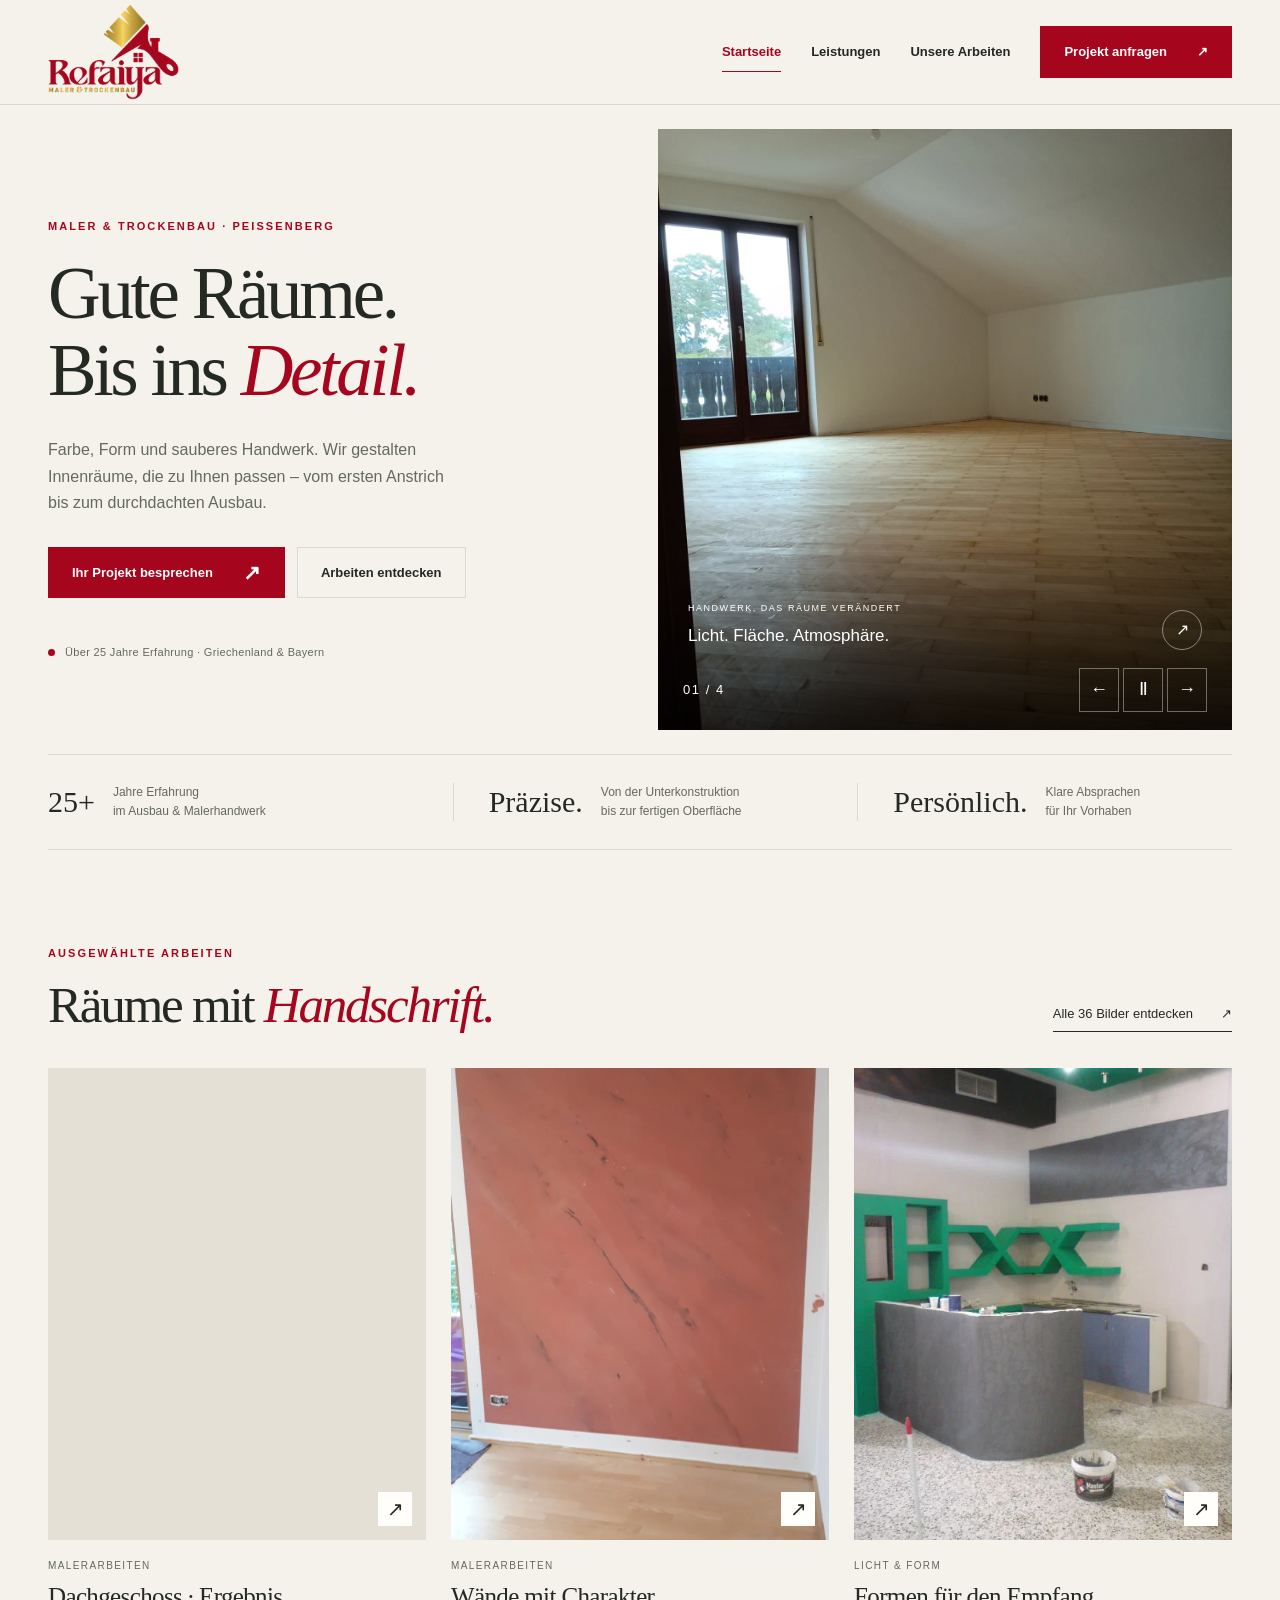
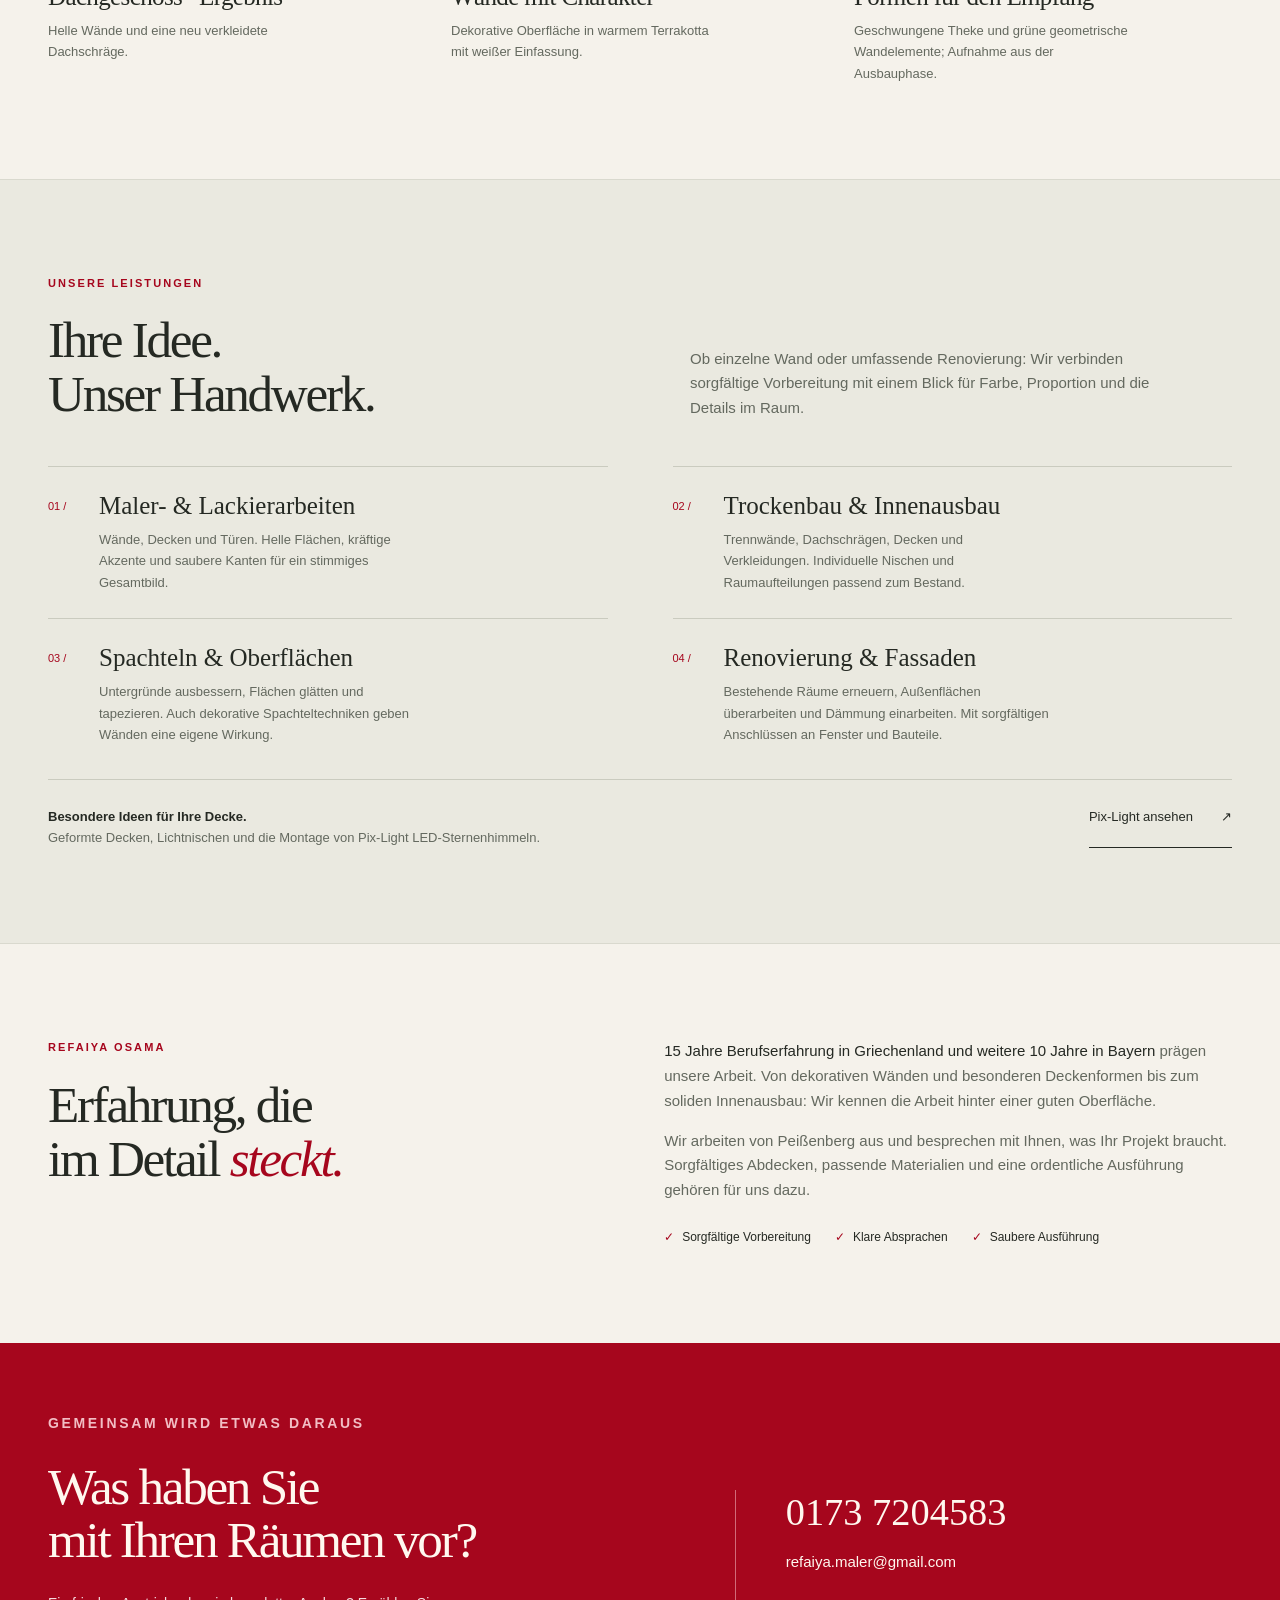
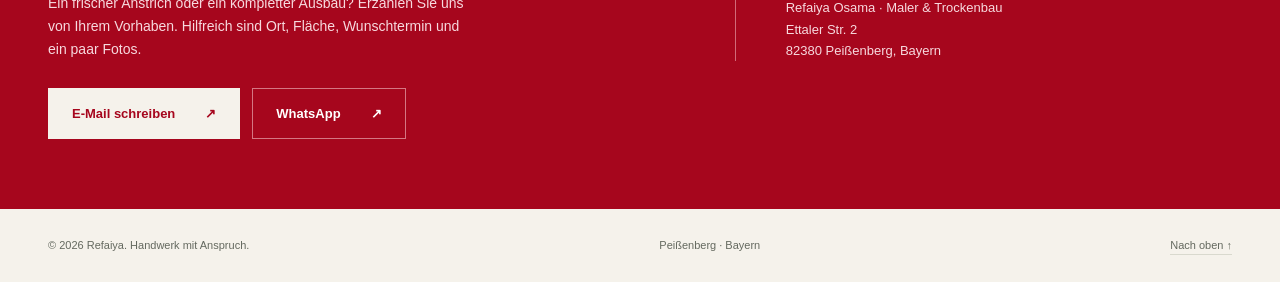
==== commit e5cbc8af: "small update" ====
--- a/index.html
+++ b/index.html
@@ -13,7 +13,7 @@
     <meta property="og:type" content="website">
     <meta property="og:locale" content="de_DE">
     <meta property="og:url" content="https://refaiyamaler.de/">
-    <meta property="og:image" content="https://refaiyamaler.de/assets/projects/lichtnischen-flur-large.webp">
+    <meta property="og:image" content="https://refaiyamaler.de/assets/projects/dachgeschoss-renoviert-large.webp">
     <link rel="stylesheet" href="assets/site.css?v=8">
     <script src="assets/site.js?v=4" defer>
     </script>
@@ -51,32 +51,17 @@
             <div class="hero-note">Über 25 Jahre Erfahrung · Griechenland & Bayern</div>
           </div>
           <figure class="hero-photo hero-slideshow" aria-label="Ausgewählte Arbeiten" aria-roledescription="Diashow">
-            <a class="hero-slide is-active" href="assets/projects/regalwand-gruen-large.webp" data-lightbox data-title="Einbauten mit Farbe" data-description="Weiße Regalfächer und grüne Rückflächen gliedern die Wand im Geschäftsraum." aria-label="Einbauten mit Farbe – Bild vergrößern">
-              <img src="assets/projects/regalwand-gruen-small.webp" srcset="assets/projects/regalwand-gruen-small.webp 720w, assets/projects/regalwand-gruen-large.webp 1800w" sizes="(max-width: 760px) 100vw, 50vw" width="1800" height="1350" alt="Weiße eingebaute Regalwand mit grünen Rückflächen und dunklen Unterschränken" loading="eager" decoding="async" fetchpriority="high">
-            </a>
-            <a class="hero-slide" href="assets/projects/strukturwand-geschaeft-large.webp" data-lightbox data-title="Struktur trifft klare Linien" data-description="Graue Strukturflächen mit weißen Einfassungen; Aufnahme während des Ladenausbaus." aria-label="Struktur trifft klare Linien – Bild vergrößern" aria-hidden="true" tabindex="-1" inert>
-              <img src="assets/projects/strukturwand-geschaeft-small.webp" srcset="assets/projects/strukturwand-geschaeft-large.webp 640w" sizes="(max-width: 760px) 100vw, 50vw" width="640" height="480" alt="Graue strukturierte Wandfelder zwischen weißen Stützen, davor eine Leiter" loading="eager" decoding="async">
-            </a>
-            <a class="hero-slide" href="assets/projects/ladenausbau-large.webp" data-lightbox data-title="Details im Geschäftsraum" data-description="Dunkler Tresen, graue Strukturwand und weiße Einbauten im Zusammenspiel." aria-label="Details im Geschäftsraum – Bild vergrößern" aria-hidden="true" tabindex="-1" inert>
-              <img src="assets/projects/ladenausbau-small.webp" srcset="assets/projects/ladenausbau-large.webp 480w" sizes="(max-width: 760px) 100vw, 50vw" width="480" height="640" alt="Geschäftsraum mit schwarzem Tresen, grauer Strukturwand und weißen Einbauten" loading="eager" decoding="async">
-            </a>
-            <a class="hero-slide" href="assets/projects/pool-oberflaeche-large.webp" data-lightbox data-title="Rundungen sauber ausgearbeitet" data-description="Geschwungene Beckenflächen und integrierte Stufen während der Oberflächenarbeiten." aria-label="Rundungen sauber ausgearbeitet – Bild vergrößern" aria-hidden="true" tabindex="-1" inert>
-              <img src="assets/projects/pool-oberflaeche-small.webp" srcset="assets/projects/pool-oberflaeche-large.webp 640w" sizes="(max-width: 760px) 100vw, 50vw" width="640" height="480" alt="Leeres geschwungenes Schwimmbecken mit hellen Oberflächen und gerundeten Stufen" loading="eager" decoding="async">
+            <a class="hero-slide is-active" href="assets/projects/dachgeschoss-renoviert-large.webp" data-lightbox data-title="Dachgeschoss · Ergebnis" data-description="Helle Wände und eine neu verkleidete Dachschräge." aria-label="Dachgeschoss · Ergebnis – Bild vergrößern">
+              <img src="assets/projects/dachgeschoss-renoviert-small.webp" srcset="assets/projects/dachgeschoss-renoviert-small.webp 540w, assets/projects/dachgeschoss-renoviert-large.webp 1350w" sizes="(max-width: 760px) 100vw, 50vw" width="1350" height="1800" alt="Renovierter Dachgeschossraum mit weißen Wänden, Dachschräge und Parkett" loading="eager" decoding="async" fetchpriority="high">
+            </a>
+            <a class="hero-slide" href="assets/projects/dekorative-spachteltechnik-large.webp" data-lightbox data-title="Wände mit Charakter" data-description="Dekorative Oberfläche in warmem Terrakotta mit weißer Einfassung." aria-label="Wände mit Charakter – Bild vergrößern" aria-hidden="true" tabindex="-1" inert>
+              <img src="assets/projects/dekorative-spachteltechnik-small.webp" srcset="assets/projects/dekorative-spachteltechnik-small.webp 405w, assets/projects/dekorative-spachteltechnik-large.webp 1012w" sizes="(max-width: 760px) 100vw, 50vw" width="1012" height="1800" alt="Terrakottafarbene Wand mit lebendiger Spachtelstruktur und weißem Rand" loading="eager" decoding="async">
             </a>
             <a class="hero-slide" href="assets/projects/theke-formgestaltung-large.webp" data-lightbox data-title="Formen für den Empfang" data-description="Geschwungene Theke und grüne geometrische Wandelemente; Aufnahme aus der Ausbauphase." aria-label="Formen für den Empfang – Bild vergrößern" aria-hidden="true" tabindex="-1" inert>
               <img src="assets/projects/theke-formgestaltung-small.webp" srcset="assets/projects/theke-formgestaltung-large.webp 480w" sizes="(max-width: 760px) 100vw, 50vw" width="480" height="640" alt="Graue runde Theke vor grünen geometrischen Wandregalen und einer Decke mit Spots" loading="eager" decoding="async">
             </a>
-            <a class="hero-slide" href="assets/projects/deckenlicht-linie-large.webp" data-lightbox data-title="Licht als klare Linie" data-description="Integrierte Lichtlinie in einer abgestuften weißen Decke; die Montage ist noch im Gang." aria-label="Licht als klare Linie – Bild vergrößern" aria-hidden="true" tabindex="-1" inert>
-              <img src="assets/projects/deckenlicht-linie-small.webp" srcset="assets/projects/deckenlicht-linie-small.webp 720w, assets/projects/deckenlicht-linie-large.webp 1800w" sizes="(max-width: 760px) 100vw, 50vw" width="1800" height="811" alt="Weiße abgehängte Decke mit langer Lichtlinie und noch offenen Leuchtenanschlüssen" loading="eager" decoding="async">
-            </a>
-            <a class="hero-slide" href="assets/projects/wohnraum-kamin-large.webp" data-lightbox data-title="Ein Rahmen für den Kamin" data-description="Kaminverkleidung und abgestufte Decke verbinden den Wohnbereich; Detailarbeiten stehen noch aus." aria-label="Ein Rahmen für den Kamin – Bild vergrößern" aria-hidden="true" tabindex="-1" inert>
-              <img src="assets/projects/wohnraum-kamin-small.webp" srcset="assets/projects/wohnraum-kamin-small.webp 720w, assets/projects/wohnraum-kamin-large.webp 1800w" sizes="(max-width: 760px) 100vw, 50vw" width="1800" height="1350" alt="Heller Wohnraum mit Kaminverkleidung, dunklen Wandakzenten und abgestufter Decke" loading="eager" decoding="async">
-            </a>
-            <a class="hero-slide" href="assets/projects/flur-deckenspots-large.webp" data-lightbox data-title="Licht im Eingangsbereich" data-description="Helle Wandflächen und eingelassene Deckenspots begleiten den Weg zur Treppe." aria-label="Licht im Eingangsbereich – Bild vergrößern" aria-hidden="true" tabindex="-1" inert>
-              <img src="assets/projects/flur-deckenspots-small.webp" srcset="assets/projects/flur-deckenspots-large.webp 640w" sizes="(max-width: 760px) 100vw, 50vw" width="640" height="480" alt="Heller Eingangsbereich mit Holztreppe, Deckenspots und türkisfarbenem Türrahmen" loading="eager" decoding="async">
-            </a>
-            <a class="hero-slide" href="assets/projects/fassade-mediterran-large.webp" data-lightbox data-title="Helle Flächen, Naturstein" data-description="Helle Fassadenflächen im Zusammenspiel mit Natursteinbögen und einer Holzpergola." aria-label="Helle Flächen, Naturstein – Bild vergrößern" aria-hidden="true" tabindex="-1" inert>
-              <img src="assets/projects/fassade-mediterran-small.webp" srcset="assets/projects/fassade-mediterran-small.webp 720w, assets/projects/fassade-mediterran-large.webp 1800w" sizes="(max-width: 760px) 100vw, 50vw" width="1800" height="1350" alt="Mediterranes Haus mit heller Fassade, Natursteinbögen und hölzerner Pergola" loading="eager" decoding="async">
+            <a class="hero-slide" href="assets/projects/treppenhaus-licht-large.webp" data-lightbox data-title="Klare Linien. Gutes Licht." data-description="Weiße Flächen, geometrische Formen und gezielte Beleuchtung." aria-label="Klare Linien. Gutes Licht. – Bild vergrößern" aria-hidden="true" tabindex="-1" inert>
+              <img src="assets/projects/treppenhaus-licht-small.webp" srcset="assets/projects/treppenhaus-licht-small.webp 720w, assets/projects/treppenhaus-licht-large.webp 1800w" sizes="(max-width: 760px) 100vw, 50vw" width="1800" height="810" alt="Weiß gestaltetes Treppenhaus mit Glasgeländer und eingelassenen Deckenspots" loading="eager" decoding="async">
             </a>
             <figcaption>
               <div>
@@ -86,7 +71,7 @@
               <span class="circle" aria-hidden="true">↗</span>
             </figcaption>
             <div class="slideshow-controls" hidden>
-              <span class="slide-counter" data-slide-counter aria-live="off" aria-label="Bild 1 von 9">01 / 9</span>
+              <span class="slide-counter" data-slide-counter aria-live="off" aria-label="Bild 1 von 4">01 / 4</span>
               <div class="slide-buttons">
                 <button type="button" data-slide-prev aria-label="Vorheriges Vorschaubild">←</button>
                 <button type="button" data-slide-pause aria-label="Automatischen Bildwechsel pausieren">Ⅱ</button>
@@ -118,10 +103,32 @@
               <h2>Räume mit <em>Handschrift.</em>
               </h2>
             </div>
-            <a class="text-link" href="galerie.html">Alle 37 Bilder entdecken <span aria-hidden="true">↗</span>
+            <a class="text-link" href="galerie.html">Alle 36 Bilder entdecken <span aria-hidden="true">↗</span>
             </a>
           </div>
           <div class="featured">
+            <figure class="project" data-category="Malerarbeiten">
+              <a class="image-link" href="assets/projects/dachgeschoss-renoviert-large.webp" data-lightbox data-title="Dachgeschoss · Ergebnis" data-description="Helle Wände und eine neu verkleidete Dachschräge." aria-label="Dachgeschoss · Ergebnis – Bild vergrößern">
+                <img src="assets/projects/dachgeschoss-renoviert-small.webp" srcset="assets/projects/dachgeschoss-renoviert-small.webp 540w, assets/projects/dachgeschoss-renoviert-large.webp 1350w" sizes="(max-width: 760px) 100vw, (max-width: 980px) 50vw, 33vw" width="1350" height="1800" alt="Renovierter Dachgeschossraum mit weißen Wänden, Dachschräge und Parkett" loading="lazy" decoding="async">
+                <span class="zoom-mark" aria-hidden="true">↗</span>
+              </a>
+              <figcaption>
+                <p class="category">Malerarbeiten</p>
+                <h3>Dachgeschoss · Ergebnis</h3>
+                <p class="description">Helle Wände und eine neu verkleidete Dachschräge.</p>
+              </figcaption>
+            </figure>
+            <figure class="project" data-category="Malerarbeiten">
+              <a class="image-link" href="assets/projects/dekorative-spachteltechnik-large.webp" data-lightbox data-title="Wände mit Charakter" data-description="Dekorative Oberfläche in warmem Terrakotta mit weißer Einfassung." aria-label="Wände mit Charakter – Bild vergrößern">
+                <img src="assets/projects/dekorative-spachteltechnik-small.webp" srcset="assets/projects/dekorative-spachteltechnik-small.webp 405w, assets/projects/dekorative-spachteltechnik-large.webp 1012w" sizes="(max-width: 760px) 100vw, (max-width: 980px) 50vw, 33vw" width="1012" height="1800" alt="Terrakottafarbene Wand mit lebendiger Spachtelstruktur und weißem Rand" loading="lazy" decoding="async">
+                <span class="zoom-mark" aria-hidden="true">↗</span>
+              </a>
+              <figcaption>
+                <p class="category">Malerarbeiten</p>
+                <h3>Wände mit Charakter</h3>
+                <p class="description">Dekorative Oberfläche in warmem Terrakotta mit weißer Einfassung.</p>
+              </figcaption>
+            </figure>
             <figure class="project" data-category="Licht &amp; Form">
               <a class="image-link" href="assets/projects/theke-formgestaltung-large.webp" data-lightbox data-title="Formen für den Empfang" data-description="Geschwungene Theke und grüne geometrische Wandelemente; Aufnahme aus der Ausbauphase." aria-label="Formen für den Empfang – Bild vergrößern">
                 <img src="assets/projects/theke-formgestaltung-small.webp" srcset="assets/projects/theke-formgestaltung-large.webp 480w" sizes="(max-width: 760px) 100vw, (max-width: 980px) 50vw, 33vw" width="480" height="640" alt="Graue runde Theke vor grünen geometrischen Wandregalen und einer Decke mit Spots" loading="lazy" decoding="async">
@@ -131,28 +138,6 @@
                 <p class="category">Licht &amp; Form</p>
                 <h3>Formen für den Empfang</h3>
                 <p class="description">Geschwungene Theke und grüne geometrische Wandelemente; Aufnahme aus der Ausbauphase.</p>
-              </figcaption>
-            </figure>
-            <figure class="project" data-category="Malerarbeiten">
-              <a class="image-link" href="assets/projects/strukturwand-geschaeft-large.webp" data-lightbox data-title="Struktur trifft klare Linien" data-description="Graue Strukturflächen mit weißen Einfassungen; Aufnahme während des Ladenausbaus." aria-label="Struktur trifft klare Linien – Bild vergrößern">
-                <img src="assets/projects/strukturwand-geschaeft-small.webp" srcset="assets/projects/strukturwand-geschaeft-large.webp 640w" sizes="(max-width: 760px) 100vw, (max-width: 980px) 50vw, 33vw" width="640" height="480" alt="Graue strukturierte Wandfelder zwischen weißen Stützen, davor eine Leiter" loading="lazy" decoding="async">
-                <span class="zoom-mark" aria-hidden="true">↗</span>
-              </a>
-              <figcaption>
-                <p class="category">Malerarbeiten</p>
-                <h3>Struktur trifft klare Linien</h3>
-                <p class="description">Graue Strukturflächen mit weißen Einfassungen; Aufnahme während des Ladenausbaus.</p>
-              </figcaption>
-            </figure>
-            <figure class="project" data-category="Fassade">
-              <a class="image-link" href="assets/projects/fassade-mediterran-large.webp" data-lightbox data-title="Helle Flächen, Naturstein" data-description="Helle Fassadenflächen im Zusammenspiel mit Natursteinbögen und einer Holzpergola." aria-label="Helle Flächen, Naturstein – Bild vergrößern">
-                <img src="assets/projects/fassade-mediterran-small.webp" srcset="assets/projects/fassade-mediterran-small.webp 720w, assets/projects/fassade-mediterran-large.webp 1800w" sizes="(max-width: 760px) 100vw, (max-width: 980px) 50vw, 33vw" width="1800" height="1350" alt="Mediterranes Haus mit heller Fassade, Natursteinbögen und hölzerner Pergola" loading="lazy" decoding="async">
-                <span class="zoom-mark" aria-hidden="true">↗</span>
-              </a>
-              <figcaption>
-                <p class="category">Fassade</p>
-                <h3>Helle Flächen, Naturstein</h3>
-                <p class="description">Helle Fassadenflächen im Zusammenspiel mit Natursteinbögen und einer Holzpergola.</p>
               </figcaption>
             </figure>
           </div>
